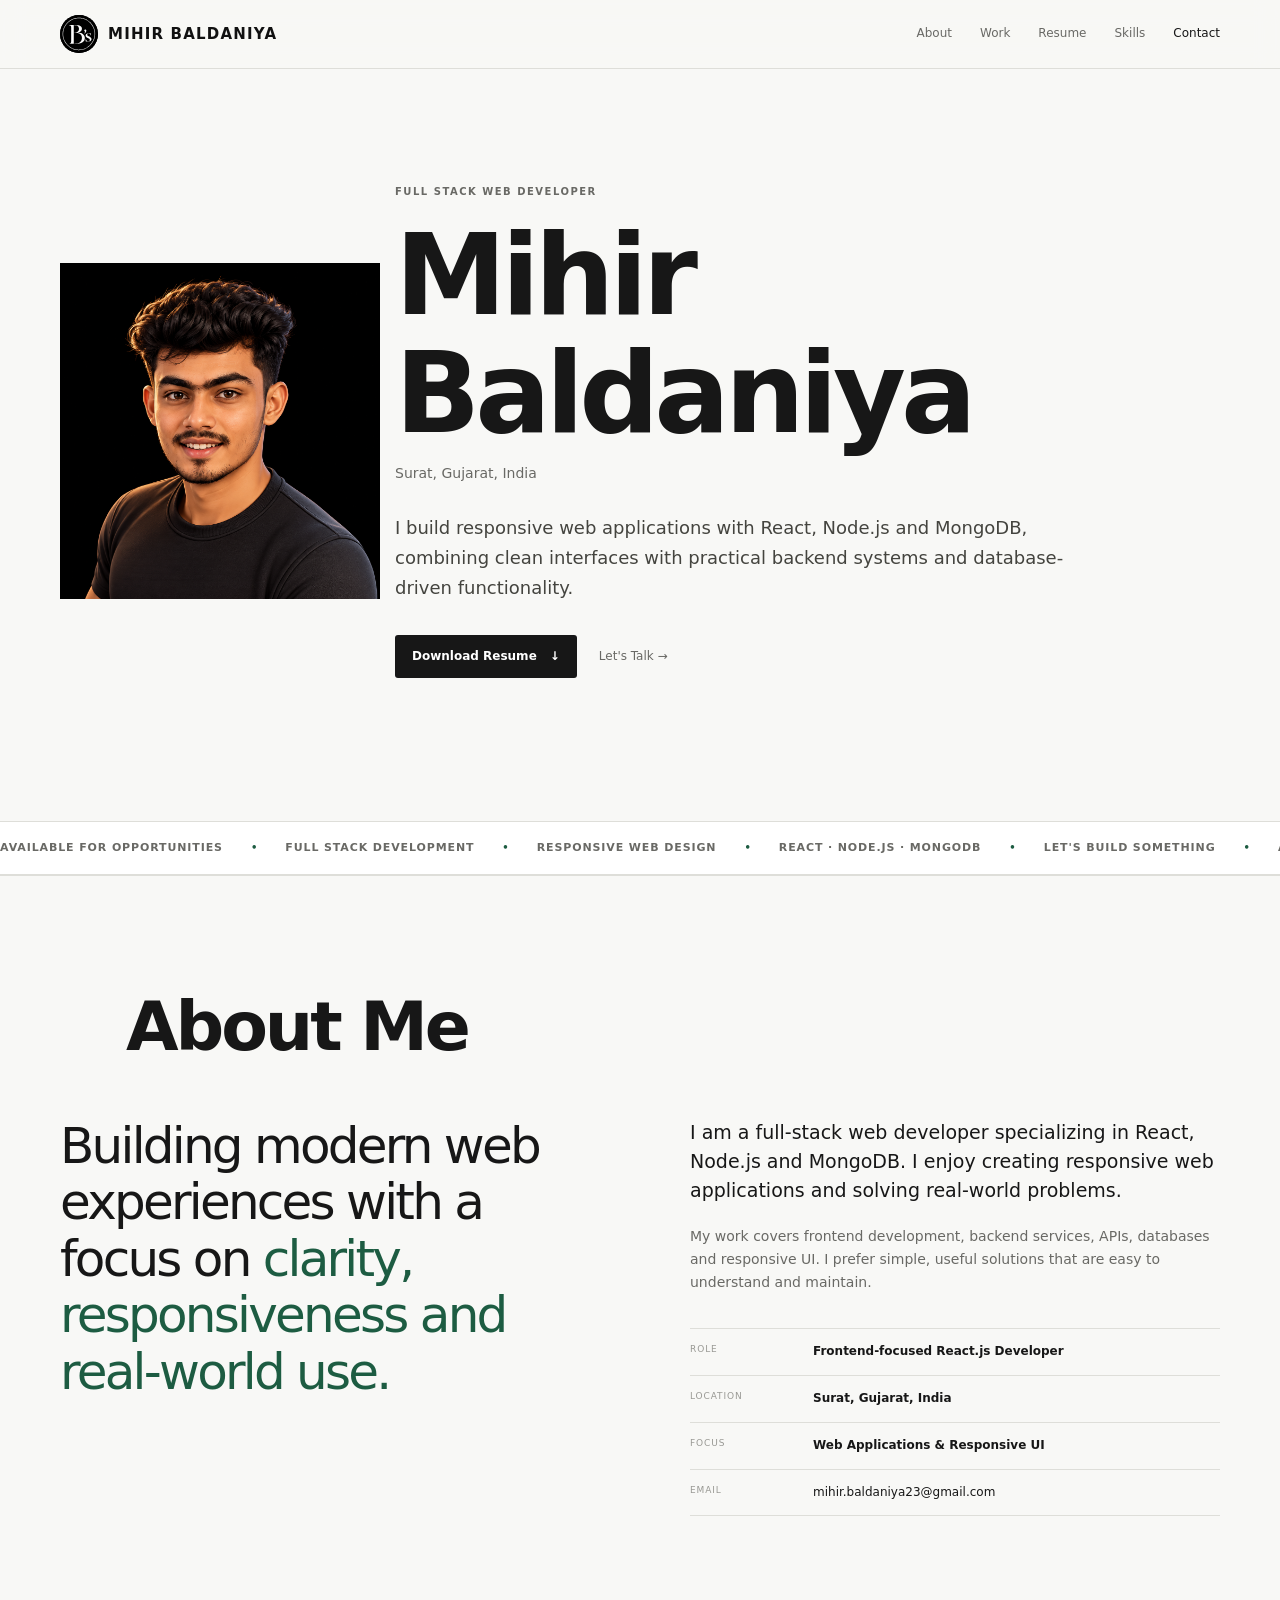
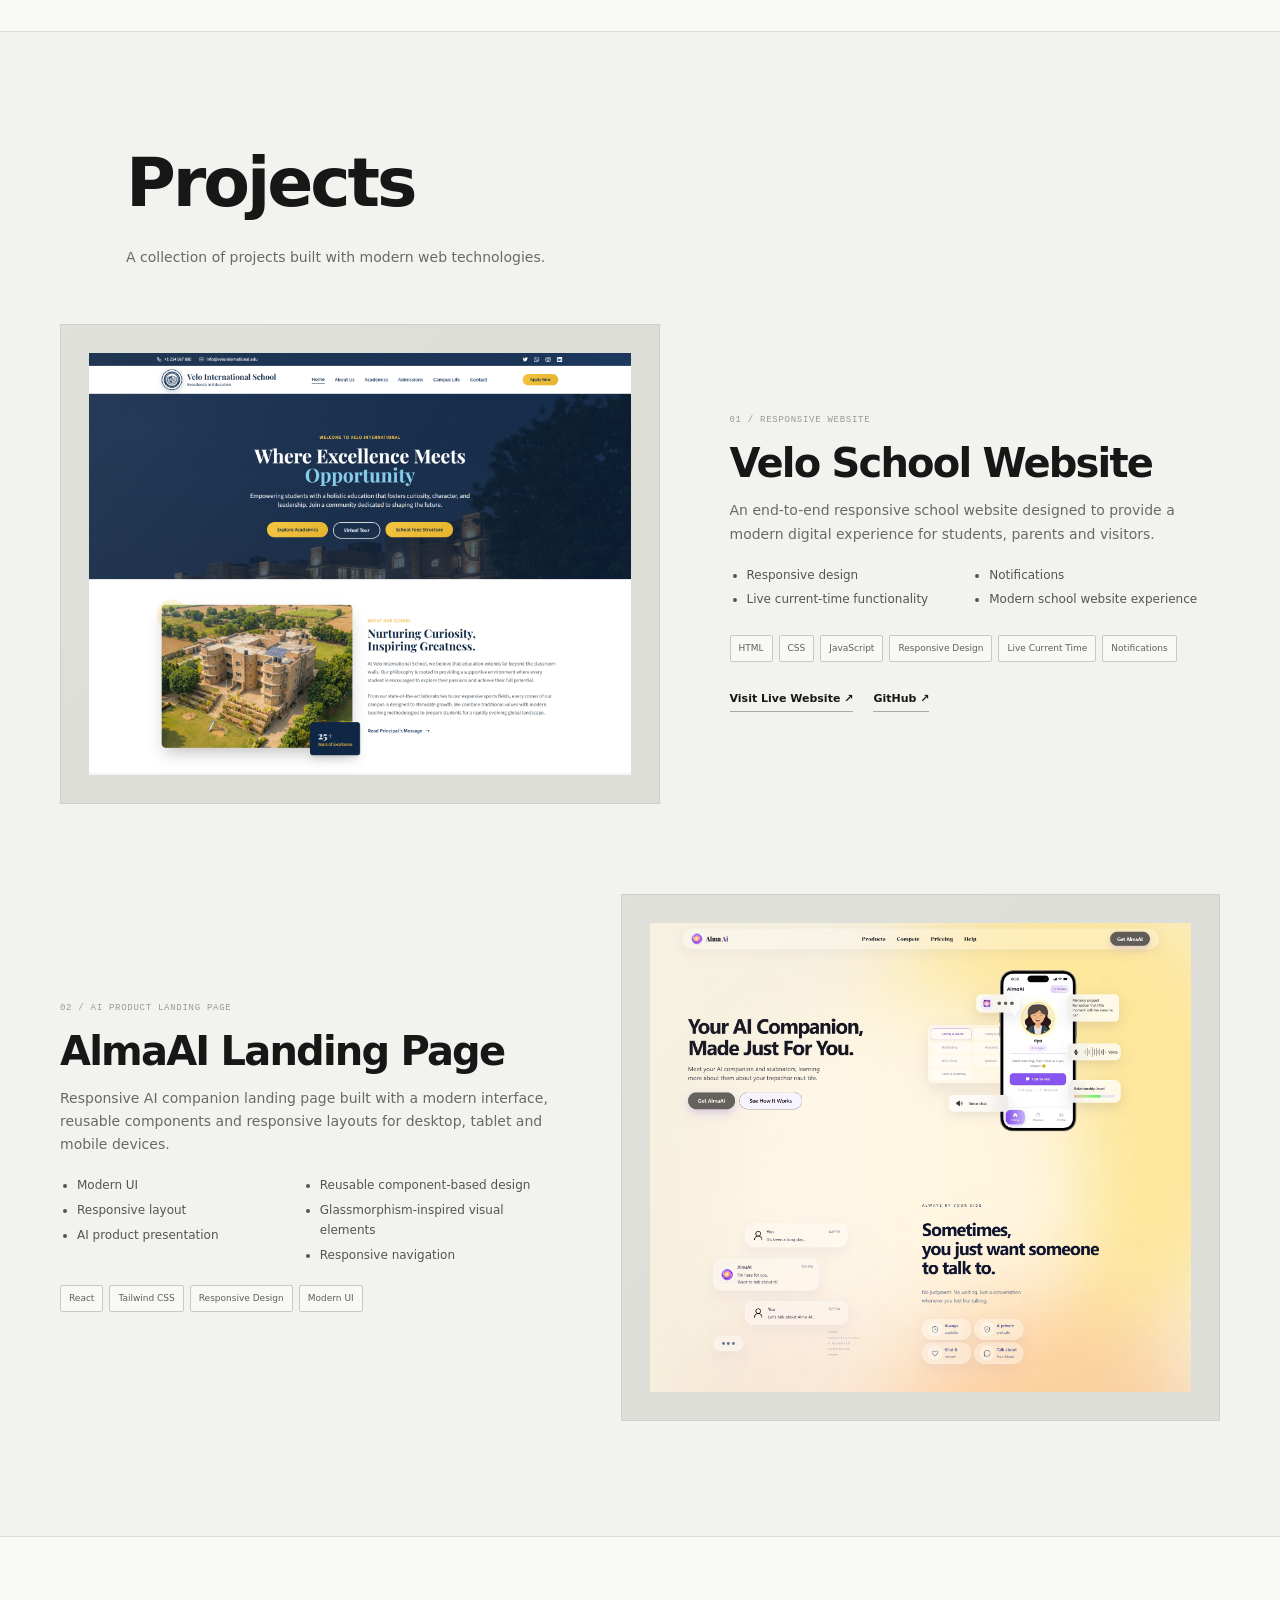
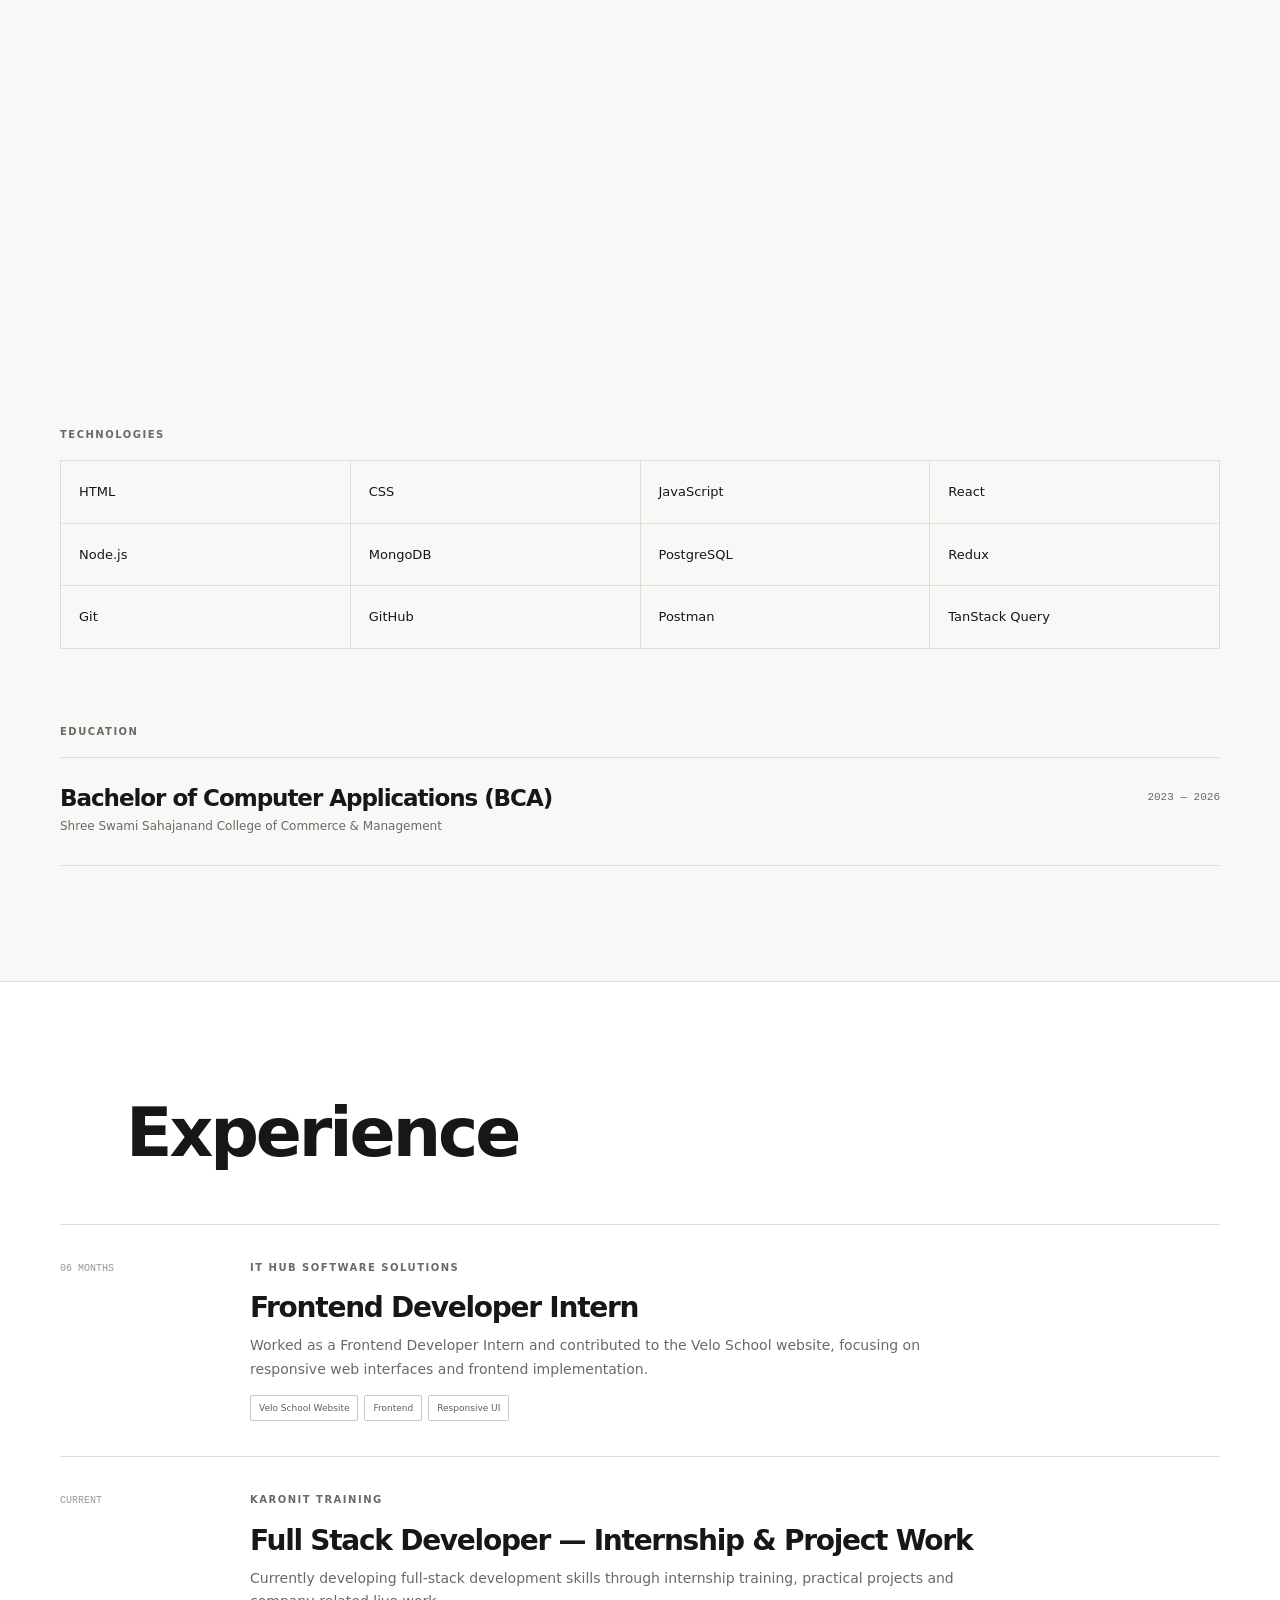
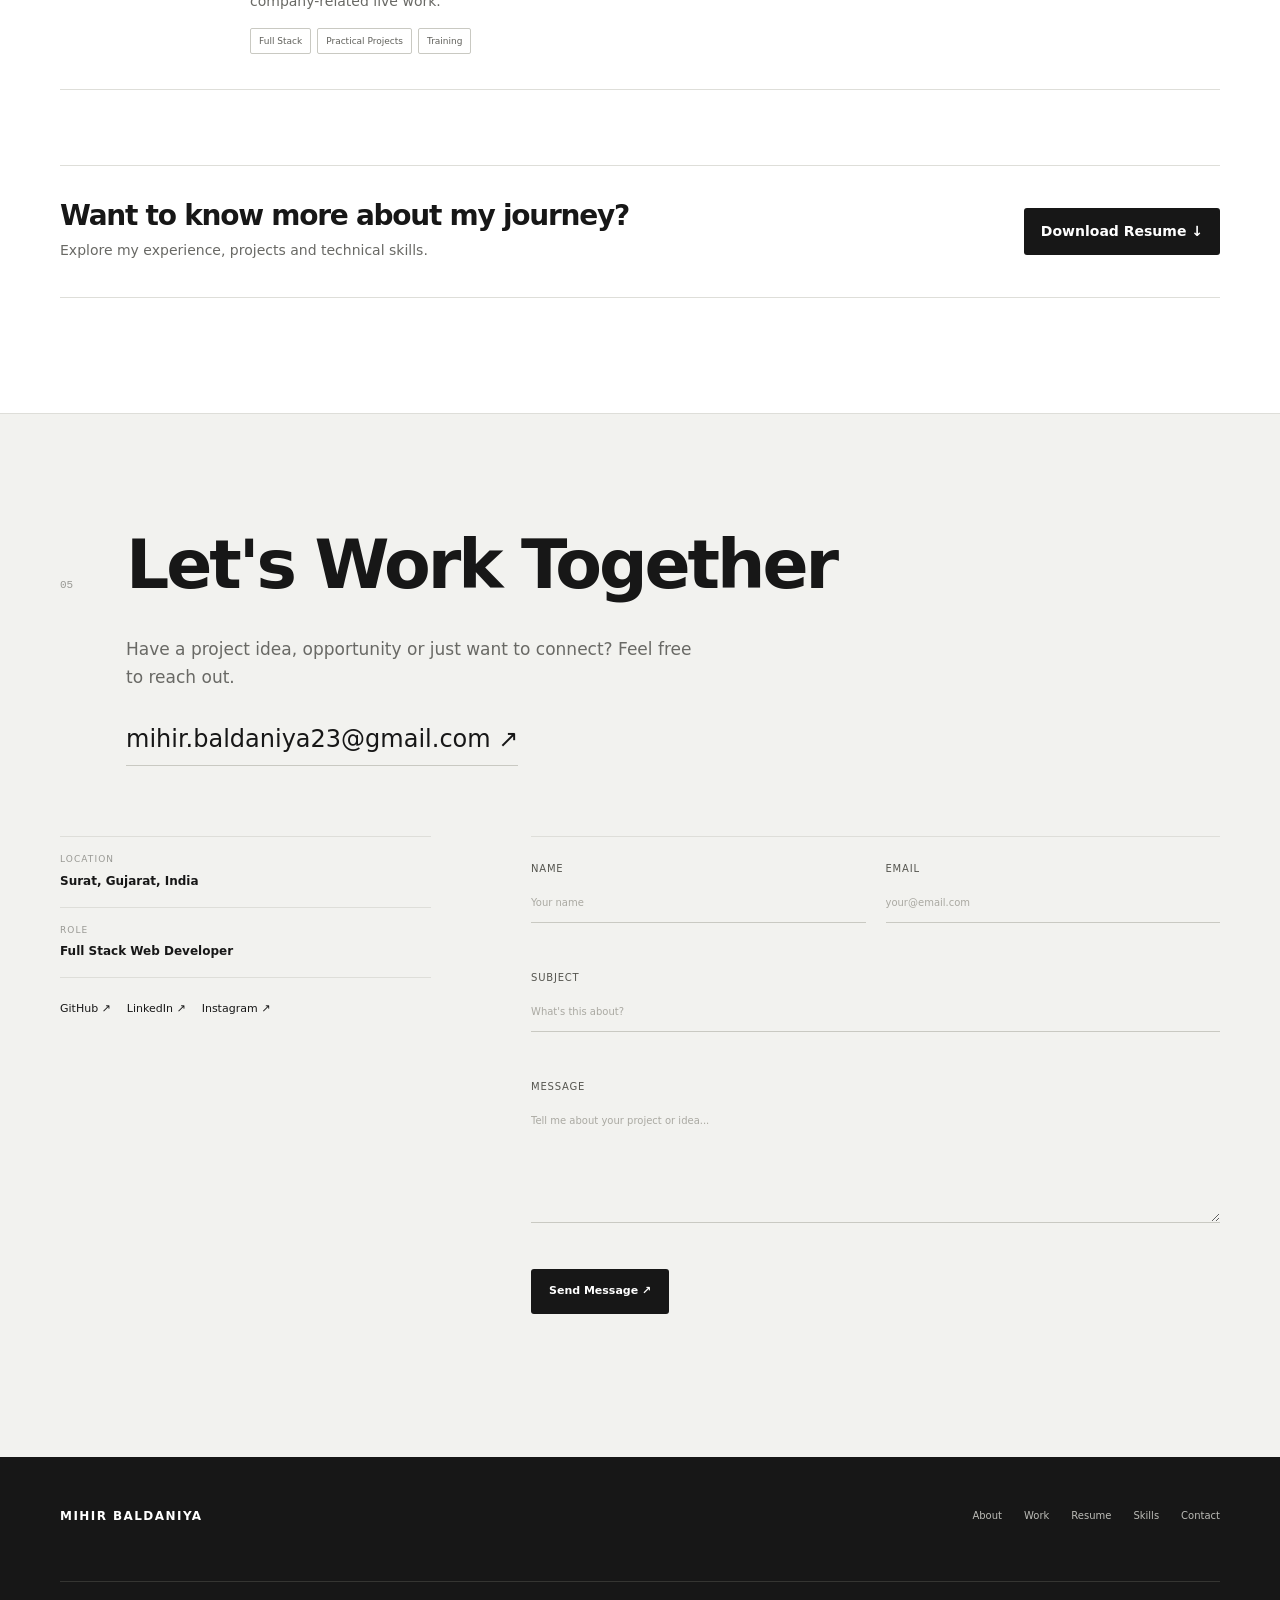
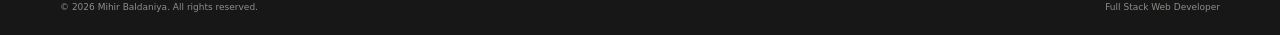
==== index.html @ 8f06be37 "Remove background music audio element remove the bg music from the index.html" ====
<!doctype html>
<html lang="en">
  <head>
    <meta charset="UTF-8" />

    <meta name="viewport" content="width=device-width, initial-scale=1.0" />

    <meta
      name="description"
      content="Portfolio of Mihir Baldaniya, a Full Stack Web Developer specializing in React, Node.js, MongoDB and modern responsive web applications."
    />

    <meta name="author" content="Mihir Baldaniya" />

    <meta name="theme-color" content="#f8f8f6" />

    <!-- Open Graph -->
    <meta
      property="og:title"
      content="Mihir Baldaniya | Full Stack Web Developer"
    />

    <meta
      property="og:description"
      content="Portfolio of Mihir Baldaniya, a Full Stack Web Developer specializing in React, Node.js, MongoDB and modern responsive web applications."
    />

    <meta property="og:type" content="website" />

    <!-- Browser Tab Logo / Favicon -->
    <link rel="icon" type="image/png" href="assets/images/Logo_B's.png" />

    <title>Mihir Baldaniya | Full Stack Web Developer</title>

    <link rel="stylesheet" href="css/style.css" />
  </head>
  <body>


    <!-- Page Loader -->
    <!-- <div id="page-loader">
      <div class="loader-panel loader-top"></div>
      <div class="loader-panel loader-bottom"></div>

      <div class="loader-content">
        <span>MIHIR</span>
        <span>BALDANIYA</span>
      </div>
    </div> -->

    <!-- Page Loader -->
    <div id="page-loader">
      <!-- Top half -->
      <div class="loader-panel loader-top"></div>

      <!-- Bottom half -->
      <div class="loader-panel loader-bottom"></div>

      <!-- Logo -->
      <div class="loader-logo">
        <img
          src="assets/images/Logo_B's.png"
          alt="Mihir Baldaniya"
          draggable="false"
          ondragstart="return false;"
          oncontextmenu="return false;"
        />
        <div class="loader-content">
          <span>MIHIR</span>
          <span>BALDANIYA</span>
        </div>
      </div>
    </div>
    <a class="skip-link" href="#main">Skip to content</a>

    <header class="site-header" id="top">
      <div class="container nav-wrap">
        <a class="brand" href="#top" aria-label="Mihir Baldaniya home">
          <img
            src="assets/images/Logo_Bs.svg"
            alt="Mihir Baldaniya logo"
            class="brand-logo"
            draggable="false"
            ondragstart="return false;"
            oncontextmenu="return false;"
          />

          <span>MIHIR BALDANIYA</span>
        </a>

        <button
          class="menu-toggle"
          type="button"
          aria-expanded="false"
          aria-controls="site-menu"
          aria-label="Open navigation"
        >
          <span></span>
          <span></span>
        </button>

        <nav class="site-nav" id="site-menu" aria-label="Primary navigation">
          <a href="#about">About</a>
          <a href="#work">Work</a>
          <a href="#resume">Resume</a>
          <a href="#skills">Skills</a>
          <a href="#contact">Contact</a>
        </nav>
      </div>
      
    </header>
    <main id="main">
      <section class="hero section">
        <div class="container">
          <div class="hero-layout">
            <div class="hero-photo">
              <div class="photo-box">
                <img
                  src="assets/images/profile.png"
                  alt="Mihir Baldaniya profile photo"
                  draggable="false"
                  ondragstart="return false;"
                  oncontextmenu="return false;"
                  onclick="return false;"
                  onerror="this.style.display = 'none'"
                />

                <span>MB</span>
              </div>
            </div>

            <div class="hero-content">
              <p class="eyebrow">FULL STACK WEB DEVELOPER</p>
              <h1>Mihir Baldaniya</h1>
              <p class="location">Surat, Gujarat, India</p>
              <p class="intro">
                I build responsive web applications with React, Node.js and
                MongoDB, combining clean interfaces with practical backend
                systems and database-driven functionality.
              </p>

              <div class="hero-links">
                <a class="primary-link" href="resume.pdf" download
                  >Download Resume <span>↓</span></a
                >
                <a href="#contact">Let's Talk <span>→</span></a>
              </div>
            </div>
          </div>
        </div>
      </section>

      <section class="ticker" aria-label="Developer services">
        <div class="ticker-track">
          <span>Available for Opportunities</span><b>•</b>
          <span>Full Stack Development</span><b>•</b>
          <span>Responsive Web Design</span><b>•</b>
          <span>React · Node.js · MongoDB</span><b>•</b>
          <span>Let's Build Something</span><b>•</b>
          <span>Available for Opportunities</span><b>•</b>
          <span>Full Stack Development</span><b>•</b>
          <span>Responsive Web Design</span><b>•</b>
          <span>React · Node.js · MongoDB</span><b>•</b>
          <span>Let's Build Something</span><b>•</b>
        </div>
      </section>

      <section class="section" id="about">
        <div class="container">
          <div class="section-title">
            <span></span>
            <h2>About Me</h2>
          </div>

          <div class="about-grid">
            <div>
              <p class="statement">
                Building modern web experiences with a focus on
                <em>clarity, responsiveness and real-world use.</em>
              </p>
            </div>
            <div class="copy-column">
              <p>
                I am a full-stack web developer specializing in React, Node.js
                and MongoDB. I enjoy creating responsive web applications and
                solving real-world problems.
              </p>
              <p>
                My work covers frontend development, backend services, APIs,
                databases and responsive UI. I prefer simple, useful solutions
                that are easy to understand and maintain.
              </p>

              <div class="quick-info">
                <div>
                  <span>Role</span
                  ><strong>Frontend-focused React.js Developer</strong>
                </div>
                <div>
                  <span>Location</span><strong>Surat, Gujarat, India</strong>
                </div>
                <div>
                  <span>Focus</span
                  ><strong>Web Applications &amp; Responsive UI</strong>
                </div>
                <div>
                  <span>Email</span
                  ><a href="mailto:mihir.baldaniya23@gmail.com"
                    >mihir.baldaniya23@gmail.com</a
                  >
                </div>
              </div>
            </div>
          </div>
        </div>
      </section>

      <section class="section work-section" id="work">
        <div class="container">
          <div class="section-title">
            <span></span>
            <h2>Projects</h2>
          </div>
          <p class="section-subtitle">
            A collection of projects built with modern web technologies.
          </p>

          <div class="project-list">
            <article class="project">
              <!-- RIGHT SIDE: REAL PROJECT IMAGE -->
              <div class="project-image school-project">
                <img
                  src="assets/images/velo-school.png"
                  alt="Velo School Website Preview"
                  draggable="false"
                  oncontextmenu="return false;"
                />
              </div>

              <!-- LEFT SIDE: PROJECT CONTENT -->
              <div class="project-content">
                <div class="project-label">01 / RESPONSIVE WEBSITE</div>

                <h3>Velo School Website</h3>

                <p>
                  An end-to-end responsive school website designed to provide a
                  modern digital experience for students, parents and visitors.
                </p>

                <ul>
                  <li>Responsive design</li>
                  <li>Live current-time functionality</li>
                  <li>Notifications</li>
                  <li>Modern school website experience</li>
                </ul>

                <div class="tags">
                  <span>HTML</span>
                  <span>CSS</span>
                  <span>JavaScript</span>
                  <span>Responsive Design</span>
                  <span>Live Current Time</span>
                  <span>Notifications</span>
                </div>

                <div class="project-actions">
                  <a
                    href="https://veloschool.vercel.app/"
                    target="_blank"
                    rel="noopener noreferrer"
                  >
                    Visit Live Website ↗
                  </a>

                  <a
                    href="https://github.com/mihircodex/VeloSchool"
                    target="_blank"
                    rel="noopener noreferrer"
                  >
                    GitHub ↗
                  </a>
                </div>
              </div>
            </article>

            <article class="project">
              <!-- ALMAAI PROJECT IMAGE -->
              <div class="project-image alma-project">
                <img
                  src="assets/images/alma-ai.png"
                  alt="AlmaAI Landing Page Preview"
                  draggable="false"
                  oncontextmenu="return false;"
                />
              </div>

              <!-- PROJECT CONTENT -->
              <div class="project-content">
                <div class="project-label">02 / AI PRODUCT LANDING PAGE</div>

                <h3>AlmaAI Landing Page</h3>

                <p>
                  Responsive AI companion landing page built with a modern
                  interface, reusable components and responsive layouts for
                  desktop, tablet and mobile devices.
                </p>

                <ul>
                  <li>Modern UI</li>
                  <li>Responsive layout</li>
                  <li>AI product presentation</li>
                  <li>Reusable component-based design</li>
                  <li>Glassmorphism-inspired visual elements</li>
                  <li>Responsive navigation</li>
                </ul>

                <div class="tags">
                  <span>React</span>
                  <span>Tailwind CSS</span>
                  <span>Responsive Design</span>
                  <span>Modern UI</span>
                </div>
              </div>
            </article>
          </div>
        </div>
      </section>

      <section class="section" id="skills">
        <div class="container">
          <div class="section-title">
            <span></span>
            <h2>Skills &amp; Education</h2>
          </div>

          <div class="skill-columns">
            <div class="skill-block">
              <p class="eyebrow">WEB DEVELOPMENT</p>
              <h3>Frontend &amp; UI</h3>
              <p>
                HTML, CSS, JavaScript, React, Bootstrap, Tailwind CSS and
                jQuery. Focused on responsive interfaces and practical user
                experiences.
              </p>
            </div>
            <div class="skill-block">
              <p class="eyebrow">SYSTEMS &amp; APIS</p>
              <h3>Backend &amp; Databases</h3>
              <p>
                Node.js, MongoDB and PostgreSQL, with REST API development and
                database-driven web applications.
              </p>
            </div>
            <div class="skill-block">
              <p class="eyebrow">DEVELOPMENT TOOLS</p>
              <h3>Tools &amp; Workflow</h3>
              <p>
                Git, GitHub, Redux, TanStack Query and Postman for development,
                API testing and application state/data management.
              </p>
            </div>
          </div>

          <div class="tech-section">
            <p class="eyebrow">TECHNOLOGIES</p>
            <div class="tech-row">
              <span>HTML</span><span>CSS</span><span>JavaScript</span
              ><span>React</span><span>Node.js</span><span>MongoDB</span>
              <span>PostgreSQL</span><span>Redux</span><span>Git</span
              ><span>GitHub</span><span>Postman</span
              ><span>TanStack Query</span>
            </div>
          </div>

          <div class="education">
            <p class="eyebrow">EDUCATION</p>
            <div class="education-row">
              <div>
                <h3>Bachelor of Computer Applications (BCA)</h3>
                <p>
                  Shree Swami Sahajanand College of Commerce &amp; Management
                </p>
              </div>
              <strong>2023 — 2026</strong>
            </div>
          </div>
        </div>
      </section>

      <section class="section resume-section" id="resume">
        <div class="container">
          <div class="section-title">
            <span></span>
            <h2>Experience</h2>
          </div>

          <div class="resume-list">
            <article class="resume-item">
              <div class="resume-date">06 MONTHS</div>
              <div>
                <p class="eyebrow">IT HUB SOFTWARE SOLUTIONS</p>
                <h3>Frontend Developer Intern</h3>
                <p>
                  Worked as a Frontend Developer Intern and contributed to the
                  Velo School website, focusing on responsive web interfaces and
                  frontend implementation.
                </p>
                <div class="tags">
                  <span>Velo School Website</span><span>Frontend</span
                  ><span>Responsive UI</span>
                </div>
              </div>
            </article>

            <article class="resume-item">
              <div class="resume-date">CURRENT</div>
              <div>
                <p class="eyebrow">KARONIT TRAINING</p>
                <h3>Full Stack Developer — Internship &amp; Project Work</h3>
                <p>
                  Currently developing full-stack development skills through
                  internship training, practical projects and company-related
                  live work.
                </p>
                <div class="tags">
                  <span>Full Stack</span><span>Practical Projects</span
                  ><span>Training</span>
                </div>
              </div>
            </article>
          </div>

          <div class="resume-download">
            <div>
              <h3>Want to know more about my journey?</h3>
              <p>Explore my experience, projects and technical skills.</p>
            </div>
            <a href="resume.pdf" download class="primary-link"
              >Download Resume ↓</a
            >
          </div>
        </div>
      </section>

      <section class="section contact-section" id="contact">
        <div class="container">
          <div class="section-title">
            <span>05</span>
            <h2>Let's Work Together</h2>
          </div>
          <div class="contact-intro">
            <p>
              Have a project idea, opportunity or just want to connect? Feel
              free to reach out.
            </p>
            <a class="email-link" href="mailto:mihir.baldaniya23@gmail.com"
              >mihir.baldaniya23@gmail.com ↗</a
            >
          </div>

          <div class="contact-layout">
            <div class="contact-meta">
              <div>
                <span>LOCATION</span><strong>Surat, Gujarat, India</strong>
              </div>
              <div>
                <span>ROLE</span><strong>Full Stack Web Developer</strong>
              </div>
              <div class="socials">
                <a
                  href="https://github.com/mihircodex"
                  target="_blank"
                  rel="noopener noreferrer"
                  aria-label="GitHub"
                  >GitHub ↗</a
                >
                <a
                  href="https://linkedin.com/in/mihirbaldaniyaofficial"
                  target="_blank"
                  rel="noopener noreferrer"
                  aria-label="LinkedIn"
                  >LinkedIn ↗</a
                >
                <a
                  href="https://www.instagram.com/mihir_baldaniya/"
                  target="_blank"
                  rel="noopener noreferrer"
                  aria-label="Instagram"
                  >Instagram ↗</a
                >
              </div>
            </div>



            <!-- FORM  -->
          <form id="contact-form" novalidate>

  <input
    type="hidden"
    name="access_key"
    value="ed647462-3d28-49dc-b84d-a028d55f69c2"
  />

  <input
    type="hidden"
    name="from_name"
    value="Mihir Baldaniya Portfolio"
  />

  <div class="form-grid">

    <label>
      Name

      <input
        id="name"
        name="name"
        type="text"
        autocomplete="name"
        placeholder="Your name"
      />

      <small id="name-error"></small>
    </label>


    <label>
      Email

      <input
        id="email"
        name="email"
        type="email"
        autocomplete="email"
        placeholder="your@email.com"
      />

      <small id="email-error"></small>
    </label>

  </div>


  <label>
    Subject

    <input
      id="subject"
      name="subject"
      type="text"
      placeholder="What's this about?"
    />

    <small id="subject-error"></small>
  </label>


  <label>
    Message

    <textarea
      id="message"
      name="message"
      rows="6"
      placeholder="Tell me about your project or idea..."
    ></textarea>

    <small id="message-error"></small>
  </label>


  <button
    type="submit"
    id="submit-button"
  >
    Send Message ↗
  </button>


  <p
    class="success"
    id="form-success"
    role="status"
    aria-live="polite"
  ></p>

</form>
            <!-- FROM -->
          </div>
        </div>
      </section>
    </main>

    <footer>
      <div class="container footer-main">
        <a class="brand" href="#top">MIHIR BALDANIYA</a>
        <nav aria-label="Footer navigation">
          <a href="#about">About</a><a href="#work">Work</a
          ><a href="#resume">Resume</a><a href="#skills">Skills</a
          ><a href="#contact">Contact</a>
        </nav>
      </div>
      <div class="container footer-bottom">
        <span
          >© <span id="year"></span> Mihir Baldaniya. All rights reserved.</span
        >
        <span>Full Stack Web Developer</span>
      </div>
    </footer>

    <script src="js/script.js"></script>
  </body>
</html>
---- css/style.css ----
:root {
  --bg: #f8f8f6;
  --surface: #ffffff;
  --surface-soft: #f1f1ee;
  --text: #171717;
  --muted: #696965;
  --faint: #999994;
  --line: #deded9;
  --line-dark: #c9c9c2;
  --accent: #1d5c42;
  --accent-soft: #e4efe9;
  --danger: #b43c3c;
  --container: 1160px;
}

* {
  box-sizing: border-box;
}
html {
  scroll-behavior: smooth;
}
body {
  margin: 0;
  background: var(--bg);
  color: var(--text);
  font-family:
    Inter,
    ui-sans-serif,
    system-ui,
    -apple-system,
    BlinkMacSystemFont,
    "Segoe UI",
    sans-serif;
  font-size: 14px;
  line-height: 1.65;
  overflow-x: hidden;
}
.project-image {
  width: 100%;
  height: 100%;
  min-height: 420px;
  overflow: hidden;
  border: 1px solid var(--line);
  background: #eeeeeb;
  position: relative;

  transition:
    transform 0.5s cubic-bezier(0.22, 0.61, 0.36, 1),
    box-shadow 0.5s cubic-bezier(0.22, 0.61, 0.36, 1);
}

.project-image img {
  width: 100%;
  height: 100%;
  display: block;

  object-fit: cover;
  object-position: center;

  transition:
    transform 0.7s cubic-bezier(0.22, 0.61, 0.36, 1),
    filter 0.5s ease;
}

/* Project hover animation */
.project:hover .project-image {
  transform: translateY(-7px);
  box-shadow: 18px 18px 0 var(--soft-2);
}

.project:hover .project-image img {
  transform: scale(1.035);
}

/* Optional subtle overlay */
.project-image::after {
  content: "";
  position: absolute;
  inset: 0;

  background: linear-gradient(
    135deg,
    rgba(255, 255, 255, 0.08),
    transparent 45%
  );

  pointer-events: none;
}

/* Mobile */
@media (max-width: 700px) {
  .project-image {
    min-height: 300px;
  }

  .project-image img {
    object-fit: cover;
  }

  .project:hover .project-image {
    transform: translateY(-4px);
    box-shadow: 8px 8px 0 var(--soft-2);
  }
}

.project-image {
  width: 100%;
  min-height: 420px;
  overflow: hidden;
  position: relative;

  border: 1px solid var(--line);
  background: #eeeeeb;

  user-select: none;
  -webkit-user-select: none;

  transition:
    transform 0.5s cubic-bezier(0.22, 0.61, 0.36, 1),
    box-shadow 0.5s cubic-bezier(0.22, 0.61, 0.36, 1);
}

.project-image img {
  width: 100%;
  height: 100%;
  display: block;

  object-fit: cover;
  object-position: center;

  user-select: none;
  -webkit-user-select: none;
  -webkit-user-drag: none;

  /* Prevent clicking/opening */
  pointer-events: none;

  transition: transform 0.7s cubic-bezier(0.22, 0.61, 0.36, 1);
}

.project:hover .project-image {
  transform: translateY(-7px);
  box-shadow: 18px 18px 0 var(--soft-2);
}

.project:hover .project-image img {
  transform: scale(1.035);
}

@media (max-width: 700px) {
  .project-image {
    min-height: 300px;
  }

  .project:hover .project-image {
    transform: translateY(-4px);
    box-shadow: 8px 8px 0 var(--soft-2);
  }

  .project:hover .project-image img {
    transform: scale(1.02);
  }
}

body {
  user-select: none;
  -webkit-user-select: none;
}

input,
textarea {
  user-select: text;
  -webkit-user-select: text;
}
::selection {
  background: #d0e5db;
  color: #10251c;
}
a {
  color: inherit;
  text-decoration: none;
}
button,
input,
textarea {
  font: inherit;
}
img {
  display: block;
  max-width: 100%;
}
h1,
h2,
h3,
p {
  margin-top: 0;
}
h1,
h2,
h3 {
  line-height: 1.05;
  letter-spacing: -0.045em;
}
.container {
  width: min(var(--container), calc(100% - 48px));
  margin-inline: auto;
}
.section {
  padding: 115px 0;
  border-top: 1px solid var(--line);
}
.skip-link {
  position: fixed;
  top: -100px;
  left: 16px;
  z-index: 100;
  padding: 10px 14px;
  background: var(--text);
  color: white;
}
.skip-link:focus {
  top: 16px;
}

.site-header {
  position: sticky;
  top: 0;
  z-index: 50;
  background: rgba(248, 248, 246, 0.9);
  border-bottom: 1px solid var(--line);
  backdrop-filter: blur(12px);
}
.nav-wrap {
  min-height: 68px;
  display: flex;
  justify-content: space-between;
  align-items: center;
}
.brand {
  font-size: 12px;
  font-weight: 800;
  letter-spacing: 0.12em;
}
.site-nav {
  display: flex;
  gap: 28px;
  align-items: center;
  color: var(--muted);
  font-size: 12px;
}
.site-nav a:hover,
.site-nav a.active {
  color: var(--text);
}
.menu-toggle {
  display: none;
  background: none;
  border: 0;
  padding: 8px;
}
.menu-toggle span {
  display: block;
  width: 24px;
  height: 1px;
  background: var(--text);
}
.menu-toggle span + span {
  margin-top: 7px;
}

.hero {
  padding: 82px 0 110px;
  border-top: 0;
}
.hero-layout {
  display: grid;
  grid-template-columns: 260px 1fr;
  gap: 75px;
  align-items: center;
  min-height: 560px;
}
.hero-photo {
  align-self: center;
}
.photo-box {
  width: 320px;
  aspect-ratio: 0.95;
  background: #e7e7e2;
  display: grid;
  place-items: center;
  position: relative;
  overflow: hidden;
}
.photo-box span {
  color: #c4c4bd;
  font-size: 74px;
  font-weight: 800;
  letter-spacing: -0.08em;
}
.hero-content {
  max-width: 760px;
}
.eyebrow {
  color: var(--muted);
  font-size: 10px;
  font-weight: 750;
  letter-spacing: 0.15em;
  text-transform: uppercase;
  margin-bottom: 17px;
}
.hero-content h1 {
  font-size: clamp(62px, 9vw, 112px);
  margin-bottom: 10px;
}
.location {
  color: var(--muted);
  margin-bottom: 28px;
}
.intro {
  max-width: 680px;
  color: #44443f;
  font-size: 18px;
  line-height: 1.65;
}
.hero-links {
  display: flex;
  gap: 22px;
  align-items: center;
  margin-top: 32px;
  font-size: 12px;
}
.hero-links a:not(.primary-link) {
  color: var(--muted);
}
.hero-links a:hover {
  color: var(--accent);
}
.primary-link {
  display: inline-flex;
  align-items: center;
  gap: 13px;
  background: var(--text);
  color: white !important;
  padding: 12px 17px;
  border-radius: 3px;
  font-weight: 700;
  transition:
    transform 0.2s ease,
    background 0.2s ease;
}
.primary-link:hover {
  transform: translateY(-2px);
  background: var(--accent);
}

.ticker {
  overflow: hidden;
  border-block: 1px solid var(--line);
  background: var(--surface);
}
.ticker-track {
  display: flex;
  width: max-content;
  align-items: center;
  gap: 28px;
  padding: 17px 0;
  animation: move 34s linear infinite;
}
.ticker-track span {
  color: var(--muted);
  font-size: 11px;
  font-weight: 650;
  letter-spacing: 0.08em;
  text-transform: uppercase;
}
.ticker-track b {
  color: var(--accent);
  font-size: 10px;
}
@keyframes move {
  to {
    transform: translateX(-50%);
  }
}

.section-title {
  display: grid;
  grid-template-columns: 48px 1fr;
  align-items: baseline;
  gap: 18px;
  margin-bottom: 55px;
}
.section-title > span {
  color: var(--faint);
  font:
    11px ui-monospace,
    SFMono-Regular,
    Menlo,
    monospace;
}
.section-title h2 {
  font-size: clamp(42px, 5.4vw, 68px);
  margin: 0;
}
.section-subtitle {
  color: var(--muted);
  margin: -28px 0 55px 66px;
  max-width: 500px;
}

.about-grid {
  display: grid;
  grid-template-columns: 1fr 1fr;
  gap: 100px;
}
.statement {
  font-size: clamp(32px, 4vw, 50px);
  line-height: 1.13;
  letter-spacing: -0.055em;
  max-width: 510px;
}
.statement em {
  color: var(--accent);
  font-style: normal;
}
.copy-column {
  max-width: 600px;
}
.copy-column > p:first-child {
  font-size: 19px;
  line-height: 1.55;
}
.copy-column > p:nth-child(2) {
  color: var(--muted);
}
.quick-info {
  border-top: 1px solid var(--line);
  margin-top: 34px;
}
.quick-info > div {
  display: grid;
  grid-template-columns: 105px 1fr;
  gap: 18px;
  padding: 13px 0;
  border-bottom: 1px solid var(--line);
  font-size: 12px;
}
.quick-info span {
  color: var(--faint);
  text-transform: uppercase;
  font-size: 9px;
  letter-spacing: 0.1em;
}
.quick-info a:hover {
  color: var(--accent);
}

.work-section {
  background: #f2f2ef;
}
.project-list {
  display: grid;
  gap: 90px;
}
.project {
  display: grid;
  grid-template-columns: 1.1fr 0.9fr;
  gap: 70px;
  align-items: center;
}
.project:nth-child(even) {
  grid-template-columns: 0.9fr 1.1fr;
}
.project:nth-child(even) .project-image {
  order: 2;
}
.project-image {
  min-height: 480px;
  padding: 28px;
  background: #deded8;
  border: 1px solid #d1d1ca;
}
.mock-browser {
  height: 100%;
  min-height: 420px;
  background: white;
  border: 1px solid #c9c9c2;
  box-shadow: 0 18px 40px rgba(20, 20, 20, 0.08);
  overflow: hidden;
}
.browser-bar {
  height: 32px;
  display: flex;
  align-items: center;
  gap: 5px;
  padding: 0 11px;
  border-bottom: 1px solid #e2e2dc;
}
.browser-bar i {
  width: 6px;
  height: 6px;
  border-radius: 50%;
  background: #c9c9c4;
}
.browser-bar small {
  margin-left: 9px;
  color: #9a9a94;
  font-size: 8px;
}
.school-screen {
  color: #171b18;
  min-height: 388px;
  background: #f7f8f4;
}
.school-screen nav,
.alma-screen nav {
  height: 48px;
  padding: 0 18px;
  display: flex;
  align-items: center;
  justify-content: space-between;
  font-size: 8px;
  border-bottom: 1px solid #deded8;
}
.school-screen nav {
  letter-spacing: 0.08em;
}
.school-hero {
  height: 235px;
  padding: 60px 28px;
  background: #e8eee8;
}
.school-hero small,
.alma-hero small {
  display: block;
  font-size: 7px;
  letter-spacing: 0.14em;
  color: #70776f;
}
.school-hero strong {
  display: block;
  font-size: 48px;
  line-height: 0.88;
  letter-spacing: -0.08em;
  margin-top: 12px;
}
.school-blocks {
  display: grid;
  grid-template-columns: repeat(3, 1fr);
  gap: 10px;
  padding: 14px;
}
.school-blocks i {
  height: 86px;
  background: #e0e4df;
  border-radius: 4px;
}
.alma-screen {
  min-height: 388px;
  background: #f3f0f8;
  position: relative;
  overflow: hidden;
}
.alma-screen nav strong {
  font-size: 13px;
}
.alma-screen nav strong span {
  color: #8b78bd;
}
.alma-hero {
  padding: 62px 28px;
  position: relative;
  z-index: 2;
}
.alma-hero strong {
  display: block;
  font-size: 47px;
  line-height: 0.88;
  letter-spacing: -0.08em;
  margin-top: 12px;
}
.alma-hero button {
  margin-top: 22px;
  border: 1px solid #c6bbd8;
  background: transparent;
  padding: 8px 12px;
  border-radius: 999px;
  font-size: 8px;
}
.phone-card {
  position: absolute;
  width: 115px;
  height: 220px;
  right: 12%;
  bottom: -35px;
  background: white;
  border: 6px solid #d7d1e0;
  border-radius: 19px;
  padding: 12px 8px;
  transform: rotate(8deg);
  box-shadow: 0 18px 35px rgba(50, 40, 70, 0.13);
}
.phone-card div {
  height: 38px;
  background: #eeeaf4;
  border-radius: 7px;
  margin-bottom: 7px;
}
.project-label {
  color: var(--faint);
  font:
    9px ui-monospace,
    monospace;
  letter-spacing: 0.08em;
  margin-bottom: 17px;
}
.project-content h3 {
  font-size: 40px;
  margin-bottom: 15px;
}
.project-content > p {
  color: var(--muted);
  max-width: 510px;
}
.project-content ul {
  margin: 20px 0;
  padding-left: 17px;
  color: #555550;
  font-size: 12px;
  columns: 2;
}
.project-content li {
  margin-bottom: 5px;
  break-inside: avoid;
}
.tags {
  display: flex;
  flex-wrap: wrap;
  gap: 6px;
}
.tags span {
  border: 1px solid var(--line-dark);
  background: rgba(255, 255, 255, 0.42);
  padding: 5px 8px;
  border-radius: 2px;
  color: #60605b;
  font-size: 9px;
}
.project-actions {
  display: flex;
  gap: 20px;
  margin-top: 28px;
  font-size: 11px;
  font-weight: 700;
}
.project-actions a {
  border-bottom: 1px solid #aaa9a2;
  padding-bottom: 3px;
}
.project-actions a:hover {
  color: var(--accent);
  border-color: var(--accent);
}

.skill-columns {
  display: grid;
  grid-template-columns: repeat(3, 1fr);
  gap: 55px;
}
.skill-block {
  border-top: 1px solid var(--line);
  padding-top: 21px;
}
.skill-block h3 {
  font-size: 27px;
  margin-bottom: 12px;
}
.skill-block > p:last-child {
  color: var(--muted);
  font-size: 13px;
}
.tech-section {
  margin-top: 75px;
}
.tech-row {
  display: grid;
  grid-template-columns: repeat(4, 1fr);
  border-top: 1px solid var(--line);
  border-left: 1px solid var(--line);
}
.tech-row span {
  padding: 20px 18px;
  border-right: 1px solid var(--line);
  border-bottom: 1px solid var(--line);
  font-size: 13px;
}
.tech-row span:hover {
  color: var(--accent);
  background: var(--accent-soft);
}
.education {
  margin-top: 75px;
}
.education-row {
  display: flex;
  justify-content: space-between;
  gap: 30px;
  border-top: 1px solid var(--line);
  border-bottom: 1px solid var(--line);
  padding: 28px 0;
}
.education-row h3 {
  font-size: 23px;
  margin-bottom: 7px;
}
.education-row p {
  color: var(--muted);
  margin: 0;
  font-size: 12px;
}
.education-row > strong {
  color: var(--muted);
  font:
    11px ui-monospace,
    monospace;
  white-space: nowrap;
  padding-top: 5px;
}

.resume-section {
  background: var(--surface);
}
.resume-list {
  border-top: 1px solid var(--line);
}
.resume-item {
  display: grid;
  grid-template-columns: 145px 1fr;
  gap: 45px;
  padding: 35px 0;
  border-bottom: 1px solid var(--line);
}
.resume-date {
  color: var(--faint);
  font:
    10px ui-monospace,
    monospace;
  padding-top: 3px;
}
.resume-item h3 {
  font-size: 28px;
  margin-bottom: 12px;
}
.resume-item > div:last-child > p:not(.eyebrow) {
  color: var(--muted);
  max-width: 750px;
}
.resume-download {
  margin-top: 75px;
  padding: 35px 0;
  border-top: 1px solid var(--line);
  border-bottom: 1px solid var(--line);
  display: flex;
  justify-content: space-between;
  align-items: center;
  gap: 35px;
}
.resume-download h3 {
  font-size: 28px;
  margin-bottom: 8px;
}
.resume-download p {
  color: var(--muted);
  margin: 0;
}

.contact-section {
  background: #f2f2ef;
}
.contact-intro {
  max-width: 780px;
  margin: -20px 0 70px 66px;
}
.contact-intro > p {
  color: var(--muted);
  font-size: 17px;
  max-width: 580px;
}
.email-link {
  display: inline-block;
  font-size: 24px;
  margin-top: 12px;
  border-bottom: 1px solid var(--line-dark);
  padding-bottom: 5px;
}
.email-link:hover {
  color: var(--accent);
  border-color: var(--accent);
}
.contact-layout {
  display: grid;
  grid-template-columns: 0.7fr 1.3fr;
  gap: 100px;
}
.contact-meta {
  border-top: 1px solid var(--line);
}
.contact-meta > div:not(.socials) {
  padding: 15px 0;
  border-bottom: 1px solid var(--line);
  display: grid;
  gap: 5px;
}
.contact-meta span {
  color: var(--faint);
  font-size: 9px;
  letter-spacing: 0.12em;
}
.contact-meta strong {
  font-size: 12px;
}
.socials {
  display: flex;
  flex-wrap: wrap;
  gap: 16px;
  padding-top: 22px;
}
.socials a {
  font-size: 11px;
}
.socials a:hover {
  color: var(--accent);
}
form {
  border-top: 1px solid var(--line);
}
.form-grid {
  display: grid;
  grid-template-columns: 1fr 1fr;
  gap: 20px;
}
form label {
  display: grid;
  gap: 8px;
  color: #55554f;
  font-size: 10px;
  letter-spacing: 0.08em;
  text-transform: uppercase;
  padding-top: 24px;
}
input,
textarea {
  width: 100%;
  border: 0;
  border-bottom: 1px solid var(--line-dark);
  background: transparent;
  padding: 10px 0;
  outline: 0;
  color: var(--text);
  resize: vertical;
}
input::placeholder,
textarea::placeholder {
  color: #aaa9a2;
  text-transform: none;
  letter-spacing: 0;
}
input:focus,
textarea:focus {
  border-color: var(--accent);
}
form label small {
  min-height: 15px;
  color: var(--danger);
  font-size: 9px;
  text-transform: none;
  letter-spacing: 0;
}
form button {
  margin-top: 23px;
  background: var(--text);
  color: white;
  border: 0;
  padding: 13px 18px;
  border-radius: 3px;
  font-size: 11px;
  font-weight: 700;
  cursor: pointer;
}
form button:hover {
  background: var(--accent);
}
.success {
  color: var(--accent);
  font-size: 10px;
  min-height: 18px;
}

footer {
  background: var(--text);
  color: white;
  padding: 50px 0 20px;
}
.footer-main {
  display: flex;
  justify-content: space-between;
  align-items: center;
  gap: 30px;
}
.footer-main nav {
  display: flex;
  gap: 22px;
  color: #bcbcb7;
  font-size: 10px;
}
.footer-main nav a:hover {
  color: white;
}
.footer-bottom {
  margin-top: 55px;
  padding-top: 18px;
  border-top: 1px solid #353532;
  display: flex;
  justify-content: space-between;
  color: #8d8d88;
  font-size: 9px;
}

@media (max-width: 900px) {
  .hero-layout {
    grid-template-columns: 190px 1fr;
    gap: 45px;
  }
  .photo-box {
    width: 175px;
  }
  .about-grid,
  .project,
  .project:nth-child(even),
  .contact-layout {
    grid-template-columns: 1fr;
    gap: 45px;
  }
  .project:nth-child(even) .project-image {
    order: 0;
  }
  .project-content {
    max-width: 720px;
  }
  .skill-columns {
    gap: 30px;
  }
  .tech-row {
    grid-template-columns: repeat(3, 1fr);
  }
}
@media (max-width: 700px) {
  .container {
    width: min(100% - 32px, var(--container));
  }
  .section {
    padding: 82px 0;
  }
  .nav-wrap {
    min-height: 62px;
  }
  .menu-toggle {
    display: block;
  }
  .site-nav {
    position: absolute;
    top: calc(100% + 8px);
    left: 16px;
    right: 16px;
    background: rgba(248, 248, 246, 0.98);
    border: 1px solid var(--line);
    display: grid;
    gap: 0;
    padding: 7px;
    opacity: 0;
    visibility: hidden;
    transform: translateY(-7px);
    transition: 0.2s ease;
  }
  body.menu-open .site-nav {
    opacity: 1;
    visibility: visible;
    transform: translateY(0);
  }
  .site-nav a {
    padding: 12px;
    border-bottom: 1px solid var(--line);
  }
  .site-nav a:last-child {
    border-bottom: 0;
  }
  .hero {
    padding: 60px 0 85px;
  }
  .hero-layout {
    grid-template-columns: 1fr;
    gap: 38px;
    min-height: auto;
  }
  .photo-box {
    width: 150px;
  }
  .photo-box span {
    font-size: 48px;
  }
  .hero-content h1 {
    font-size: clamp(53px, 15vw, 76px);
  }
  .intro {
    font-size: 16px;
  }
  .section-title {
    grid-template-columns: 34px 1fr;
    gap: 12px;
    margin-bottom: 42px;
  }
  .section-title h2 {
    font-size: 44px;
  }
  .section-subtitle,
  .contact-intro {
    margin-left: 46px;
  }
  .about-grid {
    gap: 35px;
  }
  .statement {
    font-size: 35px;
  }
  .project-list {
    gap: 65px;
  }
  .project-image {
    min-height: 340px;
    padding: 18px;
  }
  .mock-browser {
    min-height: 304px;
  }
  .school-screen,
  .alma-screen {
    min-height: 272px;
  }
  .school-hero {
    height: 160px;
    padding: 35px 18px;
  }
  .school-hero strong,
  .alma-hero strong {
    font-size: 34px;
  }
  .alma-hero {
    padding: 35px 18px;
  }
  .phone-card {
    width: 80px;
    height: 150px;
    border-width: 4px;
  }
  .project-content h3 {
    font-size: 34px;
  }
  .project-content ul {
    columns: 1;
  }
  .skill-columns {
    grid-template-columns: 1fr;
  }
  .tech-row {
    grid-template-columns: repeat(2, 1fr);
  }
  .education-row,
  .resume-download {
    display: block;
  }
  .education-row > strong {
    display: block;
    margin-top: 15px;
  }
  .resume-download .primary-link {
    display: inline-flex;
    margin-top: 25px;
  }
  .resume-item {
    grid-template-columns: 1fr;
    gap: 8px;
  }
  .contact-intro {
    margin-bottom: 50px;
  }
  .email-link {
    font-size: 19px;
    overflow-wrap: anywhere;
  }
  .contact-layout {
    gap: 50px;
  }
  .form-grid {
    grid-template-columns: 1fr;
    gap: 0;
  }
  .footer-main {
    display: block;
  }
  .footer-main nav {
    margin-top: 22px;
    flex-wrap: wrap;
  }
  .footer-bottom {
    display: block;
  }
  .footer-bottom span + span {
    display: block;
    margin-top: 8px;
  }
}
@media (prefers-reduced-motion: reduce) {
  html {
    scroll-behavior: auto;
  }
  .ticker-track {
    animation: none;
  }
}

/* ===== Motion & interaction layer ===== */
body {
  opacity: 0;
  transition: opacity 0.5s ease;
  background: #f8f8f6;
}
body.page-ready {
  opacity: 1;
}
.page-loader {
  position: fixed;
  inset: 0;
  z-index: 3000;
  display: grid;
  place-items: center;
  background: #171717;
  color: #fff;
  transition:
    opacity 0.7s cubic-bezier(0.22, 0.61, 0.36, 1),
    visibility 0.7s;
}
.page-loader.is-hidden {
  opacity: 0;
  visibility: hidden;
  pointer-events: none;
}
.loader-inner {
  text-align: center;
  animation: loaderIn 0.8s cubic-bezier(0.22, 0.61, 0.36, 1) both;
}
.loader-inner span {
  display: block;
  font-size: 38px;
  font-weight: 800;
  letter-spacing: -0.08em;
}
.loader-inner small {
  display: block;
  margin-top: 10px;
  color: #aaa;
  font:
    500 9px "DM Mono",
    monospace;
  letter-spacing: 0.18em;
}
@keyframes loaderIn {
  from {
    opacity: 0;
    transform: translateY(15px) scale(0.96);
  }
  to {
    opacity: 1;
    transform: none;
  }
}

.hero-photo,
.hero-content {
  opacity: 0;
  transform: translateY(28px);
  transition:
    opacity 0.9s cubic-bezier(0.22, 0.61, 0.36, 1),
    transform 0.9s cubic-bezier(0.22, 0.61, 0.36, 1);
}
.page-ready .hero-photo {
  opacity: 1;
  transform: none;
  transition-delay: 0.15s;
}
.page-ready .hero-content {
  opacity: 1;
  transform: none;
  transition-delay: 0.3s;
}

.reveal {
  opacity: 0;
  transform: translateY(45px);
  transition:
    opacity 0.85s cubic-bezier(0.22, 0.61, 0.36, 1),
    transform 0.85s cubic-bezier(0.22, 0.61, 0.36, 1);
}
.reveal.from-left {
  transform: translateX(-45px);
}
.reveal.from-right {
  transform: translateX(45px);
}
.reveal.visible {
  opacity: 1;
  transform: none;
}

.project-image,
.skill-block,
.resume-item,
.education-row,
.quick-info > div,
.tech-row span {
  transition:
    transform 0.4s cubic-bezier(0.22, 0.61, 0.36, 1),
    box-shadow 0.4s ease,
    border-color 0.3s ease;
}
.project-image:hover {
  transform: translateY(-8px);
  box-shadow: 16px 16px 0 #e2e2dc;
}
.skill-block:hover {
  transform: translateY(-5px);
}
.resume-item:hover {
  transform: translateX(7px);
}
.quick-info > div:hover {
  padding-left: 8px;
}
.tech-row span:hover {
  transform: translateY(-4px);
  border-color: #1c5b43;
}

.photo-box {
  overflow: hidden;
}
.photo-box > span {
  transition:
    transform 0.6s cubic-bezier(0.22, 0.61, 0.36, 1),
    letter-spacing 0.6s ease;
}
.photo-box:hover > span {
  transform: scale(1.08) rotate(-3deg);
  letter-spacing: 0.02em;
}

.primary-link {
  transition:
    transform 0.35s cubic-bezier(0.22, 0.61, 0.36, 1),
    background 0.3s ease,
    color 0.3s ease,
    border-color 0.3s ease;
}
.primary-link:hover {
  transform: translateY(-4px);
}
.site-nav a {
  transition:
    color 0.25s ease,
    transform 0.25s ease;
}
.site-nav a:hover {
  transform: translateY(-2px);
}

.school-screen .school-hero strong,
.alma-screen .alma-hero strong {
  animation: softFloat 4s ease-in-out infinite;
}
.phone-card {
  animation: softFloat 5s ease-in-out infinite;
}
@keyframes softFloat {
  0%,
  100% {
    transform: translateY(0);
  }
  50% {
    transform: translateY(-8px);
  }
}

.ticker-track {
  animation: tickerMove 30s linear infinite;
}
@keyframes tickerMove {
  from {
    transform: translateX(0);
  }
  to {
    transform: translateX(-50%);
  }
}

@media (max-width: 700px) {
  .reveal.from-left,
  .reveal.from-right {
    transform: translateY(35px);
  }
  .project-image:hover {
    transform: translateY(-4px);
  }
}
@media (prefers-reduced-motion: reduce) {
  html {
    scroll-behavior: auto;
  }
  *,
  *::before,
  *::after {
    animation-duration: 0.01ms !important;
    animation-iteration-count: 1 !important;
    transition-duration: 0.01ms !important;
  }
  body {
    opacity: 1;
  }
  .page-loader {
    display: none;
  }
  .hero-photo,
  .hero-content,
  .reveal,
  .reveal.from-left,
  .reveal.from-right {
    opacity: 1;
    transform: none;
  }
}

#loader {
  position: fixed;
  inset: 0;
  z-index: 99999;
  display: flex;
  align-items: center;
  justify-content: center;
  background: #f7f7f5;
  opacity: 1;
  visibility: visible;
  transition:
    opacity 0.5s ease,
    visibility 0.5s ease;
}

body.loaded #loader {
  opacity: 0;
  visibility: hidden;
  pointer-events: none;
}

/*app loader final*/

/* =========================================
   PAGE LOADER
========================================= */

#page-loader {
  position: fixed;
  inset: 0;
  width: 100%;
  height: 100%;
  z-index: 99999;
  overflow: hidden;
  pointer-events: none;
}

/* =========================================
   LOADER PANELS
========================================= */

.loader-panel {
  position: absolute;
  left: 0;
  width: 100%;
  height: 50%;

  background: #000000;

  z-index: 1;

  transition: transform 0.9s cubic-bezier(0.77, 0, 0.18, 1);
}

/* Top half */

.loader-top {
  top: 0;
  transform: translateY(0);
}

/* Bottom half */

.loader-bottom {
  bottom: 0;
  transform: translateY(0);
}

/* =========================================
   LOGO
========================================= */

.loader-logo {
  position: absolute;

  top: 50%;
  left: 50%;

  transform: translate(-50%, -50%);

  z-index: 5;

  display: flex;
  align-items: center;
  justify-content: center;

  transition:
    opacity 0.35s ease,
    transform 0.6s cubic-bezier(0.77, 0, 0.18, 1);
}

.loader-logo img {
  display: block;

  width: 150px;
  height: auto;

  object-fit: contain;

  user-select: none;
  -webkit-user-select: none;
  -webkit-user-drag: none;

  pointer-events: none;
}

/* =========================================
   LOADER EXIT ANIMATION
========================================= */

#page-loader.loader-finish .loader-top {
  transform: translateY(-100%);
}

#page-loader.loader-finish .loader-bottom {
  transform: translateY(100%);
}

#page-loader.loader-finish .loader-logo {
  opacity: 0;

  transform: translate(-50%, -50%) scale(0.85);
}

/* =========================================
   BODY
========================================= */

body {
  overflow: hidden;
}

body.page-loaded {
  overflow-x: hidden;
  overflow-y: auto;
}

/* =========================================
   MOBILE
========================================= */

@media (max-width: 600px) {
  .loader-logo img {
    width: 120px;
  }
}

/* =========================================
   REDUCED MOTION
========================================= */

@media (prefers-reduced-motion: reduce) {
  .loader-panel,
  .loader-logo {
    transition: none;
  }
}

.loader-content {
  position: absolute;

  left: 50%;
  top: calc(50% + 105px);

  transform: translateX(-50%);

  z-index: 10;

  display: flex;
  align-items: center;
  justify-content: center;
  gap: 8px;

  white-space: nowrap;

  font-family: Arial, sans-serif;
  font-size: 15px;
  font-weight: 600;

  letter-spacing: 0.12em;

  /* Solid white */
  color: #ffffff;

  transition:
    opacity 0.35s ease,
    transform 0.6s cubic-bezier(0.77, 0, 0.18, 1);
}


/* header logo  */

/* =========================================
   HEADER BRAND
========================================= */

.brand {
  display: inline-flex;
  align-items: center;
  gap: 10px;

  text-decoration: none;
  color: inherit;

  white-space: nowrap;
}


/* Logo */

.brand-logo {
  width: 38px;
  height: 38px;

  object-fit: cover;

  border-radius: 50%;

  display: block;

  user-select: none;
  -webkit-user-select: none;
  -webkit-user-drag: none;

  pointer-events: none;
}


/* Name */

.brand span {
  display: inline-block;

  font-size: 15px;
  font-weight: 700;

  letter-spacing: 0.08em;

  color: #111;
}
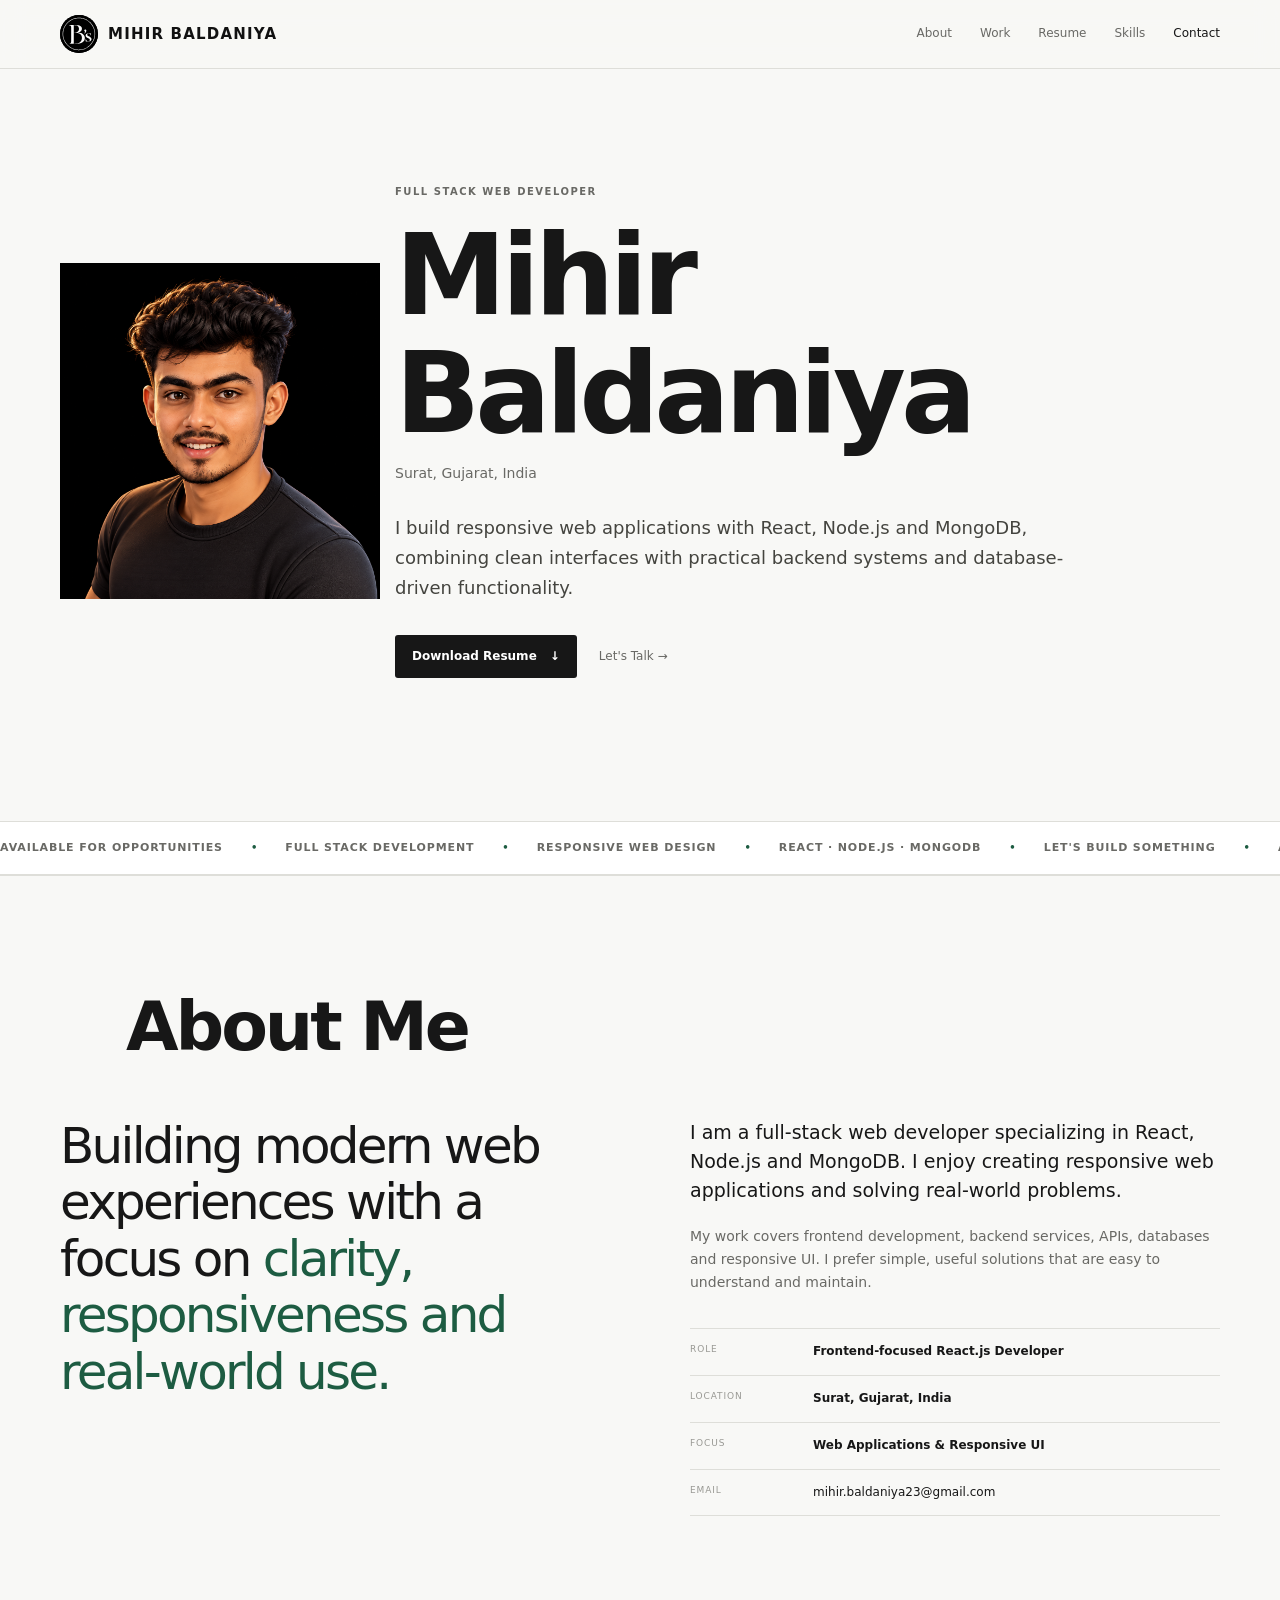
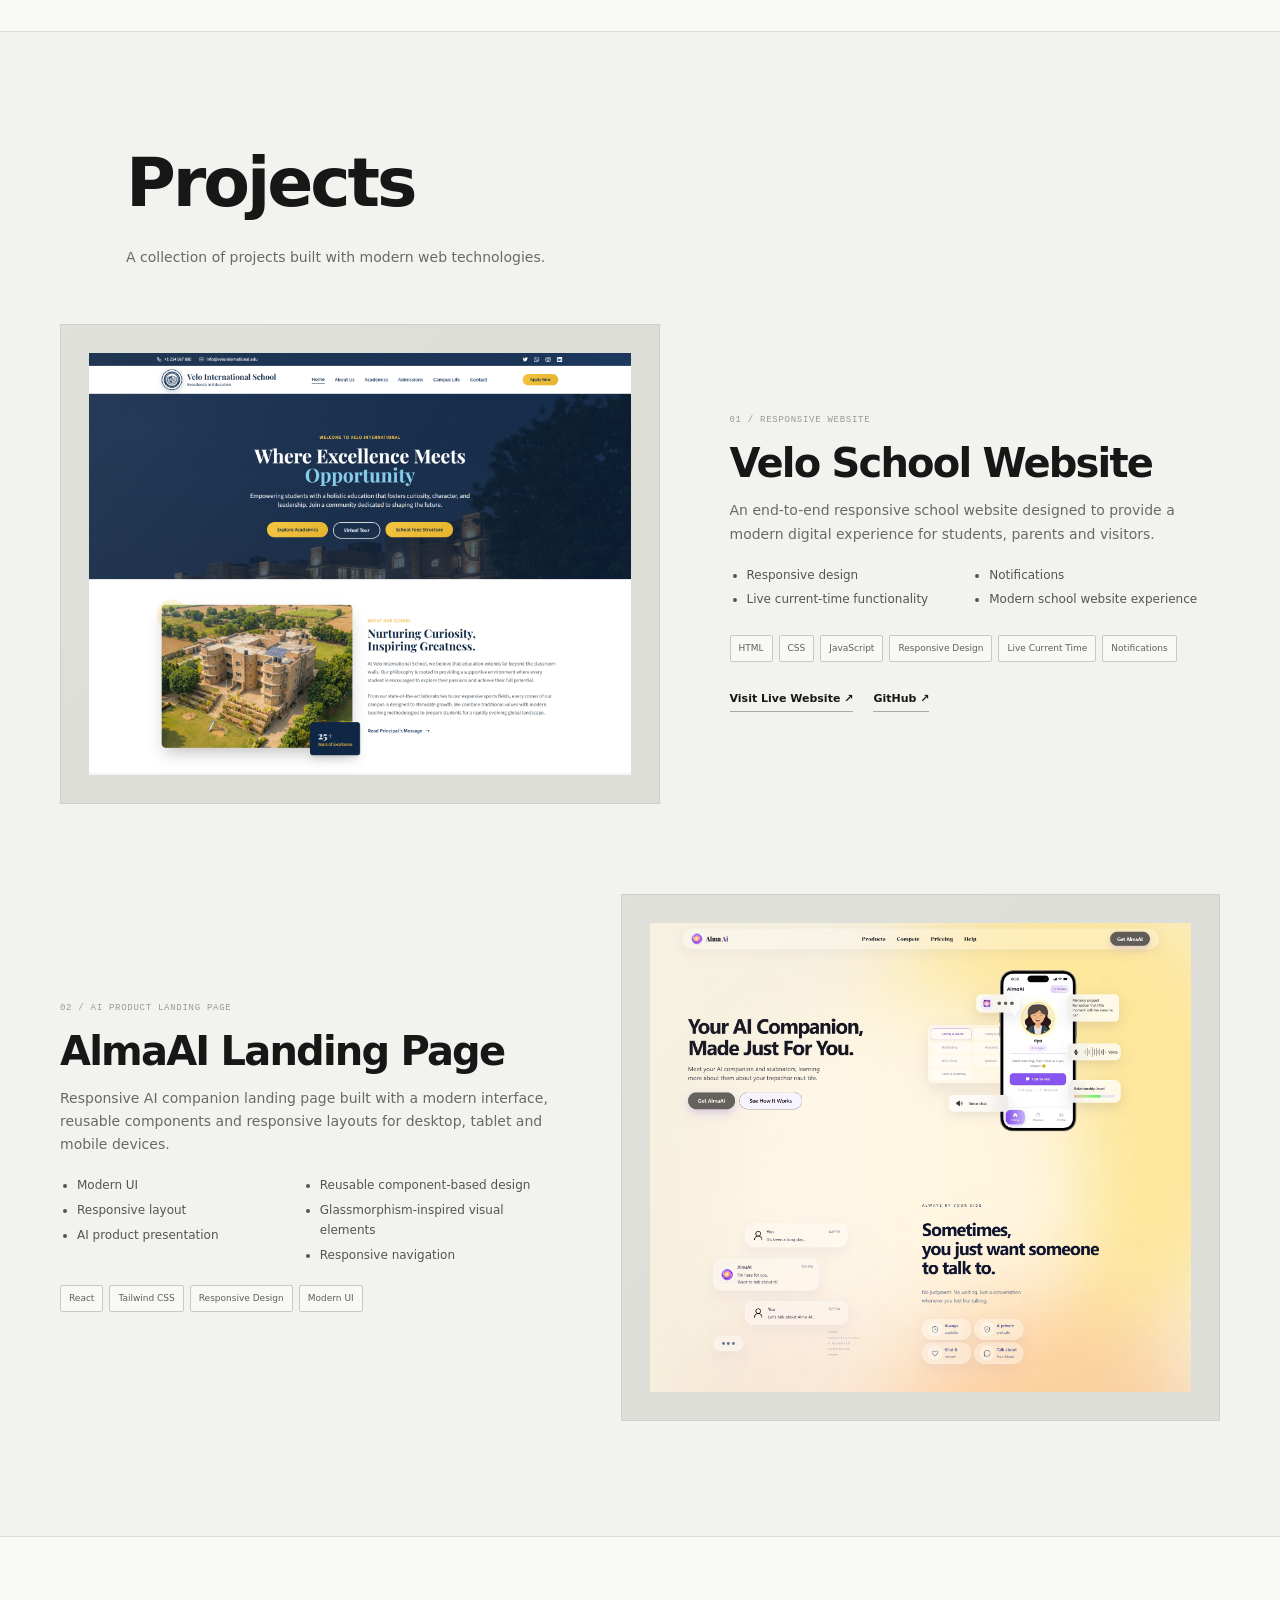
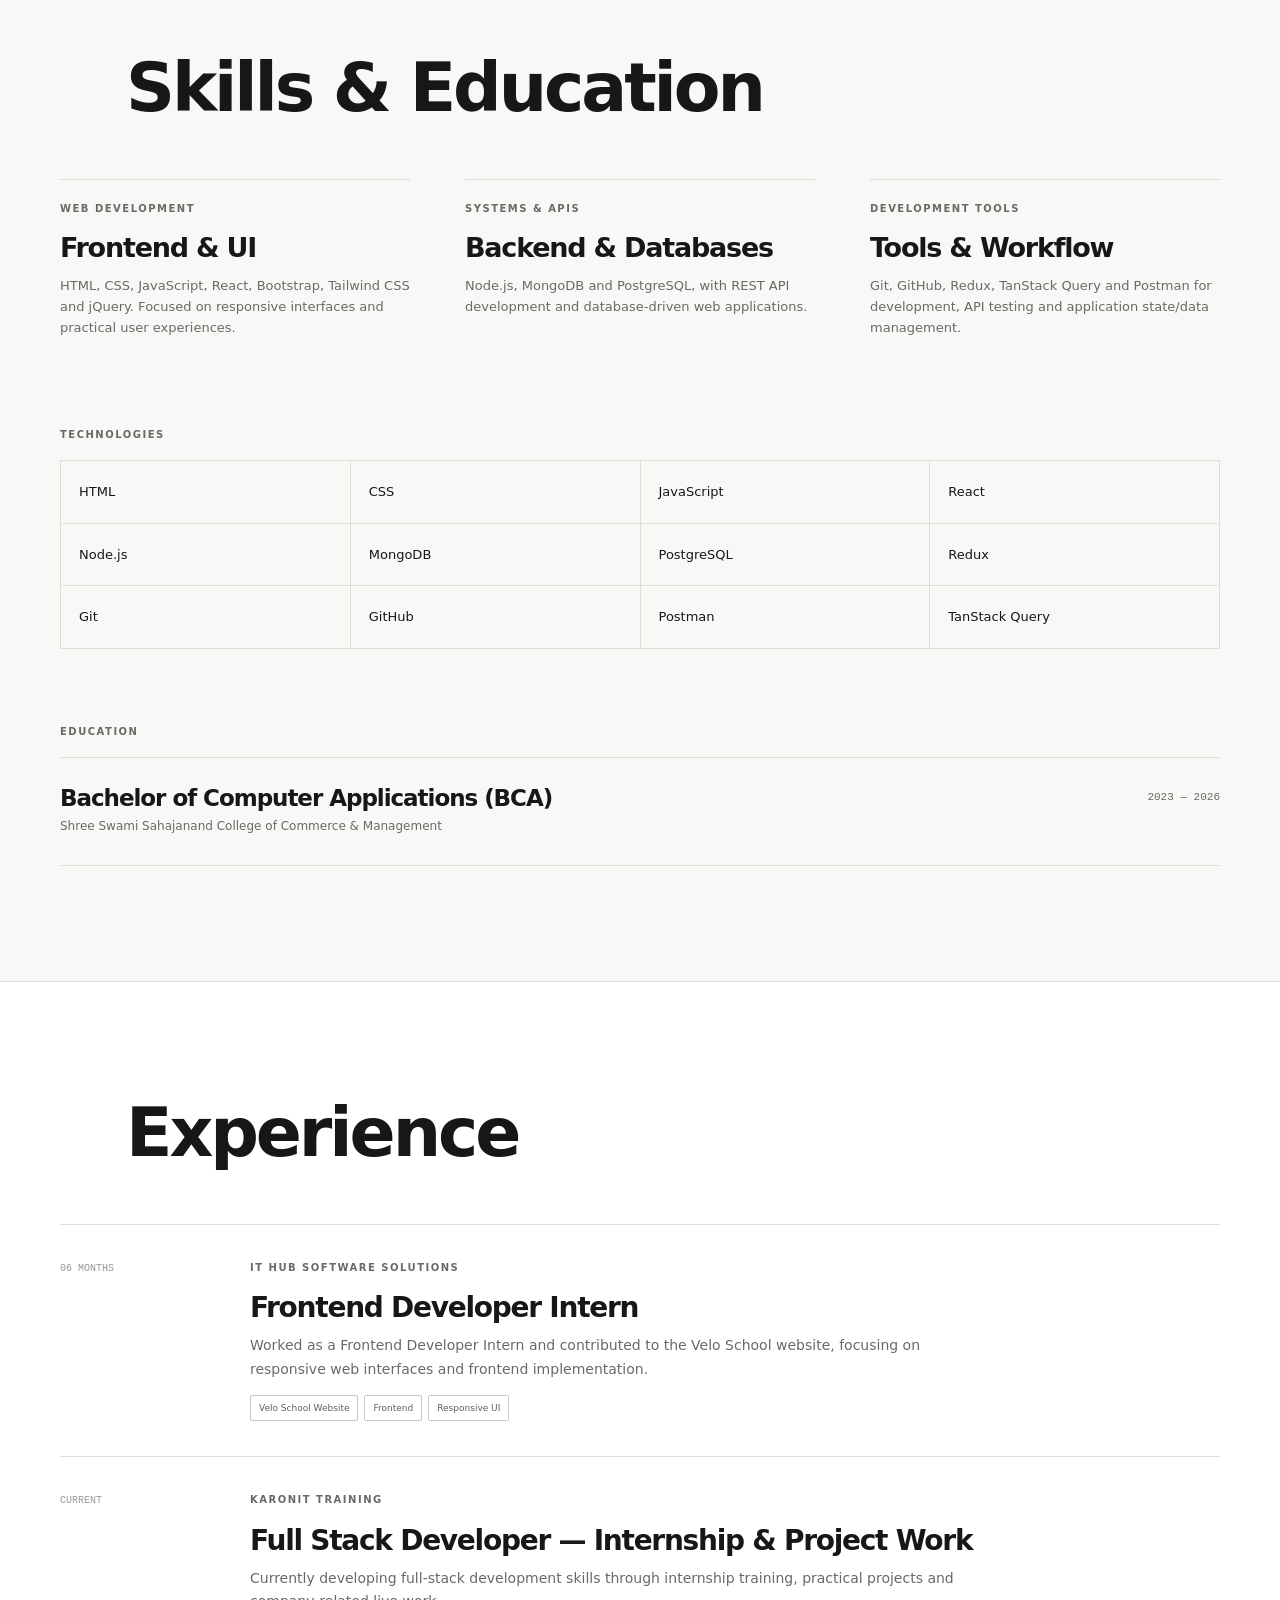
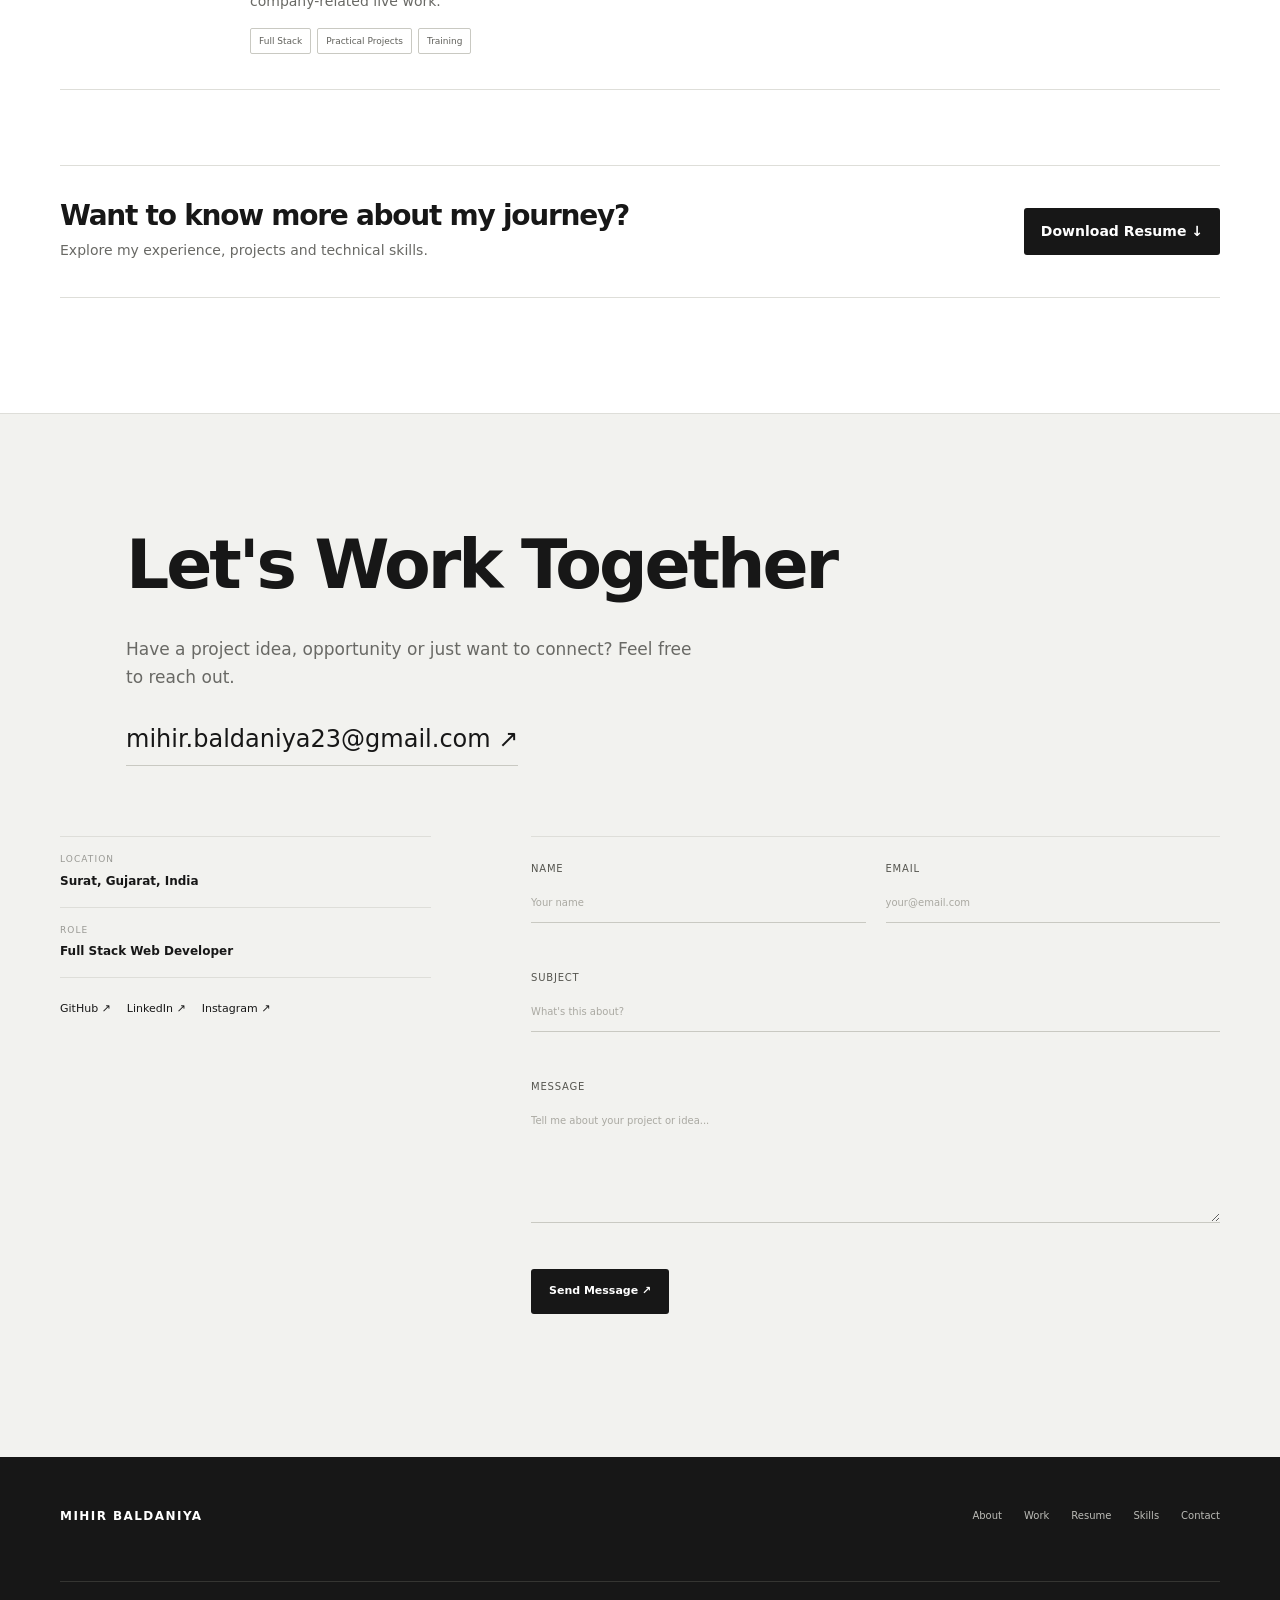
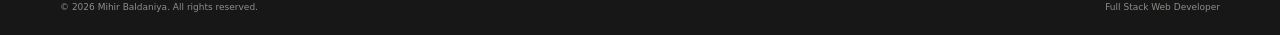
==== commit b46c234b: "Refactor index.html for SEO and accessibility change the code of index.html" ====
--- a/index.html
+++ b/index.html
@@ -2,64 +2,37 @@
 <html lang="en">
   <head>
     <meta charset="UTF-8" />
-
     <meta name="viewport" content="width=device-width, initial-scale=1.0" />
 
-    <meta
-      name="description"
-      content="Portfolio of Mihir Baldaniya, a Full Stack Web Developer specializing in React, Node.js, MongoDB and modern responsive web applications."
-    />
-
+    <!-- SEO -->
+    <meta name="description" content="Portfolio of Mihir Baldaniya, a Full Stack Web Developer specializing in React, Node.js, MongoDB and modern responsive web applications." />
     <meta name="author" content="Mihir Baldaniya" />
-
     <meta name="theme-color" content="#f8f8f6" />
 
-    <!-- Open Graph -->
-    <meta
-      property="og:title"
-      content="Mihir Baldaniya | Full Stack Web Developer"
-    />
-
-    <meta
-      property="og:description"
-      content="Portfolio of Mihir Baldaniya, a Full Stack Web Developer specializing in React, Node.js, MongoDB and modern responsive web applications."
-    />
-
+    <!-- Open Graph (link previews on social media) -->
+    <meta property="og:title" content="Mihir Baldaniya | Full Stack Web Developer" />
+    <meta property="og:description" content="Portfolio of Mihir Baldaniya, a Full Stack Web Developer specializing in React, Node.js, MongoDB and modern responsive web applications." />
     <meta property="og:type" content="website" />
 
-    <!-- Browser Tab Logo / Favicon -->
-    <link rel="icon" type="image/png" href="assets/images/Logo_B's.png" />
+    <!-- Favicon (browser tab icon) -->
+    <link rel="icon" type="image/png" href="assets/images/cropped_circle_image.png" />
 
     <title>Mihir Baldaniya | Full Stack Web Developer</title>
 
     <link rel="stylesheet" href="css/style.css" />
   </head>
+
   <body>
-
-
-    <!-- Page Loader -->
-    <!-- <div id="page-loader">
+    <!-- ======================= Page loader =======================
+         Two black panels cover the screen and split open once the
+         page has loaded (animation is handled in css + js/script.js). -->
+    <div id="page-loader">
       <div class="loader-panel loader-top"></div>
       <div class="loader-panel loader-bottom"></div>
 
-      <div class="loader-content">
-        <span>MIHIR</span>
-        <span>BALDANIYA</span>
-      </div>
-    </div> -->
-
-    <!-- Page Loader -->
-    <div id="page-loader">
-      <!-- Top half -->
-      <div class="loader-panel loader-top"></div>
-
-      <!-- Bottom half -->
-      <div class="loader-panel loader-bottom"></div>
-
-      <!-- Logo -->
       <div class="loader-logo">
         <img
-          src="assets/images/Logo_B's.png"
+          src="assets/images/cropped_circle_image.png"
           alt="Mihir Baldaniya"
           draggable="false"
           ondragstart="return false;"
@@ -71,10 +44,14 @@
         </div>
       </div>
     </div>
+
+    <!-- Accessibility: lets keyboard users skip the navigation -->
     <a class="skip-link" href="#main">Skip to content</a>
 
+    <!-- ======================= Header ======================= -->
     <header class="site-header" id="top">
       <div class="container nav-wrap">
+        <!-- Logo + name -->
         <a class="brand" href="#top" aria-label="Mihir Baldaniya home">
           <img
             src="assets/images/Logo_Bs.svg"
@@ -84,10 +61,10 @@
             ondragstart="return false;"
             oncontextmenu="return false;"
           />
-
           <span>MIHIR BALDANIYA</span>
         </a>
 
+        <!-- Hamburger button (visible on mobile only) -->
         <button
           class="menu-toggle"
           type="button"
@@ -99,6 +76,7 @@
           <span></span>
         </button>
 
+        <!-- Main navigation -->
         <nav class="site-nav" id="site-menu" aria-label="Primary navigation">
           <a href="#about">About</a>
           <a href="#work">Work</a>
@@ -107,12 +85,14 @@
           <a href="#contact">Contact</a>
         </nav>
       </div>
-      
     </header>
+
     <main id="main">
+      <!-- ======================= Hero ======================= -->
       <section class="hero section">
         <div class="container">
           <div class="hero-layout">
+            <!-- Profile photo (the "MB" initials show if the image fails to load) -->
             <div class="hero-photo">
               <div class="photo-box">
                 <img
@@ -124,11 +104,11 @@
                   onclick="return false;"
                   onerror="this.style.display = 'none'"
                 />
-
                 <span>MB</span>
               </div>
             </div>
 
+            <!-- Intro text and buttons -->
             <div class="hero-content">
               <p class="eyebrow">FULL STACK WEB DEVELOPER</p>
               <h1>Mihir Baldaniya</h1>
@@ -140,9 +120,7 @@
               </p>
 
               <div class="hero-links">
-                <a class="primary-link" href="resume.pdf" download
-                  >Download Resume <span>↓</span></a
-                >
+                <a class="primary-link" href="resume.pdf" download>Download Resume <span>↓</span></a>
                 <a href="#contact">Let's Talk <span>→</span></a>
               </div>
             </div>
@@ -150,6 +128,9 @@
         </div>
       </section>
 
+      <!-- ======================= Ticker =======================
+           The content is repeated twice on purpose, so the
+           scrolling animation loops without a visible jump. -->
       <section class="ticker" aria-label="Developer services">
         <div class="ticker-track">
           <span>Available for Opportunities</span><b>•</b>
@@ -157,6 +138,7 @@
           <span>Responsive Web Design</span><b>•</b>
           <span>React · Node.js · MongoDB</span><b>•</b>
           <span>Let's Build Something</span><b>•</b>
+          <!-- Copy for the seamless loop -->
           <span>Available for Opportunities</span><b>•</b>
           <span>Full Stack Development</span><b>•</b>
           <span>Responsive Web Design</span><b>•</b>
@@ -165,6 +147,7 @@
         </div>
       </section>
 
+      <!-- ======================= About ======================= -->
       <section class="section" id="about">
         <div class="container">
           <div class="section-title">
@@ -173,12 +156,15 @@
           </div>
 
           <div class="about-grid">
+            <!-- Left: highlighted statement -->
             <div>
               <p class="statement">
                 Building modern web experiences with a focus on
                 <em>clarity, responsiveness and real-world use.</em>
               </p>
             </div>
+
+            <!-- Right: description and quick facts -->
             <div class="copy-column">
               <p>
                 I am a full-stack web developer specializing in React, Node.js
@@ -193,28 +179,28 @@
 
               <div class="quick-info">
                 <div>
-                  <span>Role</span
-                  ><strong>Frontend-focused React.js Developer</strong>
+                  <span>Role</span>
+                  <strong>Frontend-focused React.js Developer</strong>
                 </div>
                 <div>
-                  <span>Location</span><strong>Surat, Gujarat, India</strong>
+                  <span>Location</span>
+                  <strong>Surat, Gujarat, India</strong>
                 </div>
                 <div>
-                  <span>Focus</span
-                  ><strong>Web Applications &amp; Responsive UI</strong>
+                  <span>Focus</span>
+                  <strong>Web Applications &amp; Responsive UI</strong>
                 </div>
                 <div>
-                  <span>Email</span
-                  ><a href="mailto:mihir.baldaniya23@gmail.com"
-                    >mihir.baldaniya23@gmail.com</a
-                  >
-                </div>
-              </div>
-            </div>
-          </div>
-        </div>
-      </section>
-
+                  <span>Email</span>
+                  <a href="mailto:mihir.baldaniya23@gmail.com">mihir.baldaniya23@gmail.com</a>
+                </div>
+              </div>
+            </div>
+          </div>
+        </div>
+      </section>
+
+      <!-- ======================= Projects ======================= -->
       <section class="section work-section" id="work">
         <div class="container">
           <div class="section-title">
@@ -226,8 +212,9 @@
           </p>
 
           <div class="project-list">
+            <!-- Project 1: Velo School Website -->
             <article class="project">
-              <!-- RIGHT SIDE: REAL PROJECT IMAGE -->
+              <!-- Project preview image -->
               <div class="project-image school-project">
                 <img
                   src="assets/images/velo-school.png"
@@ -237,12 +224,10 @@
                 />
               </div>
 
-              <!-- LEFT SIDE: PROJECT CONTENT -->
+              <!-- Project details -->
               <div class="project-content">
                 <div class="project-label">01 / RESPONSIVE WEBSITE</div>
-
                 <h3>Velo School Website</h3>
-
                 <p>
                   An end-to-end responsive school website designed to provide a
                   modern digital experience for students, parents and visitors.
@@ -265,27 +250,19 @@
                 </div>
 
                 <div class="project-actions">
-                  <a
-                    href="https://veloschool.vercel.app/"
-                    target="_blank"
-                    rel="noopener noreferrer"
-                  >
+                  <a href="https://veloschool.vercel.app/" target="_blank" rel="noopener noreferrer">
                     Visit Live Website ↗
                   </a>
-
-                  <a
-                    href="https://github.com/mihircodex/VeloSchool"
-                    target="_blank"
-                    rel="noopener noreferrer"
-                  >
+                  <a href="https://github.com/mihircodex/VeloSchool" target="_blank" rel="noopener noreferrer">
                     GitHub ↗
                   </a>
                 </div>
               </div>
             </article>
 
+            <!-- Project 2: AlmaAI Landing Page -->
             <article class="project">
-              <!-- ALMAAI PROJECT IMAGE -->
+              <!-- Project preview image -->
               <div class="project-image alma-project">
                 <img
                   src="assets/images/alma-ai.png"
@@ -295,12 +272,10 @@
                 />
               </div>
 
-              <!-- PROJECT CONTENT -->
+              <!-- Project details -->
               <div class="project-content">
                 <div class="project-label">02 / AI PRODUCT LANDING PAGE</div>
-
                 <h3>AlmaAI Landing Page</h3>
-
                 <p>
                   Responsive AI companion landing page built with a modern
                   interface, reusable components and responsive layouts for
@@ -328,6 +303,7 @@
         </div>
       </section>
 
+      <!-- ======================= Skills & Education ======================= -->
       <section class="section" id="skills">
         <div class="container">
           <div class="section-title">
@@ -335,6 +311,7 @@
             <h2>Skills &amp; Education</h2>
           </div>
 
+          <!-- Skill groups -->
           <div class="skill-columns">
             <div class="skill-block">
               <p class="eyebrow">WEB DEVELOPMENT</p>
@@ -345,6 +322,7 @@
                 experiences.
               </p>
             </div>
+
             <div class="skill-block">
               <p class="eyebrow">SYSTEMS &amp; APIS</p>
               <h3>Backend &amp; Databases</h3>
@@ -353,6 +331,7 @@
                 database-driven web applications.
               </p>
             </div>
+
             <div class="skill-block">
               <p class="eyebrow">DEVELOPMENT TOOLS</p>
               <h3>Tools &amp; Workflow</h3>
@@ -363,25 +342,32 @@
             </div>
           </div>
 
+          <!-- Technology grid -->
           <div class="tech-section">
             <p class="eyebrow">TECHNOLOGIES</p>
             <div class="tech-row">
-              <span>HTML</span><span>CSS</span><span>JavaScript</span
-              ><span>React</span><span>Node.js</span><span>MongoDB</span>
-              <span>PostgreSQL</span><span>Redux</span><span>Git</span
-              ><span>GitHub</span><span>Postman</span
-              ><span>TanStack Query</span>
-            </div>
-          </div>
-
+              <span>HTML</span>
+              <span>CSS</span>
+              <span>JavaScript</span>
+              <span>React</span>
+              <span>Node.js</span>
+              <span>MongoDB</span>
+              <span>PostgreSQL</span>
+              <span>Redux</span>
+              <span>Git</span>
+              <span>GitHub</span>
+              <span>Postman</span>
+              <span>TanStack Query</span>
+            </div>
+          </div>
+
+          <!-- Education -->
           <div class="education">
             <p class="eyebrow">EDUCATION</p>
             <div class="education-row">
               <div>
                 <h3>Bachelor of Computer Applications (BCA)</h3>
-                <p>
-                  Shree Swami Sahajanand College of Commerce &amp; Management
-                </p>
+                <p>Shree Swami Sahajanand College of Commerce &amp; Management</p>
               </div>
               <strong>2023 — 2026</strong>
             </div>
@@ -389,6 +375,7 @@
         </div>
       </section>
 
+      <!-- ======================= Experience ======================= -->
       <section class="section resume-section" id="resume">
         <div class="container">
           <div class="section-title">
@@ -397,6 +384,7 @@
           </div>
 
           <div class="resume-list">
+            <!-- Experience 1: IT Hub Software Solutions -->
             <article class="resume-item">
               <div class="resume-date">06 MONTHS</div>
               <div>
@@ -408,12 +396,14 @@
                   frontend implementation.
                 </p>
                 <div class="tags">
-                  <span>Velo School Website</span><span>Frontend</span
-                  ><span>Responsive UI</span>
+                  <span>Velo School Website</span>
+                  <span>Frontend</span>
+                  <span>Responsive UI</span>
                 </div>
               </div>
             </article>
 
+            <!-- Experience 2: Karonit Training (current) -->
             <article class="resume-item">
               <div class="resume-date">CURRENT</div>
               <div>
@@ -425,188 +415,119 @@
                   live work.
                 </p>
                 <div class="tags">
-                  <span>Full Stack</span><span>Practical Projects</span
-                  ><span>Training</span>
+                  <span>Full Stack</span>
+                  <span>Practical Projects</span>
+                  <span>Training</span>
                 </div>
               </div>
             </article>
           </div>
 
+          <!-- Resume download banner -->
           <div class="resume-download">
             <div>
               <h3>Want to know more about my journey?</h3>
               <p>Explore my experience, projects and technical skills.</p>
             </div>
-            <a href="resume.pdf" download class="primary-link"
-              >Download Resume ↓</a
-            >
-          </div>
-        </div>
-      </section>
-
+            <a href="resume.pdf" download class="primary-link">Download Resume ↓</a>
+          </div>
+        </div>
+      </section>
+
+      <!-- ======================= Contact ======================= -->
       <section class="section contact-section" id="contact">
         <div class="container">
           <div class="section-title">
-            <span>05</span>
+            <span></span>
             <h2>Let's Work Together</h2>
           </div>
+
           <div class="contact-intro">
             <p>
               Have a project idea, opportunity or just want to connect? Feel
               free to reach out.
             </p>
-            <a class="email-link" href="mailto:mihir.baldaniya23@gmail.com"
-              >mihir.baldaniya23@gmail.com ↗</a
-            >
+            <a class="email-link" href="mailto:mihir.baldaniya23@gmail.com">mihir.baldaniya23@gmail.com ↗</a>
           </div>
 
           <div class="contact-layout">
+            <!-- Left: contact details and social links -->
             <div class="contact-meta">
               <div>
-                <span>LOCATION</span><strong>Surat, Gujarat, India</strong>
+                <span>LOCATION</span>
+                <strong>Surat, Gujarat, India</strong>
               </div>
               <div>
-                <span>ROLE</span><strong>Full Stack Web Developer</strong>
-              </div>
+                <span>ROLE</span>
+                <strong>Full Stack Web Developer</strong>
+              </div>
+
               <div class="socials">
-                <a
-                  href="https://github.com/mihircodex"
-                  target="_blank"
-                  rel="noopener noreferrer"
-                  aria-label="GitHub"
-                  >GitHub ↗</a
-                >
-                <a
-                  href="https://linkedin.com/in/mihirbaldaniyaofficial"
-                  target="_blank"
-                  rel="noopener noreferrer"
-                  aria-label="LinkedIn"
-                  >LinkedIn ↗</a
-                >
-                <a
-                  href="https://www.instagram.com/mihir_baldaniya/"
-                  target="_blank"
-                  rel="noopener noreferrer"
-                  aria-label="Instagram"
-                  >Instagram ↗</a
-                >
-              </div>
-            </div>
-
-
-
-            <!-- FORM  -->
-          <form id="contact-form" novalidate>
-
-  <input
-    type="hidden"
-    name="access_key"
-    value="ed647462-3d28-49dc-b84d-a028d55f69c2"
-  />
-
-  <input
-    type="hidden"
-    name="from_name"
-    value="Mihir Baldaniya Portfolio"
-  />
-
-  <div class="form-grid">
-
-    <label>
-      Name
-
-      <input
-        id="name"
-        name="name"
-        type="text"
-        autocomplete="name"
-        placeholder="Your name"
-      />
-
-      <small id="name-error"></small>
-    </label>
-
-
-    <label>
-      Email
-
-      <input
-        id="email"
-        name="email"
-        type="email"
-        autocomplete="email"
-        placeholder="your@email.com"
-      />
-
-      <small id="email-error"></small>
-    </label>
-
-  </div>
-
-
-  <label>
-    Subject
-
-    <input
-      id="subject"
-      name="subject"
-      type="text"
-      placeholder="What's this about?"
-    />
-
-    <small id="subject-error"></small>
-  </label>
-
-
-  <label>
-    Message
-
-    <textarea
-      id="message"
-      name="message"
-      rows="6"
-      placeholder="Tell me about your project or idea..."
-    ></textarea>
-
-    <small id="message-error"></small>
-  </label>
-
-
-  <button
-    type="submit"
-    id="submit-button"
-  >
-    Send Message ↗
-  </button>
-
-
-  <p
-    class="success"
-    id="form-success"
-    role="status"
-    aria-live="polite"
-  ></p>
-
-</form>
-            <!-- FROM -->
+                <a href="https://github.com/mihircodex" target="_blank" rel="noopener noreferrer" aria-label="GitHub">GitHub ↗</a>
+                <a href="https://linkedin.com/in/mihirbaldaniyaofficial" target="_blank" rel="noopener noreferrer" aria-label="LinkedIn">LinkedIn ↗</a>
+                <a href="https://www.instagram.com/mihir_baldaniya/" target="_blank" rel="noopener noreferrer" aria-label="Instagram">Instagram ↗</a>
+              </div>
+            </div>
+
+            <!-- Right: contact form
+                 Validated and submitted from js/script.js.
+                 The two hidden fields are used by the form service. -->
+            <form id="contact-form" novalidate>
+              <input type="hidden" name="access_key" value="ed647462-3d28-49dc-b84d-a028d55f69c2" />
+              <input type="hidden" name="from_name" value="Mihir Baldaniya Portfolio" />
+
+              <div class="form-grid">
+                <label>
+                  Name
+                  <input id="name" name="name" type="text" autocomplete="name" placeholder="Your name" />
+                  <small id="name-error"></small>
+                </label>
+
+                <label>
+                  Email
+                  <input id="email" name="email" type="email" autocomplete="email" placeholder="your@email.com" />
+                  <small id="email-error"></small>
+                </label>
+              </div>
+
+              <label>
+                Subject
+                <input id="subject" name="subject" type="text" placeholder="What's this about?" />
+                <small id="subject-error"></small>
+              </label>
+
+              <label>
+                Message
+                <textarea id="message" name="message" rows="6" placeholder="Tell me about your project or idea..."></textarea>
+                <small id="message-error"></small>
+              </label>
+
+              <button type="submit" id="submit-button">Send Message ↗</button>
+
+              <!-- Success / status message (announced by screen readers) -->
+              <p class="success" id="form-success" role="status" aria-live="polite"></p>
+            </form>
           </div>
         </div>
       </section>
     </main>
 
+    <!-- ======================= Footer ======================= -->
     <footer>
       <div class="container footer-main">
         <a class="brand" href="#top">MIHIR BALDANIYA</a>
         <nav aria-label="Footer navigation">
-          <a href="#about">About</a><a href="#work">Work</a
-          ><a href="#resume">Resume</a><a href="#skills">Skills</a
-          ><a href="#contact">Contact</a>
+          <a href="#about">About</a>
+          <a href="#work">Work</a>
+          <a href="#resume">Resume</a>
+          <a href="#skills">Skills</a>
+          <a href="#contact">Contact</a>
         </nav>
       </div>
+
       <div class="container footer-bottom">
-        <span
-          >© <span id="year"></span> Mihir Baldaniya. All rights reserved.</span
-        >
+        <!-- The year is filled in automatically by js/script.js -->
+        <span>© <span id="year"></span> Mihir Baldaniya. All rights reserved.</span>
         <span>Full Stack Web Developer</span>
       </div>
     </footer>
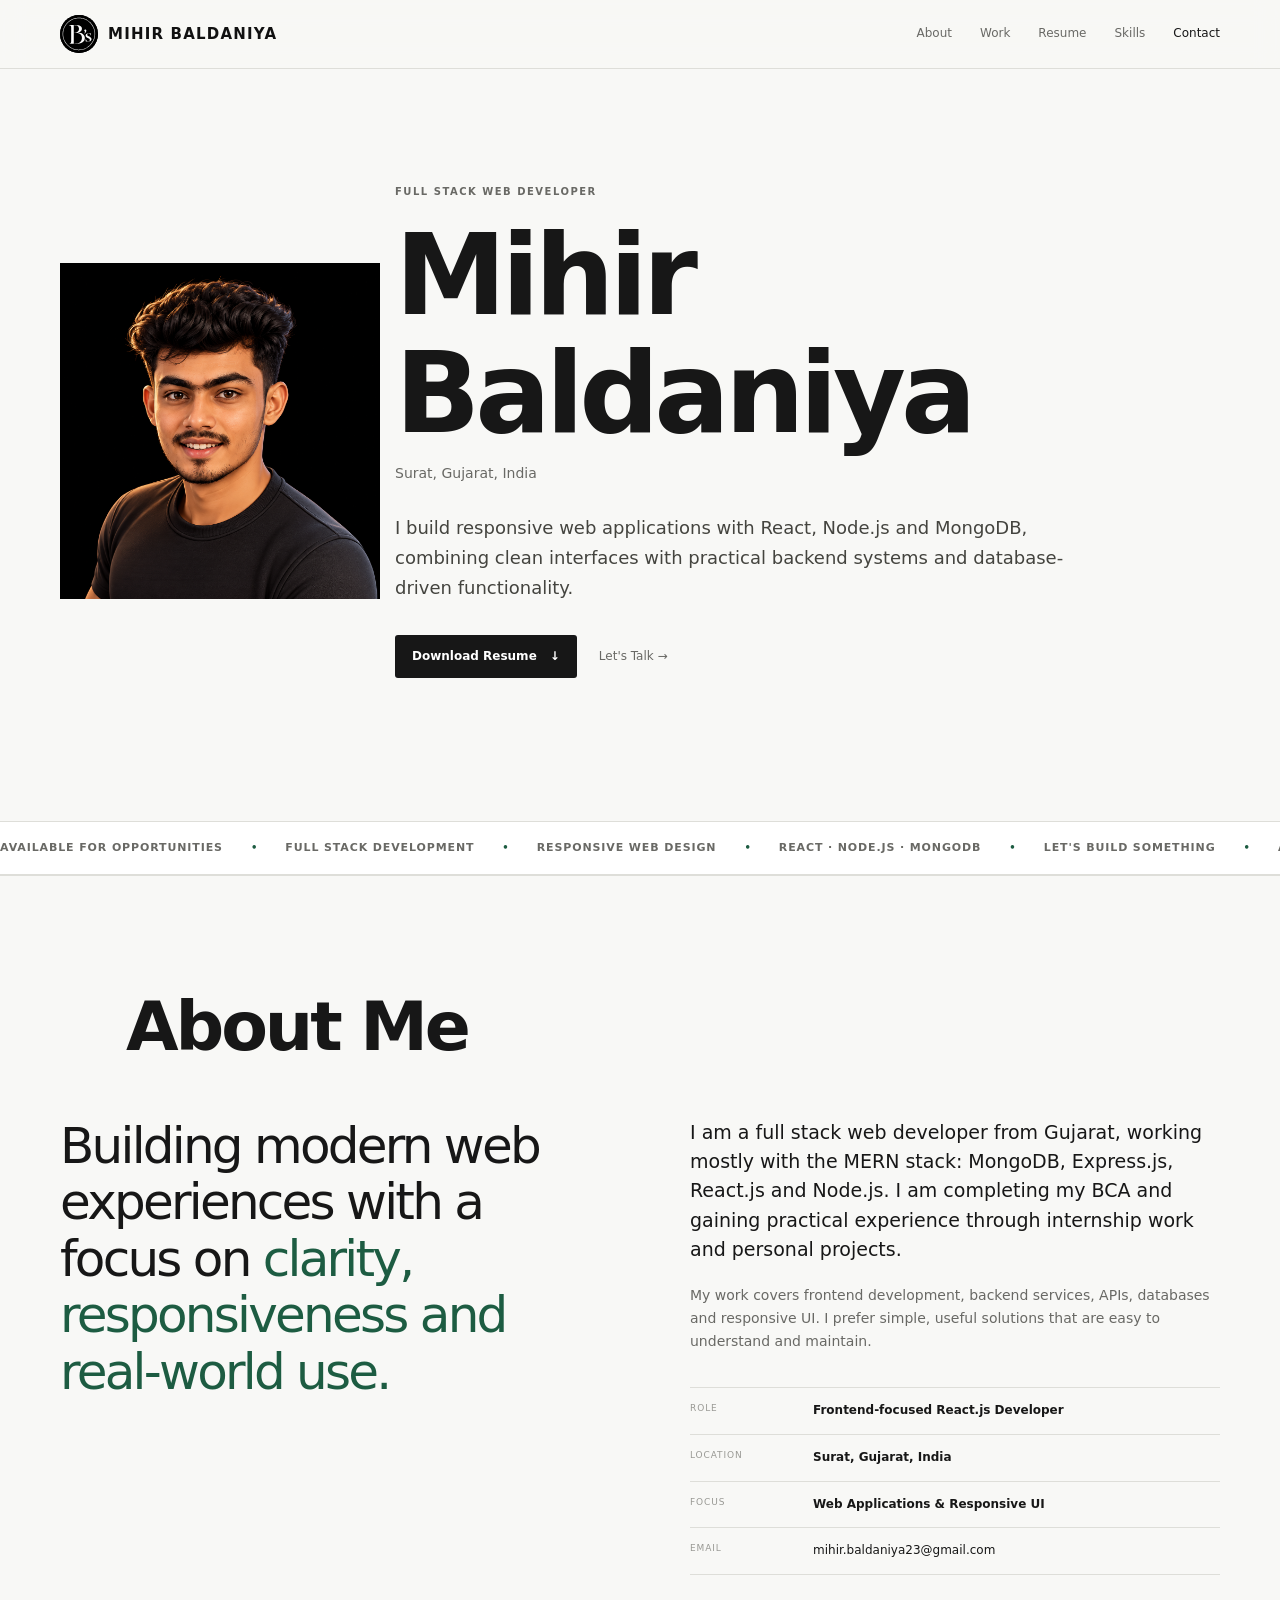
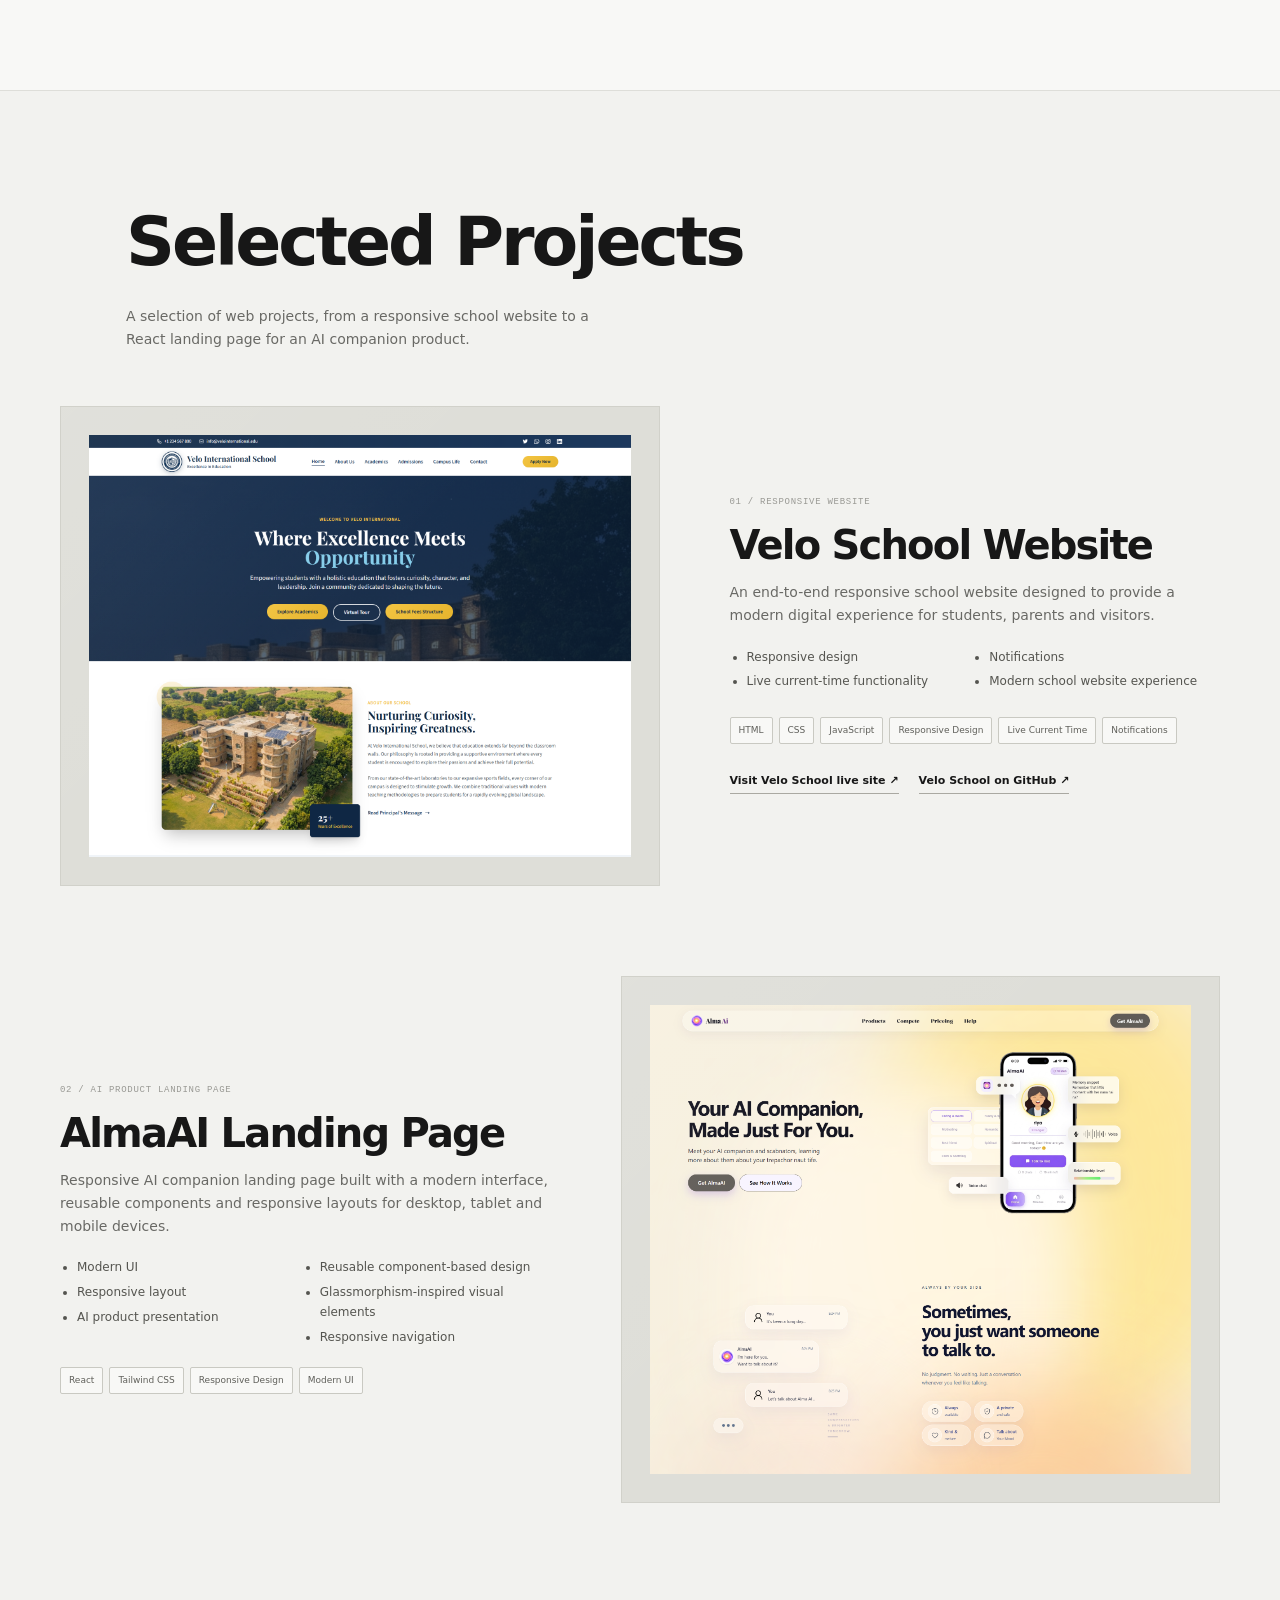
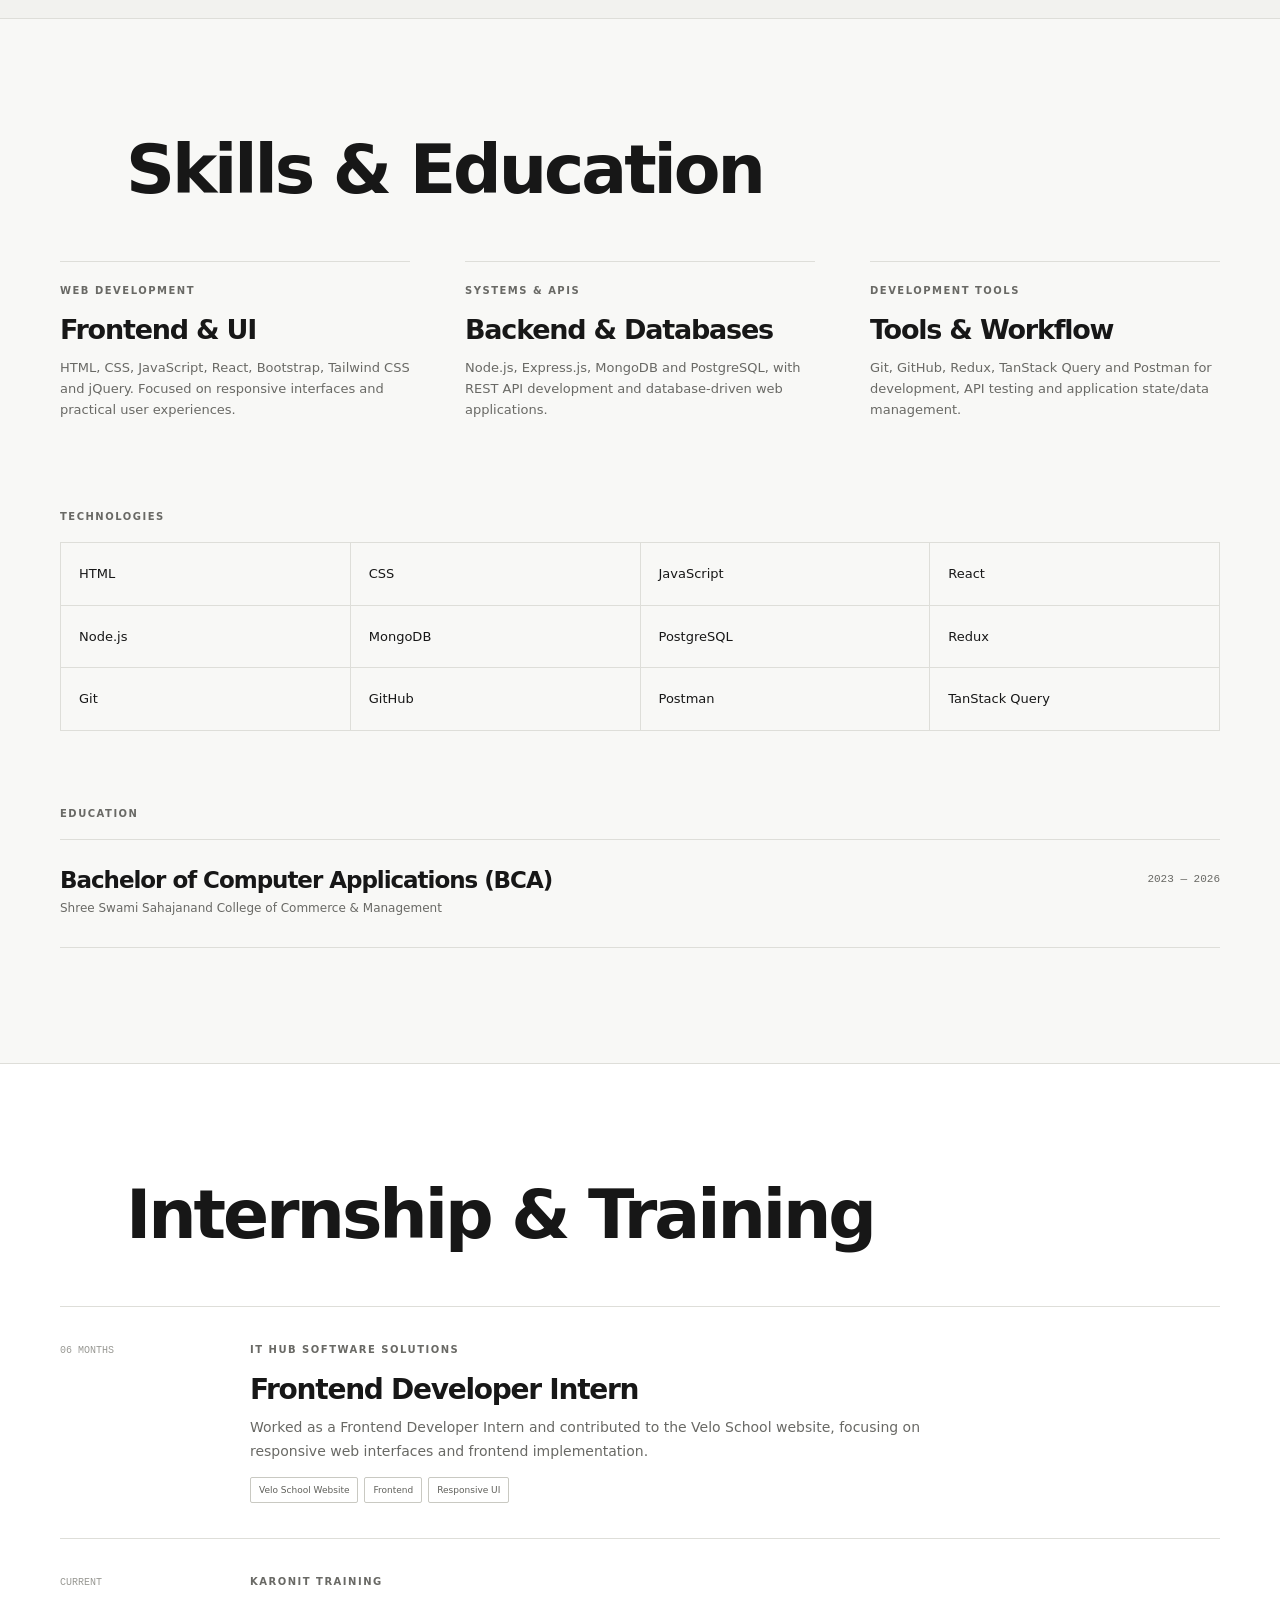
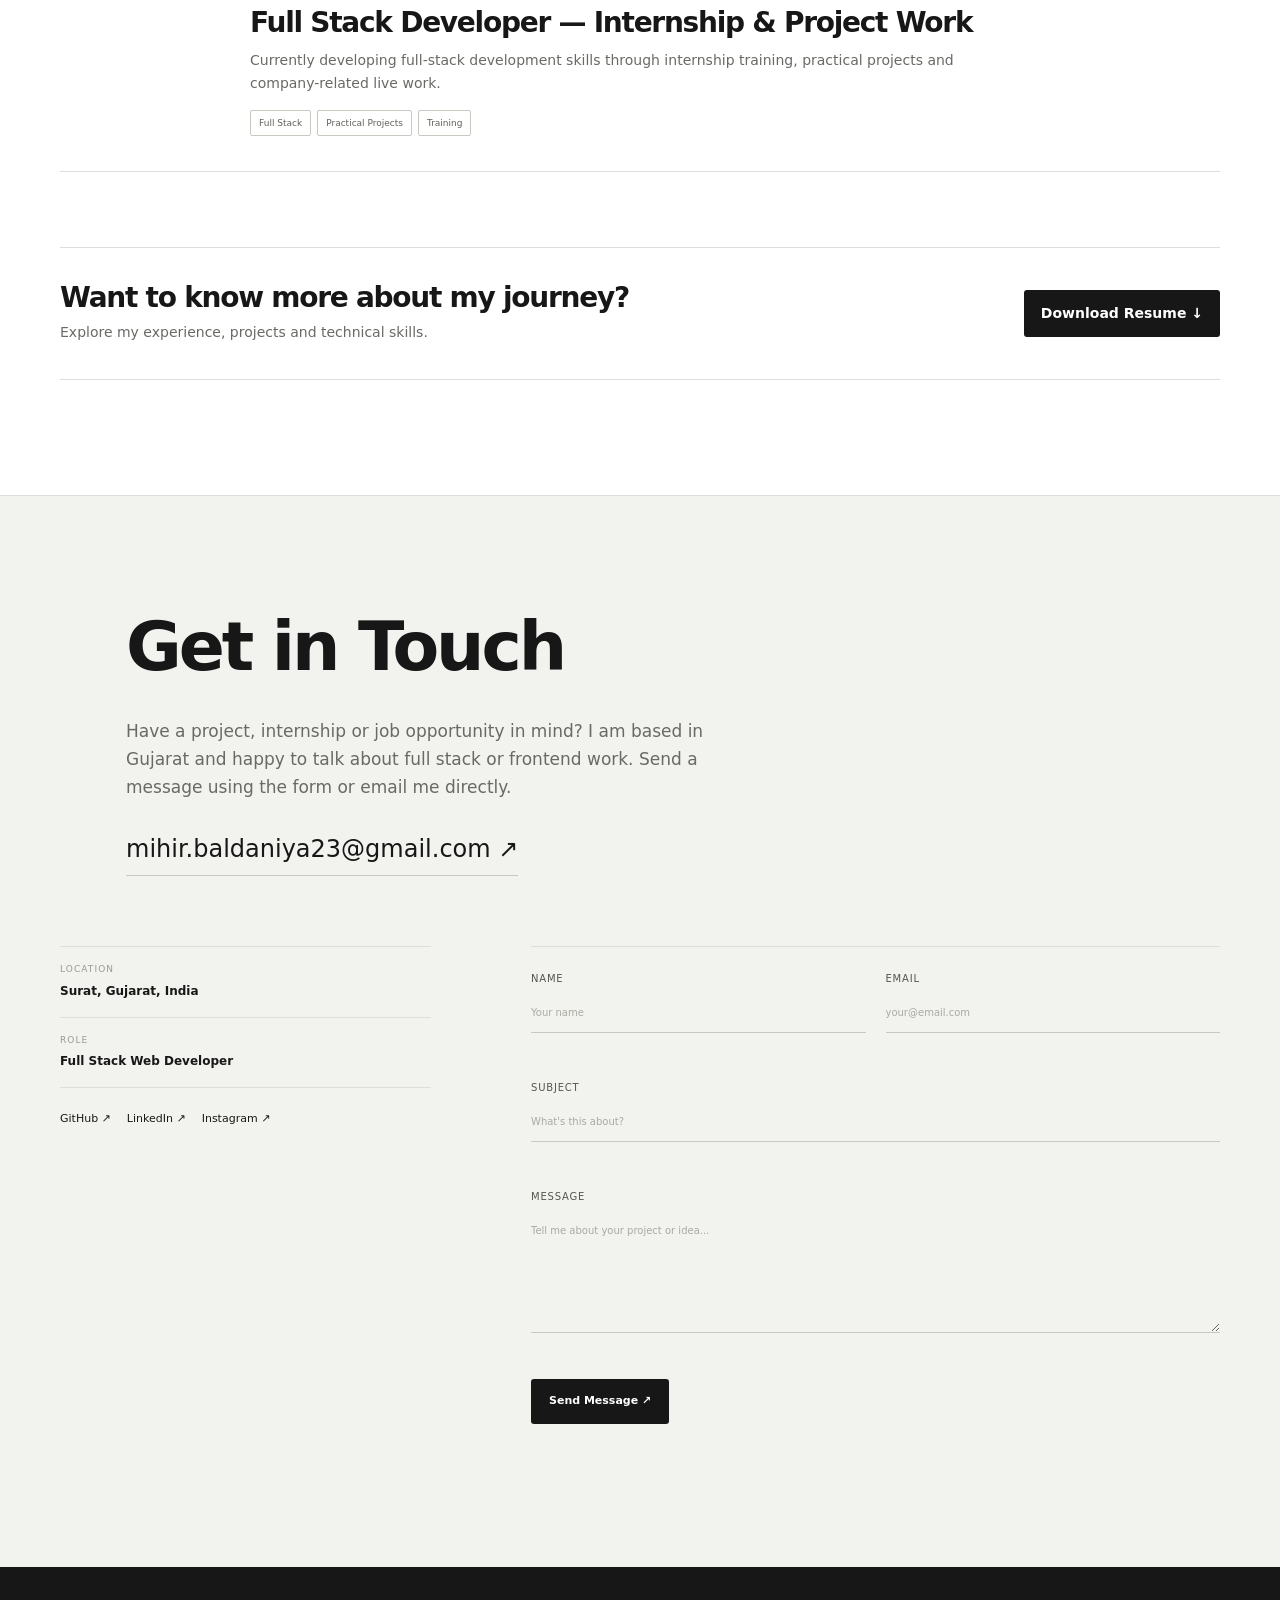
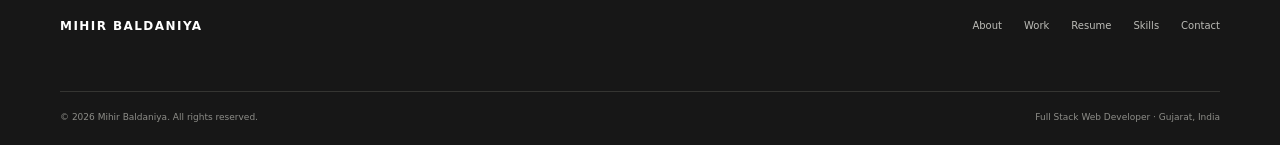
==== commit 408b839f: "old code was here Updated SEO metadata and descriptions, improved accessibility with alt text, and r" ====
--- a/index.html
+++ b/index.html
@@ -4,22 +4,139 @@
     <meta charset="UTF-8" />
     <meta name="viewport" content="width=device-width, initial-scale=1.0" />
 
-    <!-- SEO -->
-    <meta name="description" content="Portfolio of Mihir Baldaniya, a Full Stack Web Developer specializing in React, Node.js, MongoDB and modern responsive web applications." />
+    <!-- ======================= SEO ======================= -->
+    <title>Mihir Baldaniya | Full Stack &amp; React Developer, Gujarat</title>
+    <meta name="description" content="Portfolio of Mihir Baldaniya, a full stack web developer from Gujarat, India. Explore projects built with React, Node.js and MongoDB, and get in touch." />
     <meta name="author" content="Mihir Baldaniya" />
+    <meta name="robots" content="index, follow, max-image-preview:large, max-snippet:-1, max-video-preview:-1" />
+    <!-- Main address of the site: must match the version your host redirects to (www or non-www) -->
+    <link rel="canonical" href="https://mihirbaldaniya.site/" />
     <meta name="theme-color" content="#f8f8f6" />
 
-    <!-- Open Graph (link previews on social media) -->
-    <meta property="og:title" content="Mihir Baldaniya | Full Stack Web Developer" />
-    <meta property="og:description" content="Portfolio of Mihir Baldaniya, a Full Stack Web Developer specializing in React, Node.js, MongoDB and modern responsive web applications." />
+    <!-- Open Graph (link previews on Facebook, LinkedIn, WhatsApp) -->
     <meta property="og:type" content="website" />
+    <meta property="og:site_name" content="Mihir Baldaniya" />
+    <meta property="og:title" content="Mihir Baldaniya | Full Stack &amp; React Developer, Gujarat" />
+    <meta property="og:description" content="Full stack web developer from Gujarat, India. Projects built with React, Node.js and MongoDB." />
+    <meta property="og:url" content="https://mihirbaldaniya.site/" />
+    <!-- Create this image (1200 x 630, under ~300 KB) and upload it to assets/images/ -->
+    <meta property="og:image" content="https://mihirbaldaniya.site/assets/images/og-image.jpg" />
+    <meta property="og:image:width" content="1200" />
+    <meta property="og:image:height" content="630" />
+    <meta property="og:image:alt" content="Mihir Baldaniya, full stack web developer portfolio" />
+    <meta property="og:locale" content="en_IN" />
+
+    <!-- Twitter / X card -->
+    <meta name="twitter:card" content="summary_large_image" />
+    <meta name="twitter:title" content="Mihir Baldaniya | Full Stack &amp; React Developer, Gujarat" />
+    <meta name="twitter:description" content="Full stack web developer from Gujarat, India. Projects built with React, Node.js and MongoDB." />
+    <meta name="twitter:image" content="https://mihirbaldaniya.site/assets/images/og-image.jpg" />
+    <meta name="twitter:image:alt" content="Mihir Baldaniya, full stack web developer portfolio" />
 
     <!-- Favicon (browser tab icon) -->
     <link rel="icon" type="image/png" href="assets/images/cropped_circle_image.png" />
-
-    <title>Mihir Baldaniya | Full Stack Web Developer</title>
+    <link rel="apple-touch-icon" href="assets/images/cropped_circle_image.png" />
+
+    <!-- Google Search Console verification (uncomment only if you verify with the meta tag method) -->
+    <!-- <meta name="google-site-verification" content="YOUR_VERIFICATION_CODE" /> -->
+
+    <!-- Google Analytics 4 (uncomment and replace both G-XXXXXXXXXX with your Measurement ID)
+    <script async src="https://www.googletagmanager.com/gtag/js?id=G-XXXXXXXXXX"></script>
+    <script>
+      window.dataLayer = window.dataLayer || [];
+      function gtag() { dataLayer.push(arguments); }
+      gtag("js", new Date());
+      gtag("config", "G-XXXXXXXXXX");
+    </script>
+    -->
 
     <link rel="stylesheet" href="css/style.css" />
+
+    <!-- Keeps the content visible if JavaScript is off or fails to load -->
+    <noscript>
+      <style>
+        body { opacity: 1; overflow: auto; }
+        #page-loader { display: none; }
+        .reveal, .hero-photo, .hero-content { opacity: 1; transform: none; }
+      </style>
+    </noscript>
+
+    <!-- Structured data: helps Google understand who the page is about.
+         Update "dateModified" when you make real content changes. -->
+    <script type="application/ld+json">
+      {
+        "@context": "https://schema.org",
+        "@graph": [
+          {
+            "@type": "WebSite",
+            "@id": "https://mihirbaldaniya.site/#website",
+            "url": "https://mihirbaldaniya.site/",
+            "name": "Mihir Baldaniya",
+            "description": "Portfolio of Mihir Baldaniya, a full stack web developer from Gujarat, India.",
+            "inLanguage": "en-IN",
+            "publisher": { "@id": "https://mihirbaldaniya.site/#person" }
+          },
+          {
+            "@type": "ProfilePage",
+            "@id": "https://mihirbaldaniya.site/#webpage",
+            "url": "https://mihirbaldaniya.site/",
+            "name": "Mihir Baldaniya | Full Stack & React Developer, Gujarat",
+            "description": "Portfolio of Mihir Baldaniya, a full stack web developer from Gujarat, India. Explore projects built with React, Node.js and MongoDB.",
+            "inLanguage": "en-IN",
+            "dateModified": "2026-10-05",
+            "isPartOf": { "@id": "https://mihirbaldaniya.site/#website" },
+            "about": { "@id": "https://mihirbaldaniya.site/#person" },
+            "mainEntity": { "@id": "https://mihirbaldaniya.site/#person" },
+            "primaryImageOfPage": {
+              "@type": "ImageObject",
+              "url": "https://mihirbaldaniya.site/assets/images/og-image.jpg",
+              "width": 1200,
+              "height": 630
+            }
+          },
+          {
+            "@type": "Person",
+            "@id": "https://mihirbaldaniya.site/#person",
+            "name": "Mihir Baldaniya",
+            "url": "https://mihirbaldaniya.site/",
+            "image": "https://mihirbaldaniya.site/assets/images/profile.png",
+            "jobTitle": "Full Stack Web Developer",
+            "description": "Full stack web developer and BCA student from Gujarat, India, working with React.js, Node.js, Express.js and MongoDB.",
+            "address": {
+              "@type": "PostalAddress",
+              "addressLocality": "Surat",
+              "addressRegion": "Gujarat",
+              "addressCountry": "IN"
+            },
+            "alumniOf": {
+              "@type": "CollegeOrUniversity",
+              "name": "Maharaja Krishnakumarsinhji Bhavnagar University"
+            },
+            "knowsAbout": [
+              "HTML",
+              "CSS",
+              "JavaScript",
+              "React.js",
+              "Node.js",
+              "Express.js",
+              "MongoDB",
+              "PostgreSQL",
+              "REST APIs",
+              "Tailwind CSS",
+              "Redux",
+              "Git and GitHub",
+              "Responsive web design",
+              "MERN stack development"
+            ],
+            "sameAs": [
+              "https://github.com/mihircodex",
+              "https://linkedin.com/in/mihirbaldaniyaofficial",
+              "https://www.instagram.com/mihir_baldaniya/"
+            ]
+          }
+        ]
+      }
+    </script>
   </head>
 
   <body>
@@ -51,11 +168,11 @@
     <!-- ======================= Header ======================= -->
     <header class="site-header" id="top">
       <div class="container nav-wrap">
-        <!-- Logo + name -->
+        <!-- Logo + name (empty alt: the link already has a label and the name is shown next to the logo) -->
         <a class="brand" href="#top" aria-label="Mihir Baldaniya home">
           <img
             src="assets/images/Logo_Bs.svg"
-            alt="Mihir Baldaniya logo"
+            alt=""
             class="brand-logo"
             draggable="false"
             ondragstart="return false;"
@@ -92,12 +209,15 @@
       <section class="hero section">
         <div class="container">
           <div class="hero-layout">
-            <!-- Profile photo (the "MB" initials show if the image fails to load) -->
+            <!-- Profile photo (the "MB" initials show if the image fails to load).
+                 It is the first image on the page, so it loads with high priority. -->
             <div class="hero-photo">
               <div class="photo-box">
                 <img
                   src="assets/images/profile.png"
-                  alt="Mihir Baldaniya profile photo"
+                  alt="Portrait of Mihir Baldaniya"
+                  fetchpriority="high"
+                  decoding="async"
                   draggable="false"
                   ondragstart="return false;"
                   oncontextmenu="return false;"
@@ -167,9 +287,10 @@
             <!-- Right: description and quick facts -->
             <div class="copy-column">
               <p>
-                I am a full-stack web developer specializing in React, Node.js
-                and MongoDB. I enjoy creating responsive web applications and
-                solving real-world problems.
+                I am a full stack web developer from Gujarat, working mostly
+                with the MERN stack: MongoDB, Express.js, React.js and Node.js.
+                I am completing my BCA and gaining practical experience through
+                internship work and personal projects.
               </p>
               <p>
                 My work covers frontend development, backend services, APIs,
@@ -205,20 +326,23 @@
         <div class="container">
           <div class="section-title">
             <span></span>
-            <h2>Projects</h2>
+            <h2>Selected Projects</h2>
           </div>
           <p class="section-subtitle">
-            A collection of projects built with modern web technologies.
+            A selection of web projects, from a responsive school website to a
+            React landing page for an AI companion product.
           </p>
 
           <div class="project-list">
             <!-- Project 1: Velo School Website -->
             <article class="project">
-              <!-- Project preview image -->
+              <!-- Project preview image (below the fold, so it loads lazily) -->
               <div class="project-image school-project">
                 <img
                   src="assets/images/velo-school.png"
-                  alt="Velo School Website Preview"
+                  alt="Homepage of the Velo School website shown on desktop"
+                  loading="lazy"
+                  decoding="async"
                   draggable="false"
                   oncontextmenu="return false;"
                 />
@@ -251,10 +375,10 @@
 
                 <div class="project-actions">
                   <a href="https://veloschool.vercel.app/" target="_blank" rel="noopener noreferrer">
-                    Visit Live Website ↗
+                    Visit Velo School live site ↗
                   </a>
                   <a href="https://github.com/mihircodex/VeloSchool" target="_blank" rel="noopener noreferrer">
-                    GitHub ↗
+                    Velo School on GitHub ↗
                   </a>
                 </div>
               </div>
@@ -262,11 +386,13 @@
 
             <!-- Project 2: AlmaAI Landing Page -->
             <article class="project">
-              <!-- Project preview image -->
+              <!-- Project preview image (below the fold, so it loads lazily) -->
               <div class="project-image alma-project">
                 <img
                   src="assets/images/alma-ai.png"
-                  alt="AlmaAI Landing Page Preview"
+                  alt="AlmaAI landing page with hero section and navigation"
+                  loading="lazy"
+                  decoding="async"
                   draggable="false"
                   oncontextmenu="return false;"
                 />
@@ -327,8 +453,8 @@
               <p class="eyebrow">SYSTEMS &amp; APIS</p>
               <h3>Backend &amp; Databases</h3>
               <p>
-                Node.js, MongoDB and PostgreSQL, with REST API development and
-                database-driven web applications.
+                Node.js, Express.js, MongoDB and PostgreSQL, with REST API
+                development and database-driven web applications.
               </p>
             </div>
 
@@ -380,7 +506,7 @@
         <div class="container">
           <div class="section-title">
             <span></span>
-            <h2>Experience</h2>
+            <h2>Internship &amp; Training</h2>
           </div>
 
           <div class="resume-list">
@@ -439,13 +565,14 @@
         <div class="container">
           <div class="section-title">
             <span></span>
-            <h2>Let's Work Together</h2>
+            <h2>Get in Touch</h2>
           </div>
 
           <div class="contact-intro">
             <p>
-              Have a project idea, opportunity or just want to connect? Feel
-              free to reach out.
+              Have a project, internship or job opportunity in mind? I am based
+              in Gujarat and happy to talk about full stack or frontend work.
+              Send a message using the form or email me directly.
             </p>
             <a class="email-link" href="mailto:mihir.baldaniya23@gmail.com">mihir.baldaniya23@gmail.com ↗</a>
           </div>
@@ -463,9 +590,9 @@
               </div>
 
               <div class="socials">
-                <a href="https://github.com/mihircodex" target="_blank" rel="noopener noreferrer" aria-label="GitHub">GitHub ↗</a>
-                <a href="https://linkedin.com/in/mihirbaldaniyaofficial" target="_blank" rel="noopener noreferrer" aria-label="LinkedIn">LinkedIn ↗</a>
-                <a href="https://www.instagram.com/mihir_baldaniya/" target="_blank" rel="noopener noreferrer" aria-label="Instagram">Instagram ↗</a>
+                <a href="https://github.com/mihircodex" target="_blank" rel="noopener noreferrer" aria-label="Mihir Baldaniya on GitHub">GitHub ↗</a>
+                <a href="https://linkedin.com/in/mihirbaldaniyaofficial" target="_blank" rel="noopener noreferrer" aria-label="Mihir Baldaniya on LinkedIn">LinkedIn ↗</a>
+                <a href="https://www.instagram.com/mihir_baldaniya/" target="_blank" rel="noopener noreferrer" aria-label="Mihir Baldaniya on Instagram">Instagram ↗</a>
               </div>
             </div>
 
@@ -528,7 +655,7 @@
       <div class="container footer-bottom">
         <!-- The year is filled in automatically by js/script.js -->
         <span>© <span id="year"></span> Mihir Baldaniya. All rights reserved.</span>
-        <span>Full Stack Web Developer</span>
+        <span>Full Stack Web Developer · Gujarat, India</span>
       </div>
     </footer>
 
--- a/css/style.css
+++ b/css/style.css
@@ -1,3 +1,28 @@
+/* ==========================================================================
+   Mihir Baldaniya – Portfolio Stylesheet
+   --------------------------------------------------------------------------
+   1.  Design tokens (CSS variables)
+   2.  Base & reset
+   3.  Layout helpers
+   4.  Header & navigation
+   5.  Hero
+   6.  Ticker
+   7.  Section titles
+   8.  About
+   9.  Work / projects
+   10. Skills, tech stack & education
+   11. Resume
+   12. Contact & form
+   13. Footer
+   14. Page-load & scroll animations
+   15. Page loaders
+   16. Responsive (900px, 700px, 600px)
+   17. Reduced motion
+   ========================================================================== */
+
+/* ==========================================================================
+   1. Design tokens
+   ========================================================================== */
 :root {
   --bg: #f8f8f6;
   --surface: #ffffff;
@@ -10,9 +35,13 @@
   --accent: #1d5c42;
   --accent-soft: #e4efe9;
   --danger: #b43c3c;
+  --soft-2: #e2e2dc; /* hover shadow colour for project cards */
   --container: 1160px;
 }
 
+/* ==========================================================================
+   2. Base & reset
+   ========================================================================== */
 * {
   box-sizing: border-box;
 }
@@ -23,150 +52,27 @@
   margin: 0;
   background: var(--bg);
   color: var(--text);
-  font-family:
-    Inter,
-    ui-sans-serif,
-    system-ui,
-    -apple-system,
-    BlinkMacSystemFont,
-    "Segoe UI",
-    sans-serif;
+  font-family: Inter, ui-sans-serif, system-ui, -apple-system, BlinkMacSystemFont, "Segoe UI", sans-serif;
   font-size: 14px;
   line-height: 1.65;
-  overflow-x: hidden;
-}
-.project-image {
-  width: 100%;
-  height: 100%;
-  min-height: 420px;
+  /* Hidden until the loader finishes (see .page-loaded below) */
   overflow: hidden;
-  border: 1px solid var(--line);
-  background: #eeeeeb;
-  position: relative;
-
-  transition:
-    transform 0.5s cubic-bezier(0.22, 0.61, 0.36, 1),
-    box-shadow 0.5s cubic-bezier(0.22, 0.61, 0.36, 1);
-}
-
-.project-image img {
-  width: 100%;
-  height: 100%;
-  display: block;
-
-  object-fit: cover;
-  object-position: center;
-
-  transition:
-    transform 0.7s cubic-bezier(0.22, 0.61, 0.36, 1),
-    filter 0.5s ease;
-}
-
-/* Project hover animation */
-.project:hover .project-image {
-  transform: translateY(-7px);
-  box-shadow: 18px 18px 0 var(--soft-2);
-}
-
-.project:hover .project-image img {
-  transform: scale(1.035);
-}
-
-/* Optional subtle overlay */
-.project-image::after {
-  content: "";
-  position: absolute;
-  inset: 0;
-
-  background: linear-gradient(
-    135deg,
-    rgba(255, 255, 255, 0.08),
-    transparent 45%
-  );
-
-  pointer-events: none;
-}
-
-/* Mobile */
-@media (max-width: 700px) {
-  .project-image {
-    min-height: 300px;
-  }
-
-  .project-image img {
-    object-fit: cover;
-  }
-
-  .project:hover .project-image {
-    transform: translateY(-4px);
-    box-shadow: 8px 8px 0 var(--soft-2);
-  }
-}
-
-.project-image {
-  width: 100%;
-  min-height: 420px;
-  overflow: hidden;
-  position: relative;
-
-  border: 1px solid var(--line);
-  background: #eeeeeb;
-
+  /* Fade the page in once JS adds .page-ready */
+  opacity: 0;
+  transition: opacity 0.5s ease;
+  /* Stop visitors from selecting / copying page content */
   user-select: none;
   -webkit-user-select: none;
-
-  transition:
-    transform 0.5s cubic-bezier(0.22, 0.61, 0.36, 1),
-    box-shadow 0.5s cubic-bezier(0.22, 0.61, 0.36, 1);
-}
-
-.project-image img {
-  width: 100%;
-  height: 100%;
-  display: block;
-
-  object-fit: cover;
-  object-position: center;
-
-  user-select: none;
-  -webkit-user-select: none;
-  -webkit-user-drag: none;
-
-  /* Prevent clicking/opening */
-  pointer-events: none;
-
-  transition: transform 0.7s cubic-bezier(0.22, 0.61, 0.36, 1);
-}
-
-.project:hover .project-image {
-  transform: translateY(-7px);
-  box-shadow: 18px 18px 0 var(--soft-2);
-}
-
-.project:hover .project-image img {
-  transform: scale(1.035);
-}
-
-@media (max-width: 700px) {
-  .project-image {
-    min-height: 300px;
-  }
-
-  .project:hover .project-image {
-    transform: translateY(-4px);
-    box-shadow: 8px 8px 0 var(--soft-2);
-  }
-
-  .project:hover .project-image img {
-    transform: scale(1.02);
-  }
-}
-
-body {
-  user-select: none;
-  -webkit-user-select: none;
-}
-
+}
+body.page-ready {
+  opacity: 1;
+}
+/* Unlock scrolling after the loader is gone */
+body.page-loaded {
+  overflow-x: hidden;
+  overflow-y: auto;
+}
+/* Form fields must stay selectable */
 input,
 textarea {
   user-select: text;
@@ -201,6 +107,10 @@
   line-height: 1.05;
   letter-spacing: -0.045em;
 }
+
+/* ==========================================================================
+   3. Layout helpers
+   ========================================================================== */
 .container {
   width: min(var(--container), calc(100% - 48px));
   margin-inline: auto;
@@ -209,6 +119,7 @@
   padding: 115px 0;
   border-top: 1px solid var(--line);
 }
+/* Accessibility: jump straight to content with the keyboard */
 .skip-link {
   position: fixed;
   top: -100px;
@@ -222,6 +133,9 @@
   top: 16px;
 }
 
+/* ==========================================================================
+   4. Header & navigation
+   ========================================================================== */
 .site-header {
   position: sticky;
   top: 0;
@@ -236,10 +150,35 @@
   justify-content: space-between;
   align-items: center;
 }
+/* Logo + name in the header */
 .brand {
+  display: inline-flex;
+  align-items: center;
+  gap: 10px;
   font-size: 12px;
   font-weight: 800;
   letter-spacing: 0.12em;
+  white-space: nowrap;
+  color: inherit;
+  text-decoration: none;
+}
+.brand-logo {
+  width: 38px;
+  height: 38px;
+  display: block;
+  object-fit: cover;
+  border-radius: 50%;
+  user-select: none;
+  -webkit-user-select: none;
+  -webkit-user-drag: none;
+  pointer-events: none;
+}
+.brand span {
+  display: inline-block;
+  font-size: 15px;
+  font-weight: 700;
+  letter-spacing: 0.08em;
+  color: #111;
 }
 .site-nav {
   display: flex;
@@ -248,10 +187,17 @@
   color: var(--muted);
   font-size: 12px;
 }
+.site-nav a {
+  transition: color 0.25s ease, transform 0.25s ease;
+}
 .site-nav a:hover,
 .site-nav a.active {
   color: var(--text);
 }
+.site-nav a:hover {
+  transform: translateY(-2px);
+}
+/* Hamburger button (mobile only) */
 .menu-toggle {
   display: none;
   background: none;
@@ -268,6 +214,9 @@
   margin-top: 7px;
 }
 
+/* ==========================================================================
+   5. Hero
+   ========================================================================== */
 .hero {
   padding: 82px 0 110px;
   border-top: 0;
@@ -282,6 +231,7 @@
 .hero-photo {
   align-self: center;
 }
+/* Placeholder photo box with initials */
 .photo-box {
   width: 320px;
   aspect-ratio: 0.95;
@@ -296,6 +246,11 @@
   font-size: 74px;
   font-weight: 800;
   letter-spacing: -0.08em;
+  transition: transform 0.6s cubic-bezier(0.22, 0.61, 0.36, 1), letter-spacing 0.6s ease;
+}
+.photo-box:hover > span {
+  transform: scale(1.08) rotate(-3deg);
+  letter-spacing: 0.02em;
 }
 .hero-content {
   max-width: 760px;
@@ -335,6 +290,7 @@
 .hero-links a:hover {
   color: var(--accent);
 }
+/* Main call-to-action button */
 .primary-link {
   display: inline-flex;
   align-items: center;
@@ -344,15 +300,16 @@
   padding: 12px 17px;
   border-radius: 3px;
   font-weight: 700;
-  transition:
-    transform 0.2s ease,
-    background 0.2s ease;
+  transition: transform 0.35s cubic-bezier(0.22, 0.61, 0.36, 1), background 0.3s ease, color 0.3s ease, border-color 0.3s ease;
 }
 .primary-link:hover {
-  transform: translateY(-2px);
+  transform: translateY(-4px);
   background: var(--accent);
 }
 
+/* ==========================================================================
+   6. Ticker (scrolling text strip)
+   ========================================================================== */
 .ticker {
   overflow: hidden;
   border-block: 1px solid var(--line);
@@ -364,7 +321,7 @@
   align-items: center;
   gap: 28px;
   padding: 17px 0;
-  animation: move 34s linear infinite;
+  animation: tickerMove 30s linear infinite;
 }
 .ticker-track span {
   color: var(--muted);
@@ -377,12 +334,19 @@
   color: var(--accent);
   font-size: 10px;
 }
-@keyframes move {
+/* Content is duplicated in the HTML, so moving -50% gives a seamless loop */
+@keyframes tickerMove {
+  from {
+    transform: translateX(0);
+  }
   to {
     transform: translateX(-50%);
   }
 }
 
+/* ==========================================================================
+   7. Section titles
+   ========================================================================== */
 .section-title {
   display: grid;
   grid-template-columns: 48px 1fr;
@@ -392,11 +356,7 @@
 }
 .section-title > span {
   color: var(--faint);
-  font:
-    11px ui-monospace,
-    SFMono-Regular,
-    Menlo,
-    monospace;
+  font: 11px ui-monospace, SFMono-Regular, Menlo, monospace;
 }
 .section-title h2 {
   font-size: clamp(42px, 5.4vw, 68px);
@@ -408,6 +368,9 @@
   max-width: 500px;
 }
 
+/* ==========================================================================
+   8. About
+   ========================================================================== */
 .about-grid {
   display: grid;
   grid-template-columns: 1fr 1fr;
@@ -444,6 +407,10 @@
   padding: 13px 0;
   border-bottom: 1px solid var(--line);
   font-size: 12px;
+  transition: transform 0.4s cubic-bezier(0.22, 0.61, 0.36, 1), box-shadow 0.4s ease, border-color 0.3s ease;
+}
+.quick-info > div:hover {
+  padding-left: 8px;
 }
 .quick-info span {
   color: var(--faint);
@@ -455,6 +422,9 @@
   color: var(--accent);
 }
 
+/* ==========================================================================
+   9. Work / projects
+   ========================================================================== */
 .work-section {
   background: #f2f2ef;
 }
@@ -462,6 +432,7 @@
   display: grid;
   gap: 90px;
 }
+/* Two-column row: image + text. Even rows are flipped. */
 .project {
   display: grid;
   grid-template-columns: 1.1fr 0.9fr;
@@ -474,12 +445,51 @@
 .project:nth-child(even) .project-image {
   order: 2;
 }
+/* Image frame (also holds the CSS-only mock screens below) */
 .project-image {
+  width: 100%;
+  height: 100%;
   min-height: 480px;
   padding: 28px;
+  position: relative;
+  overflow: hidden;
   background: #deded8;
   border: 1px solid #d1d1ca;
-}
+  user-select: none;
+  -webkit-user-select: none;
+  transition: transform 0.4s cubic-bezier(0.22, 0.61, 0.36, 1), box-shadow 0.4s ease, border-color 0.3s ease;
+}
+.project-image img {
+  width: 100%;
+  height: 100%;
+  display: block;
+  object-fit: cover;
+  object-position: center;
+  /* Block dragging and clicking the image */
+  user-select: none;
+  -webkit-user-select: none;
+  -webkit-user-drag: none;
+  pointer-events: none;
+  transition: transform 0.7s cubic-bezier(0.22, 0.61, 0.36, 1);
+}
+/* Soft light overlay on top of the image */
+.project-image::after {
+  content: "";
+  position: absolute;
+  inset: 0;
+  background: linear-gradient(135deg, rgba(255, 255, 255, 0.08), transparent 45%);
+  pointer-events: none;
+}
+/* Hover: card lifts, gets a flat shadow, image zooms slightly */
+.project:hover .project-image {
+  transform: translateY(-7px);
+  box-shadow: 18px 18px 0 var(--soft-2);
+}
+.project:hover .project-image img {
+  transform: scale(1.035);
+}
+
+/* ----- Mock browser window (pure CSS preview) ----- */
 .mock-browser {
   height: 100%;
   min-height: 420px;
@@ -507,6 +517,7 @@
   color: #9a9a94;
   font-size: 8px;
 }
+/* Mock screen: school website */
 .school-screen {
   color: #171b18;
   min-height: 388px;
@@ -555,6 +566,7 @@
   background: #e0e4df;
   border-radius: 4px;
 }
+/* Mock screen: Alma app */
 .alma-screen {
   min-height: 388px;
   background: #f3f0f8;
@@ -606,11 +618,28 @@
   border-radius: 7px;
   margin-bottom: 7px;
 }
+/* Floating effect on the mock headlines and the phone */
+.school-screen .school-hero strong,
+.alma-screen .alma-hero strong {
+  animation: softFloat 4s ease-in-out infinite;
+}
+.phone-card {
+  animation: softFloat 5s ease-in-out infinite;
+}
+@keyframes softFloat {
+  0%,
+  100% {
+    transform: translateY(0);
+  }
+  50% {
+    transform: translateY(-8px);
+  }
+}
+
+/* ----- Project text ----- */
 .project-label {
   color: var(--faint);
-  font:
-    9px ui-monospace,
-    monospace;
+  font: 9px ui-monospace, monospace;
   letter-spacing: 0.08em;
   margin-bottom: 17px;
 }
@@ -662,6 +691,9 @@
   border-color: var(--accent);
 }
 
+/* ==========================================================================
+   10. Skills, tech stack & education
+   ========================================================================== */
 .skill-columns {
   display: grid;
   grid-template-columns: repeat(3, 1fr);
@@ -670,6 +702,10 @@
 .skill-block {
   border-top: 1px solid var(--line);
   padding-top: 21px;
+  transition: transform 0.4s cubic-bezier(0.22, 0.61, 0.36, 1), box-shadow 0.4s ease, border-color 0.3s ease;
+}
+.skill-block:hover {
+  transform: translateY(-5px);
 }
 .skill-block h3 {
   font-size: 27px;
@@ -693,10 +729,13 @@
   border-right: 1px solid var(--line);
   border-bottom: 1px solid var(--line);
   font-size: 13px;
+  transition: transform 0.4s cubic-bezier(0.22, 0.61, 0.36, 1), box-shadow 0.4s ease, border-color 0.3s ease;
 }
 .tech-row span:hover {
   color: var(--accent);
   background: var(--accent-soft);
+  transform: translateY(-4px);
+  border-color: #1c5b43;
 }
 .education {
   margin-top: 75px;
@@ -708,6 +747,7 @@
   border-top: 1px solid var(--line);
   border-bottom: 1px solid var(--line);
   padding: 28px 0;
+  transition: transform 0.4s cubic-bezier(0.22, 0.61, 0.36, 1), box-shadow 0.4s ease, border-color 0.3s ease;
 }
 .education-row h3 {
   font-size: 23px;
@@ -720,13 +760,14 @@
 }
 .education-row > strong {
   color: var(--muted);
-  font:
-    11px ui-monospace,
-    monospace;
+  font: 11px ui-monospace, monospace;
   white-space: nowrap;
   padding-top: 5px;
 }
 
+/* ==========================================================================
+   11. Resume
+   ========================================================================== */
 .resume-section {
   background: var(--surface);
 }
@@ -739,12 +780,14 @@
   gap: 45px;
   padding: 35px 0;
   border-bottom: 1px solid var(--line);
+  transition: transform 0.4s cubic-bezier(0.22, 0.61, 0.36, 1), box-shadow 0.4s ease, border-color 0.3s ease;
+}
+.resume-item:hover {
+  transform: translateX(7px);
 }
 .resume-date {
   color: var(--faint);
-  font:
-    10px ui-monospace,
-    monospace;
+  font: 10px ui-monospace, monospace;
   padding-top: 3px;
 }
 .resume-item h3 {
@@ -774,6 +817,9 @@
   margin: 0;
 }
 
+/* ==========================================================================
+   12. Contact & form
+   ========================================================================== */
 .contact-section {
   background: #f2f2ef;
 }
@@ -848,6 +894,7 @@
   text-transform: uppercase;
   padding-top: 24px;
 }
+/* Underline-style inputs */
 input,
 textarea {
   width: 100%;
@@ -869,6 +916,7 @@
 textarea:focus {
   border-color: var(--accent);
 }
+/* Validation message under each field */
 form label small {
   min-height: 15px;
   color: var(--danger);
@@ -896,6 +944,9 @@
   min-height: 18px;
 }
 
+/* ==========================================================================
+   13. Footer
+   ========================================================================== */
 footer {
   background: var(--text);
   color: white;
@@ -926,6 +977,198 @@
   font-size: 9px;
 }
 
+/* ==========================================================================
+   14. Page-load & scroll animations
+   ========================================================================== */
+/* Hero fades up after the page is ready */
+.hero-photo,
+.hero-content {
+  opacity: 0;
+  transform: translateY(28px);
+  transition: opacity 0.9s cubic-bezier(0.22, 0.61, 0.36, 1), transform 0.9s cubic-bezier(0.22, 0.61, 0.36, 1);
+}
+.page-ready .hero-photo {
+  opacity: 1;
+  transform: none;
+  transition-delay: 0.15s;
+}
+.page-ready .hero-content {
+  opacity: 1;
+  transform: none;
+  transition-delay: 0.3s;
+}
+/* Scroll reveal: JS adds .visible when the element enters the viewport */
+.reveal {
+  opacity: 0;
+  transform: translateY(45px);
+  transition: opacity 0.85s cubic-bezier(0.22, 0.61, 0.36, 1), transform 0.85s cubic-bezier(0.22, 0.61, 0.36, 1);
+}
+.reveal.from-left {
+  transform: translateX(-45px);
+}
+.reveal.from-right {
+  transform: translateX(45px);
+}
+.reveal.visible {
+  opacity: 1;
+  transform: none;
+}
+
+/* ==========================================================================
+   15. Page loaders
+   --------------------------------------------------------------------------
+   Three loader styles are kept below. #page-loader is the final one in use;
+   .page-loader and #loader are older versions. Delete them if your HTML
+   no longer uses those IDs / classes.
+   ========================================================================== */
+
+/* ----- Old loader 1: .page-loader ----- */
+.page-loader {
+  position: fixed;
+  inset: 0;
+  z-index: 3000;
+  display: grid;
+  place-items: center;
+  background: #171717;
+  color: #fff;
+  transition: opacity 0.7s cubic-bezier(0.22, 0.61, 0.36, 1), visibility 0.7s;
+}
+.page-loader.is-hidden {
+  opacity: 0;
+  visibility: hidden;
+  pointer-events: none;
+}
+.loader-inner {
+  text-align: center;
+  animation: loaderIn 0.8s cubic-bezier(0.22, 0.61, 0.36, 1) both;
+}
+.loader-inner span {
+  display: block;
+  font-size: 38px;
+  font-weight: 800;
+  letter-spacing: -0.08em;
+}
+.loader-inner small {
+  display: block;
+  margin-top: 10px;
+  color: #aaa;
+  font: 500 9px "DM Mono", monospace;
+  letter-spacing: 0.18em;
+}
+@keyframes loaderIn {
+  from {
+    opacity: 0;
+    transform: translateY(15px) scale(0.96);
+  }
+  to {
+    opacity: 1;
+    transform: none;
+  }
+}
+
+/* ----- Old loader 2: #loader (hidden when body gets .loaded) ----- */
+#loader {
+  position: fixed;
+  inset: 0;
+  z-index: 99999;
+  display: flex;
+  align-items: center;
+  justify-content: center;
+  background: #f7f7f5;
+  opacity: 1;
+  visibility: visible;
+  transition: opacity 0.5s ease, visibility 0.5s ease;
+}
+body.loaded #loader {
+  opacity: 0;
+  visibility: hidden;
+  pointer-events: none;
+}
+
+/* ----- Final loader: #page-loader (two black panels split open) ----- */
+#page-loader {
+  position: fixed;
+  inset: 0;
+  width: 100%;
+  height: 100%;
+  z-index: 99999;
+  overflow: hidden;
+  pointer-events: none;
+}
+.loader-panel {
+  position: absolute;
+  left: 0;
+  width: 100%;
+  height: 50%;
+  background: #000000;
+  z-index: 1;
+  transition: transform 0.9s cubic-bezier(0.77, 0, 0.18, 1);
+}
+.loader-top {
+  top: 0;
+  transform: translateY(0);
+}
+.loader-bottom {
+  bottom: 0;
+  transform: translateY(0);
+}
+.loader-logo {
+  position: absolute;
+  top: 50%;
+  left: 50%;
+  transform: translate(-50%, -50%);
+  z-index: 5;
+  display: flex;
+  align-items: center;
+  justify-content: center;
+  transition: opacity 0.35s ease, transform 0.6s cubic-bezier(0.77, 0, 0.18, 1);
+}
+.loader-logo img {
+  display: block;
+  width: 150px;
+  height: auto;
+  object-fit: contain;
+  user-select: none;
+  -webkit-user-select: none;
+  -webkit-user-drag: none;
+  pointer-events: none;
+}
+/* Loading text under the logo */
+.loader-content {
+  position: absolute;
+  left: 50%;
+  top: calc(50% + 105px);
+  transform: translateX(-50%);
+  z-index: 10;
+  display: flex;
+  align-items: center;
+  justify-content: center;
+  gap: 8px;
+  white-space: nowrap;
+  font-family: Arial, sans-serif;
+  font-size: 15px;
+  font-weight: 600;
+  letter-spacing: 0.12em;
+  color: #ffffff;
+  transition: opacity 0.35s ease, transform 0.6s cubic-bezier(0.77, 0, 0.18, 1);
+}
+/* Exit: panels slide apart and the logo fades out */
+#page-loader.loader-finish .loader-top {
+  transform: translateY(-100%);
+}
+#page-loader.loader-finish .loader-bottom {
+  transform: translateY(100%);
+}
+#page-loader.loader-finish .loader-logo {
+  opacity: 0;
+  transform: translate(-50%, -50%) scale(0.85);
+}
+
+/* ==========================================================================
+   16. Responsive
+   ========================================================================== */
+
+/* ----- Tablet: up to 900px ----- */
 @media (max-width: 900px) {
   .hero-layout {
     grid-template-columns: 190px 1fr;
@@ -954,6 +1197,8 @@
     grid-template-columns: repeat(3, 1fr);
   }
 }
+
+/* ----- Mobile: up to 700px ----- */
 @media (max-width: 700px) {
   .container {
     width: min(100% - 32px, var(--container));
@@ -961,6 +1206,7 @@
   .section {
     padding: 82px 0;
   }
+  /* Header: dropdown menu */
   .nav-wrap {
     min-height: 62px;
   }
@@ -994,6 +1240,7 @@
   .site-nav a:last-child {
     border-bottom: 0;
   }
+  /* Hero */
   .hero {
     padding: 60px 0 85px;
   }
@@ -1014,6 +1261,7 @@
   .intro {
     font-size: 16px;
   }
+  /* Section titles & about */
   .section-title {
     grid-template-columns: 34px 1fr;
     gap: 12px;
@@ -1032,12 +1280,20 @@
   .statement {
     font-size: 35px;
   }
+  /* Projects */
   .project-list {
     gap: 65px;
   }
   .project-image {
     min-height: 340px;
     padding: 18px;
+  }
+  .project:hover .project-image {
+    transform: translateY(-4px);
+    box-shadow: 8px 8px 0 var(--soft-2);
+  }
+  .project:hover .project-image img {
+    transform: scale(1.02);
   }
   .mock-browser {
     min-height: 304px;
@@ -1068,6 +1324,7 @@
   .project-content ul {
     columns: 1;
   }
+  /* Skills, education, resume */
   .skill-columns {
     grid-template-columns: 1fr;
   }
@@ -1090,6 +1347,7 @@
     grid-template-columns: 1fr;
     gap: 8px;
   }
+  /* Contact */
   .contact-intro {
     margin-bottom: 50px;
   }
@@ -1104,6 +1362,7 @@
     grid-template-columns: 1fr;
     gap: 0;
   }
+  /* Footer */
   .footer-main {
     display: block;
   }
@@ -1118,208 +1377,26 @@
     display: block;
     margin-top: 8px;
   }
-}
-@media (prefers-reduced-motion: reduce) {
-  html {
-    scroll-behavior: auto;
-  }
-  .ticker-track {
-    animation: none;
-  }
-}
-
-/* ===== Motion & interaction layer ===== */
-body {
-  opacity: 0;
-  transition: opacity 0.5s ease;
-  background: #f8f8f6;
-}
-body.page-ready {
-  opacity: 1;
-}
-.page-loader {
-  position: fixed;
-  inset: 0;
-  z-index: 3000;
-  display: grid;
-  place-items: center;
-  background: #171717;
-  color: #fff;
-  transition:
-    opacity 0.7s cubic-bezier(0.22, 0.61, 0.36, 1),
-    visibility 0.7s;
-}
-.page-loader.is-hidden {
-  opacity: 0;
-  visibility: hidden;
-  pointer-events: none;
-}
-.loader-inner {
-  text-align: center;
-  animation: loaderIn 0.8s cubic-bezier(0.22, 0.61, 0.36, 1) both;
-}
-.loader-inner span {
-  display: block;
-  font-size: 38px;
-  font-weight: 800;
-  letter-spacing: -0.08em;
-}
-.loader-inner small {
-  display: block;
-  margin-top: 10px;
-  color: #aaa;
-  font:
-    500 9px "DM Mono",
-    monospace;
-  letter-spacing: 0.18em;
-}
-@keyframes loaderIn {
-  from {
-    opacity: 0;
-    transform: translateY(15px) scale(0.96);
-  }
-  to {
-    opacity: 1;
-    transform: none;
-  }
-}
-
-.hero-photo,
-.hero-content {
-  opacity: 0;
-  transform: translateY(28px);
-  transition:
-    opacity 0.9s cubic-bezier(0.22, 0.61, 0.36, 1),
-    transform 0.9s cubic-bezier(0.22, 0.61, 0.36, 1);
-}
-.page-ready .hero-photo {
-  opacity: 1;
-  transform: none;
-  transition-delay: 0.15s;
-}
-.page-ready .hero-content {
-  opacity: 1;
-  transform: none;
-  transition-delay: 0.3s;
-}
-
-.reveal {
-  opacity: 0;
-  transform: translateY(45px);
-  transition:
-    opacity 0.85s cubic-bezier(0.22, 0.61, 0.36, 1),
-    transform 0.85s cubic-bezier(0.22, 0.61, 0.36, 1);
-}
-.reveal.from-left {
-  transform: translateX(-45px);
-}
-.reveal.from-right {
-  transform: translateX(45px);
-}
-.reveal.visible {
-  opacity: 1;
-  transform: none;
-}
-
-.project-image,
-.skill-block,
-.resume-item,
-.education-row,
-.quick-info > div,
-.tech-row span {
-  transition:
-    transform 0.4s cubic-bezier(0.22, 0.61, 0.36, 1),
-    box-shadow 0.4s ease,
-    border-color 0.3s ease;
-}
-.project-image:hover {
-  transform: translateY(-8px);
-  box-shadow: 16px 16px 0 #e2e2dc;
-}
-.skill-block:hover {
-  transform: translateY(-5px);
-}
-.resume-item:hover {
-  transform: translateX(7px);
-}
-.quick-info > div:hover {
-  padding-left: 8px;
-}
-.tech-row span:hover {
-  transform: translateY(-4px);
-  border-color: #1c5b43;
-}
-
-.photo-box {
-  overflow: hidden;
-}
-.photo-box > span {
-  transition:
-    transform 0.6s cubic-bezier(0.22, 0.61, 0.36, 1),
-    letter-spacing 0.6s ease;
-}
-.photo-box:hover > span {
-  transform: scale(1.08) rotate(-3deg);
-  letter-spacing: 0.02em;
-}
-
-.primary-link {
-  transition:
-    transform 0.35s cubic-bezier(0.22, 0.61, 0.36, 1),
-    background 0.3s ease,
-    color 0.3s ease,
-    border-color 0.3s ease;
-}
-.primary-link:hover {
-  transform: translateY(-4px);
-}
-.site-nav a {
-  transition:
-    color 0.25s ease,
-    transform 0.25s ease;
-}
-.site-nav a:hover {
-  transform: translateY(-2px);
-}
-
-.school-screen .school-hero strong,
-.alma-screen .alma-hero strong {
-  animation: softFloat 4s ease-in-out infinite;
-}
-.phone-card {
-  animation: softFloat 5s ease-in-out infinite;
-}
-@keyframes softFloat {
-  0%,
-  100% {
-    transform: translateY(0);
-  }
-  50% {
-    transform: translateY(-8px);
-  }
-}
-
-.ticker-track {
-  animation: tickerMove 30s linear infinite;
-}
-@keyframes tickerMove {
-  from {
-    transform: translateX(0);
-  }
-  to {
-    transform: translateX(-50%);
-  }
-}
-
-@media (max-width: 700px) {
+  /* Slide in from the bottom instead of the sides on small screens */
   .reveal.from-left,
   .reveal.from-right {
     transform: translateY(35px);
   }
-  .project-image:hover {
-    transform: translateY(-4px);
-  }
-}
+}
+
+/* ----- Small phones: up to 600px ----- */
+@media (max-width: 600px) {
+  .loader-logo img {
+    width: 120px;
+  }
+}
+
+/* ==========================================================================
+   17. Reduced motion
+   --------------------------------------------------------------------------
+   Respect the visitor's "reduce motion" system setting: stop animations,
+   skip the loader and show all content immediately.
+   ========================================================================== */
 @media (prefers-reduced-motion: reduce) {
   html {
     scroll-behavior: auto;
@@ -1331,11 +1408,18 @@
     animation-iteration-count: 1 !important;
     transition-duration: 0.01ms !important;
   }
+  .ticker-track {
+    animation: none;
+  }
   body {
     opacity: 1;
   }
   .page-loader {
     display: none;
+  }
+  .loader-panel,
+  .loader-logo {
+    transition: none;
   }
   .hero-photo,
   .hero-content,
@@ -1346,245 +1430,3 @@
     transform: none;
   }
 }
-
-#loader {
-  position: fixed;
-  inset: 0;
-  z-index: 99999;
-  display: flex;
-  align-items: center;
-  justify-content: center;
-  background: #f7f7f5;
-  opacity: 1;
-  visibility: visible;
-  transition:
-    opacity 0.5s ease,
-    visibility 0.5s ease;
-}
-
-body.loaded #loader {
-  opacity: 0;
-  visibility: hidden;
-  pointer-events: none;
-}
-
-/*app loader final*/
-
-/* =========================================
-   PAGE LOADER
-========================================= */
-
-#page-loader {
-  position: fixed;
-  inset: 0;
-  width: 100%;
-  height: 100%;
-  z-index: 99999;
-  overflow: hidden;
-  pointer-events: none;
-}
-
-/* =========================================
-   LOADER PANELS
-========================================= */
-
-.loader-panel {
-  position: absolute;
-  left: 0;
-  width: 100%;
-  height: 50%;
-
-  background: #000000;
-
-  z-index: 1;
-
-  transition: transform 0.9s cubic-bezier(0.77, 0, 0.18, 1);
-}
-
-/* Top half */
-
-.loader-top {
-  top: 0;
-  transform: translateY(0);
-}
-
-/* Bottom half */
-
-.loader-bottom {
-  bottom: 0;
-  transform: translateY(0);
-}
-
-/* =========================================
-   LOGO
-========================================= */
-
-.loader-logo {
-  position: absolute;
-
-  top: 50%;
-  left: 50%;
-
-  transform: translate(-50%, -50%);
-
-  z-index: 5;
-
-  display: flex;
-  align-items: center;
-  justify-content: center;
-
-  transition:
-    opacity 0.35s ease,
-    transform 0.6s cubic-bezier(0.77, 0, 0.18, 1);
-}
-
-.loader-logo img {
-  display: block;
-
-  width: 150px;
-  height: auto;
-
-  object-fit: contain;
-
-  user-select: none;
-  -webkit-user-select: none;
-  -webkit-user-drag: none;
-
-  pointer-events: none;
-}
-
-/* =========================================
-   LOADER EXIT ANIMATION
-========================================= */
-
-#page-loader.loader-finish .loader-top {
-  transform: translateY(-100%);
-}
-
-#page-loader.loader-finish .loader-bottom {
-  transform: translateY(100%);
-}
-
-#page-loader.loader-finish .loader-logo {
-  opacity: 0;
-
-  transform: translate(-50%, -50%) scale(0.85);
-}
-
-/* =========================================
-   BODY
-========================================= */
-
-body {
-  overflow: hidden;
-}
-
-body.page-loaded {
-  overflow-x: hidden;
-  overflow-y: auto;
-}
-
-/* =========================================
-   MOBILE
-========================================= */
-
-@media (max-width: 600px) {
-  .loader-logo img {
-    width: 120px;
-  }
-}
-
-/* =========================================
-   REDUCED MOTION
-========================================= */
-
-@media (prefers-reduced-motion: reduce) {
-  .loader-panel,
-  .loader-logo {
-    transition: none;
-  }
-}
-
-.loader-content {
-  position: absolute;
-
-  left: 50%;
-  top: calc(50% + 105px);
-
-  transform: translateX(-50%);
-
-  z-index: 10;
-
-  display: flex;
-  align-items: center;
-  justify-content: center;
-  gap: 8px;
-
-  white-space: nowrap;
-
-  font-family: Arial, sans-serif;
-  font-size: 15px;
-  font-weight: 600;
-
-  letter-spacing: 0.12em;
-
-  /* Solid white */
-  color: #ffffff;
-
-  transition:
-    opacity 0.35s ease,
-    transform 0.6s cubic-bezier(0.77, 0, 0.18, 1);
-}
-
-
-/* header logo  */
-
-/* =========================================
-   HEADER BRAND
-========================================= */
-
-.brand {
-  display: inline-flex;
-  align-items: center;
-  gap: 10px;
-
-  text-decoration: none;
-  color: inherit;
-
-  white-space: nowrap;
-}
-
-
-/* Logo */
-
-.brand-logo {
-  width: 38px;
-  height: 38px;
-
-  object-fit: cover;
-
-  border-radius: 50%;
-
-  display: block;
-
-  user-select: none;
-  -webkit-user-select: none;
-  -webkit-user-drag: none;
-
-  pointer-events: none;
-}
-
-
-/* Name */
-
-.brand span {
-  display: inline-block;
-
-  font-size: 15px;
-  font-weight: 700;
-
-  letter-spacing: 0.08em;
-
-  color: #111;
-}
-
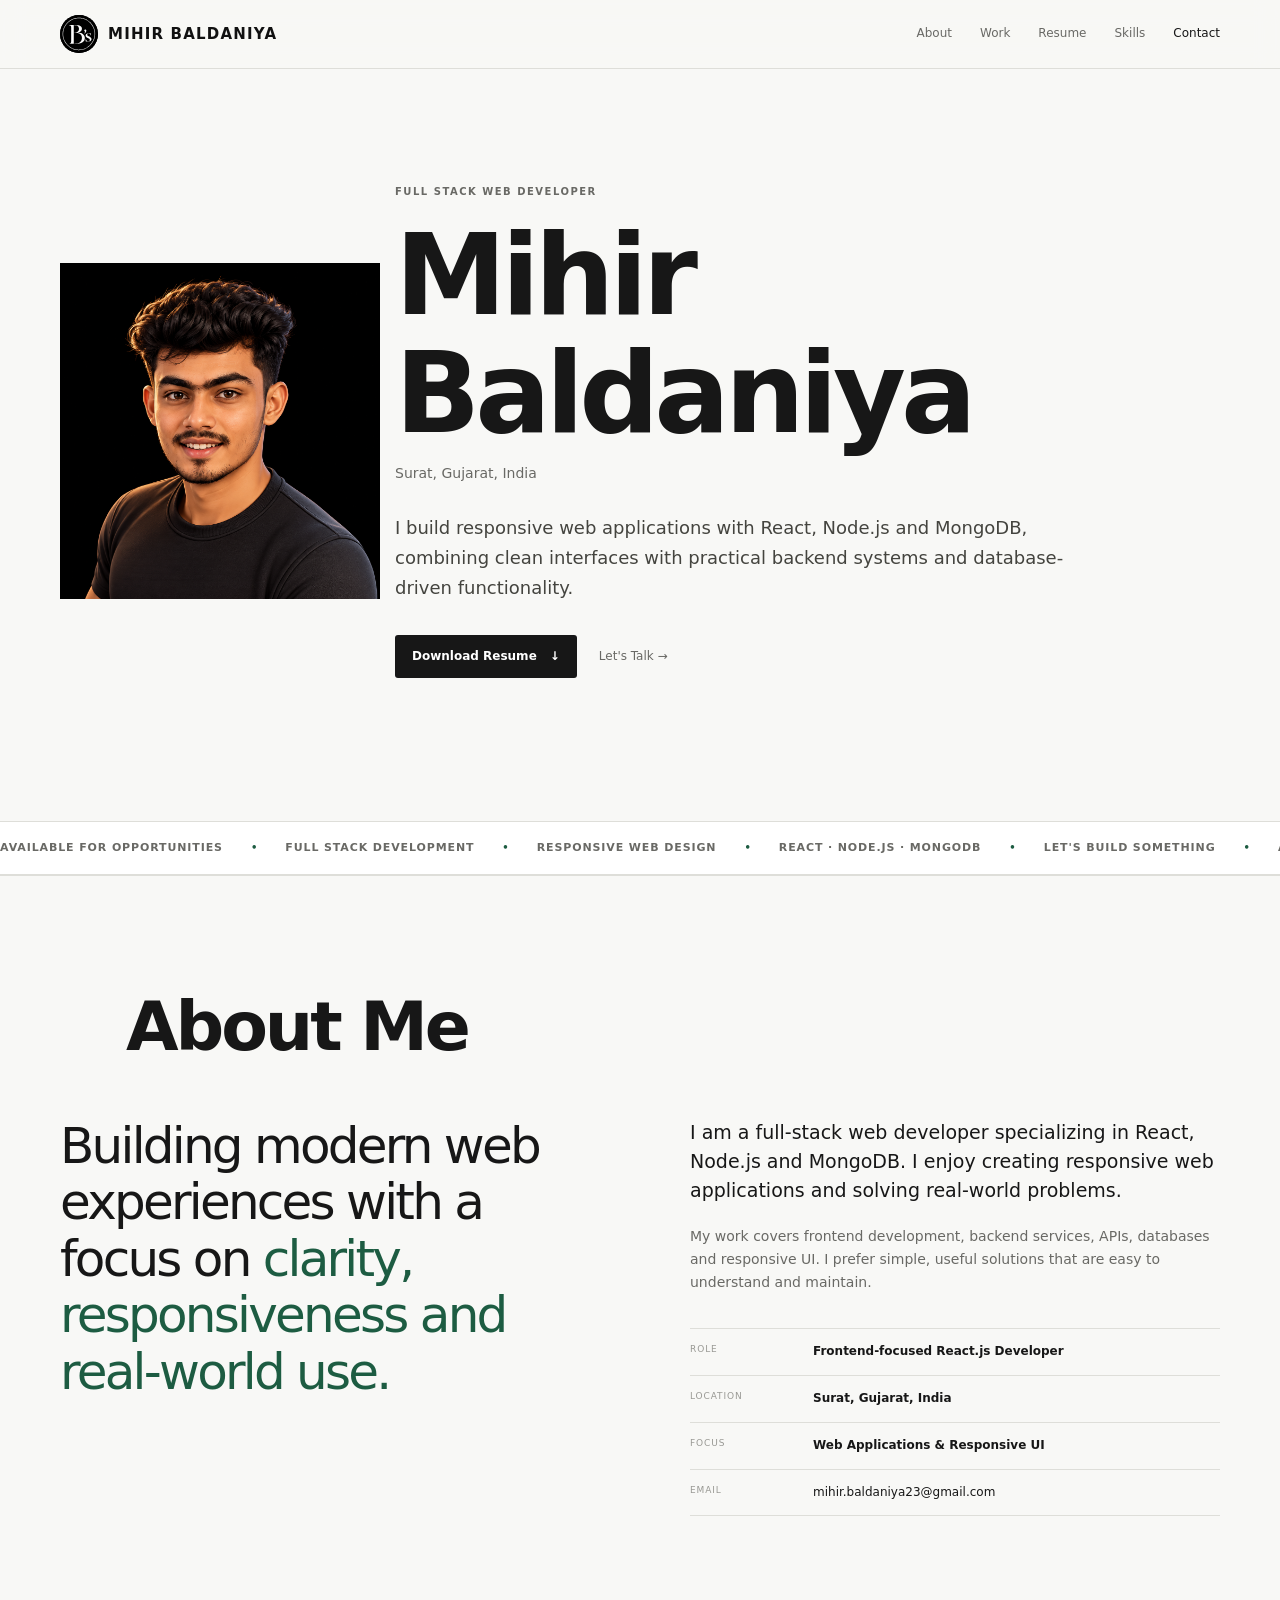
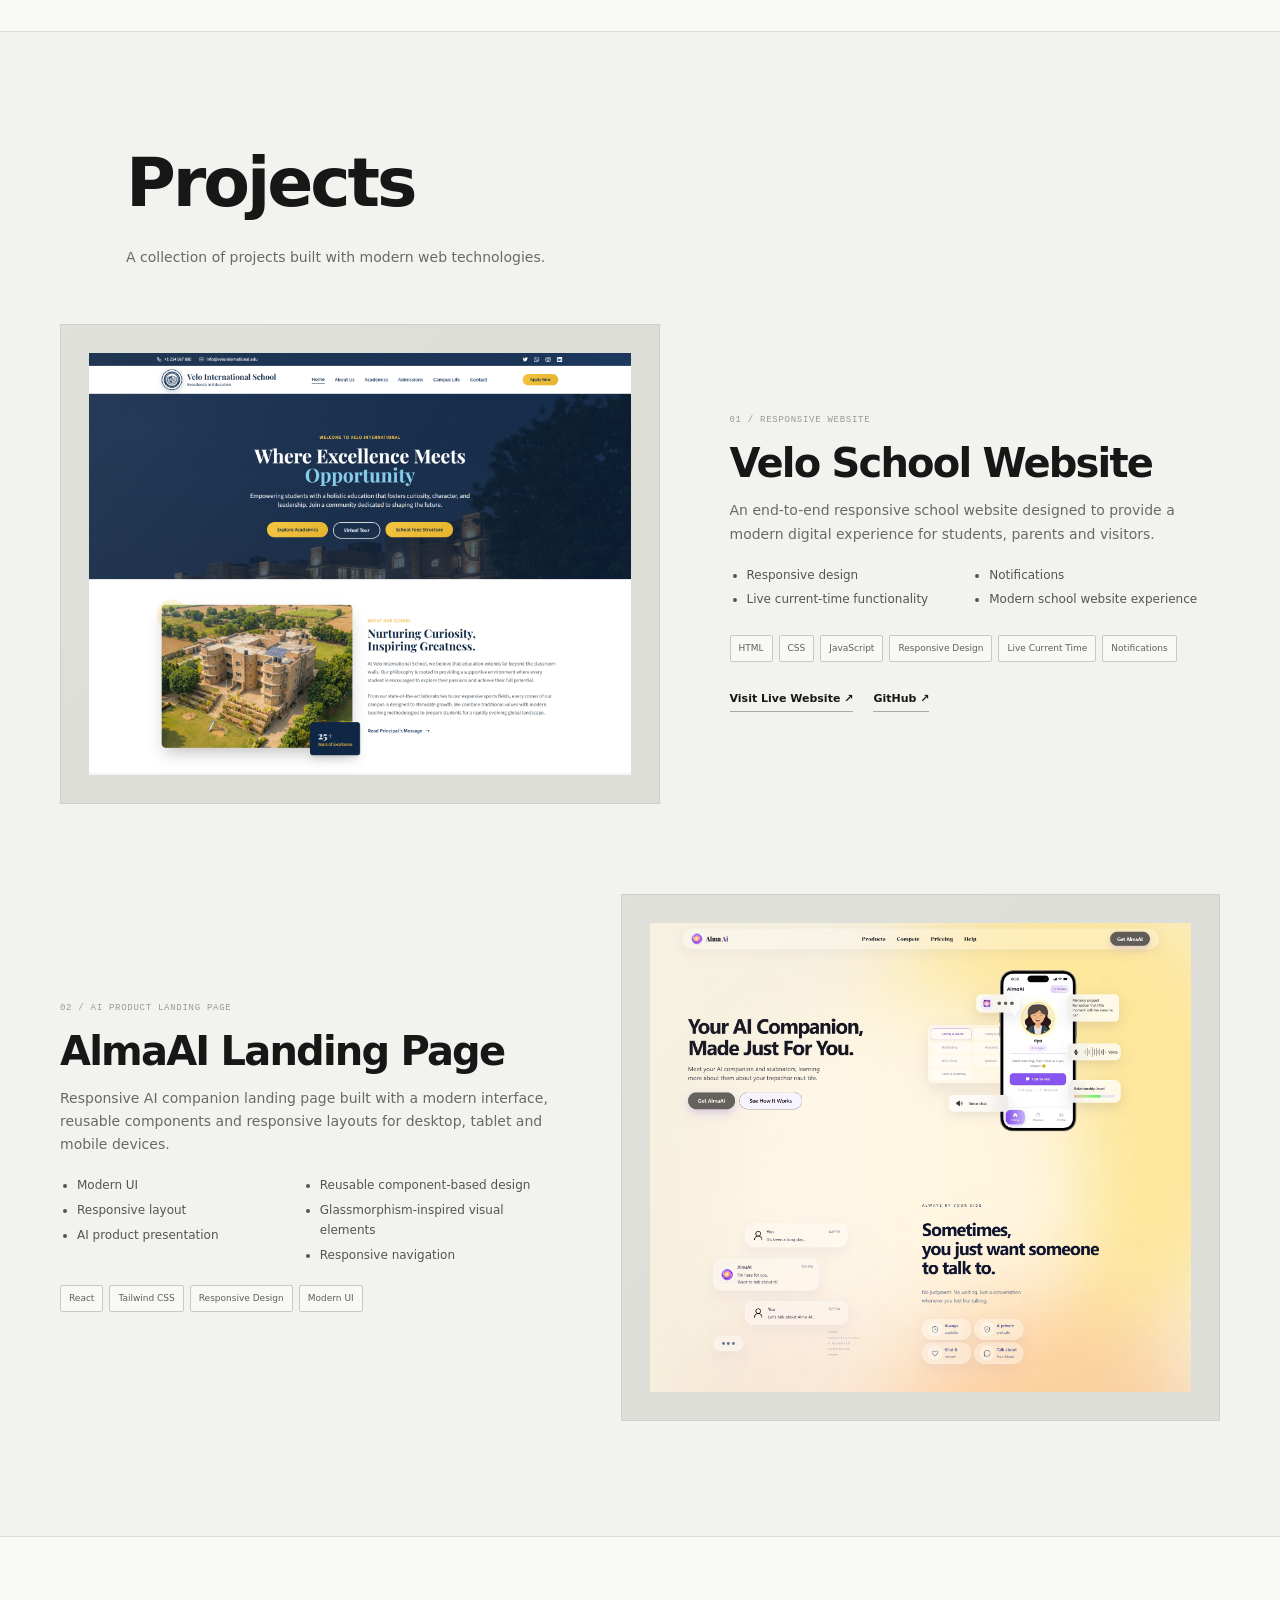
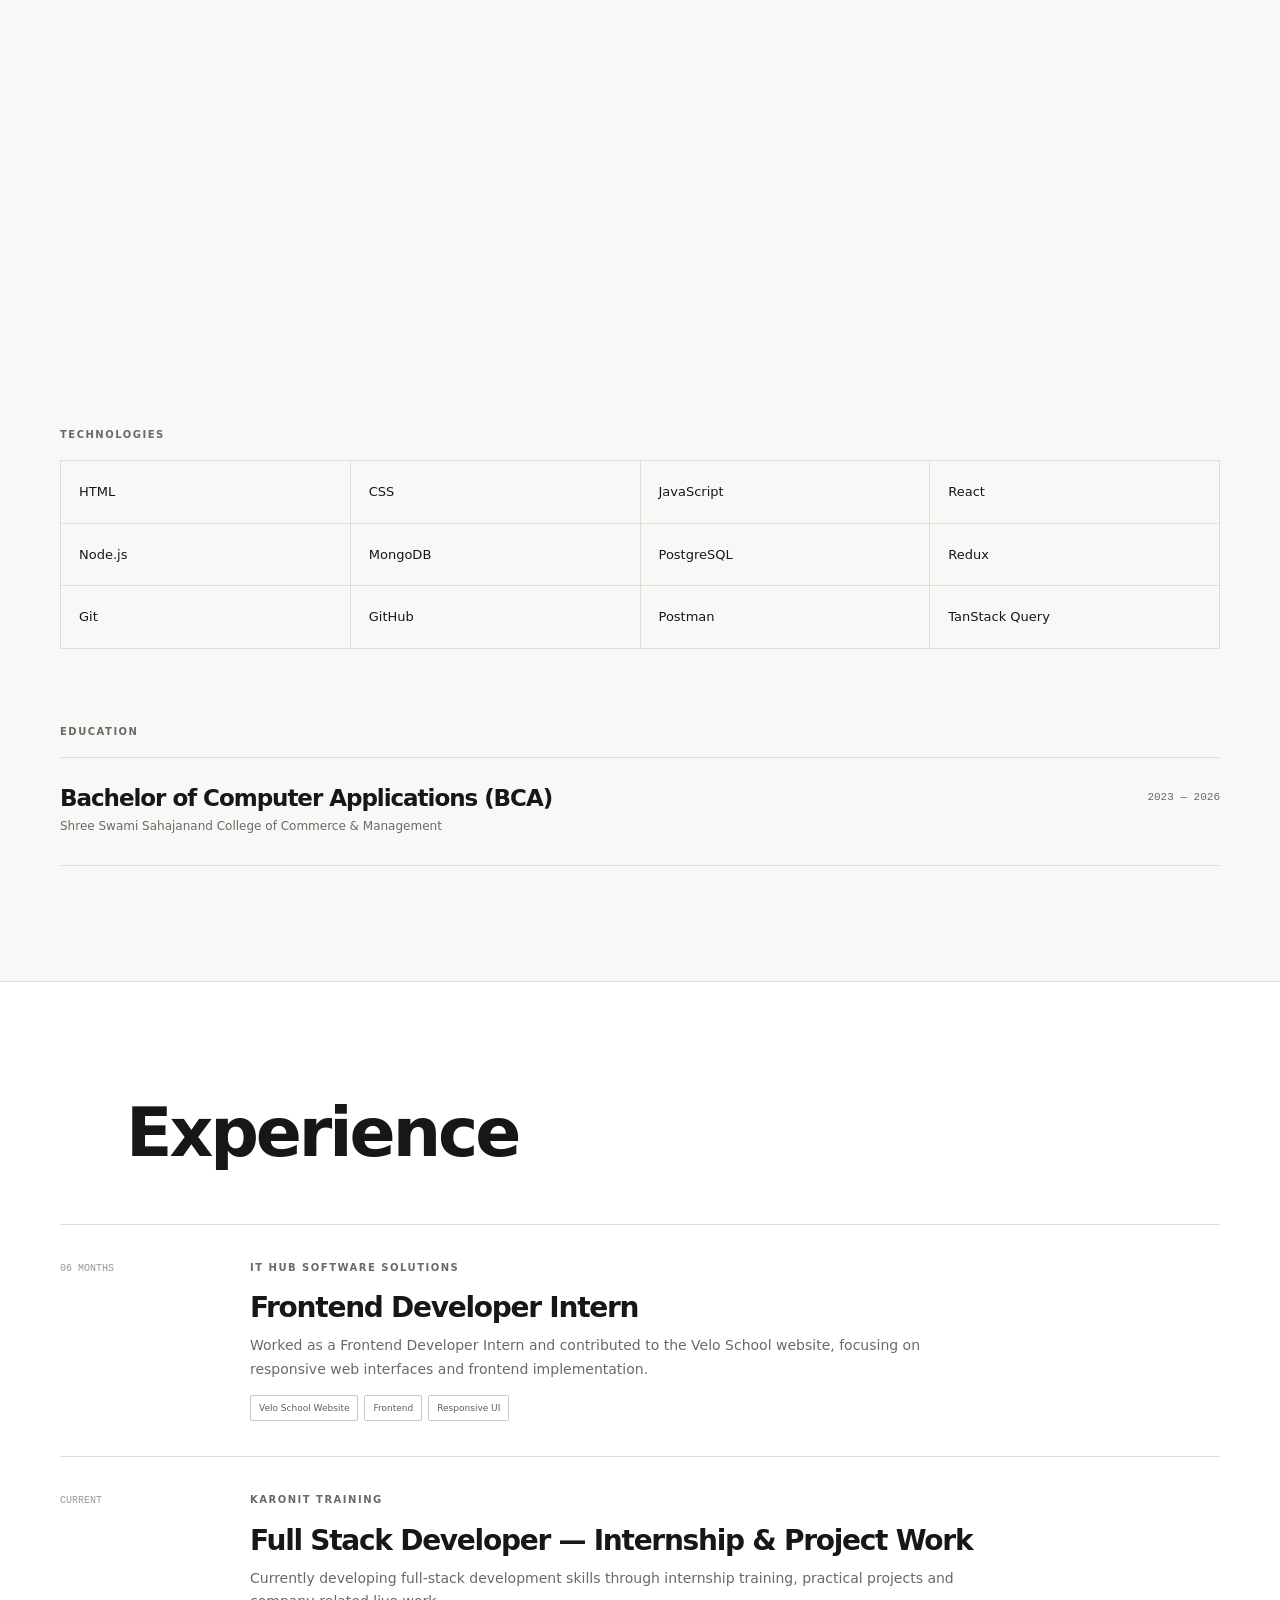
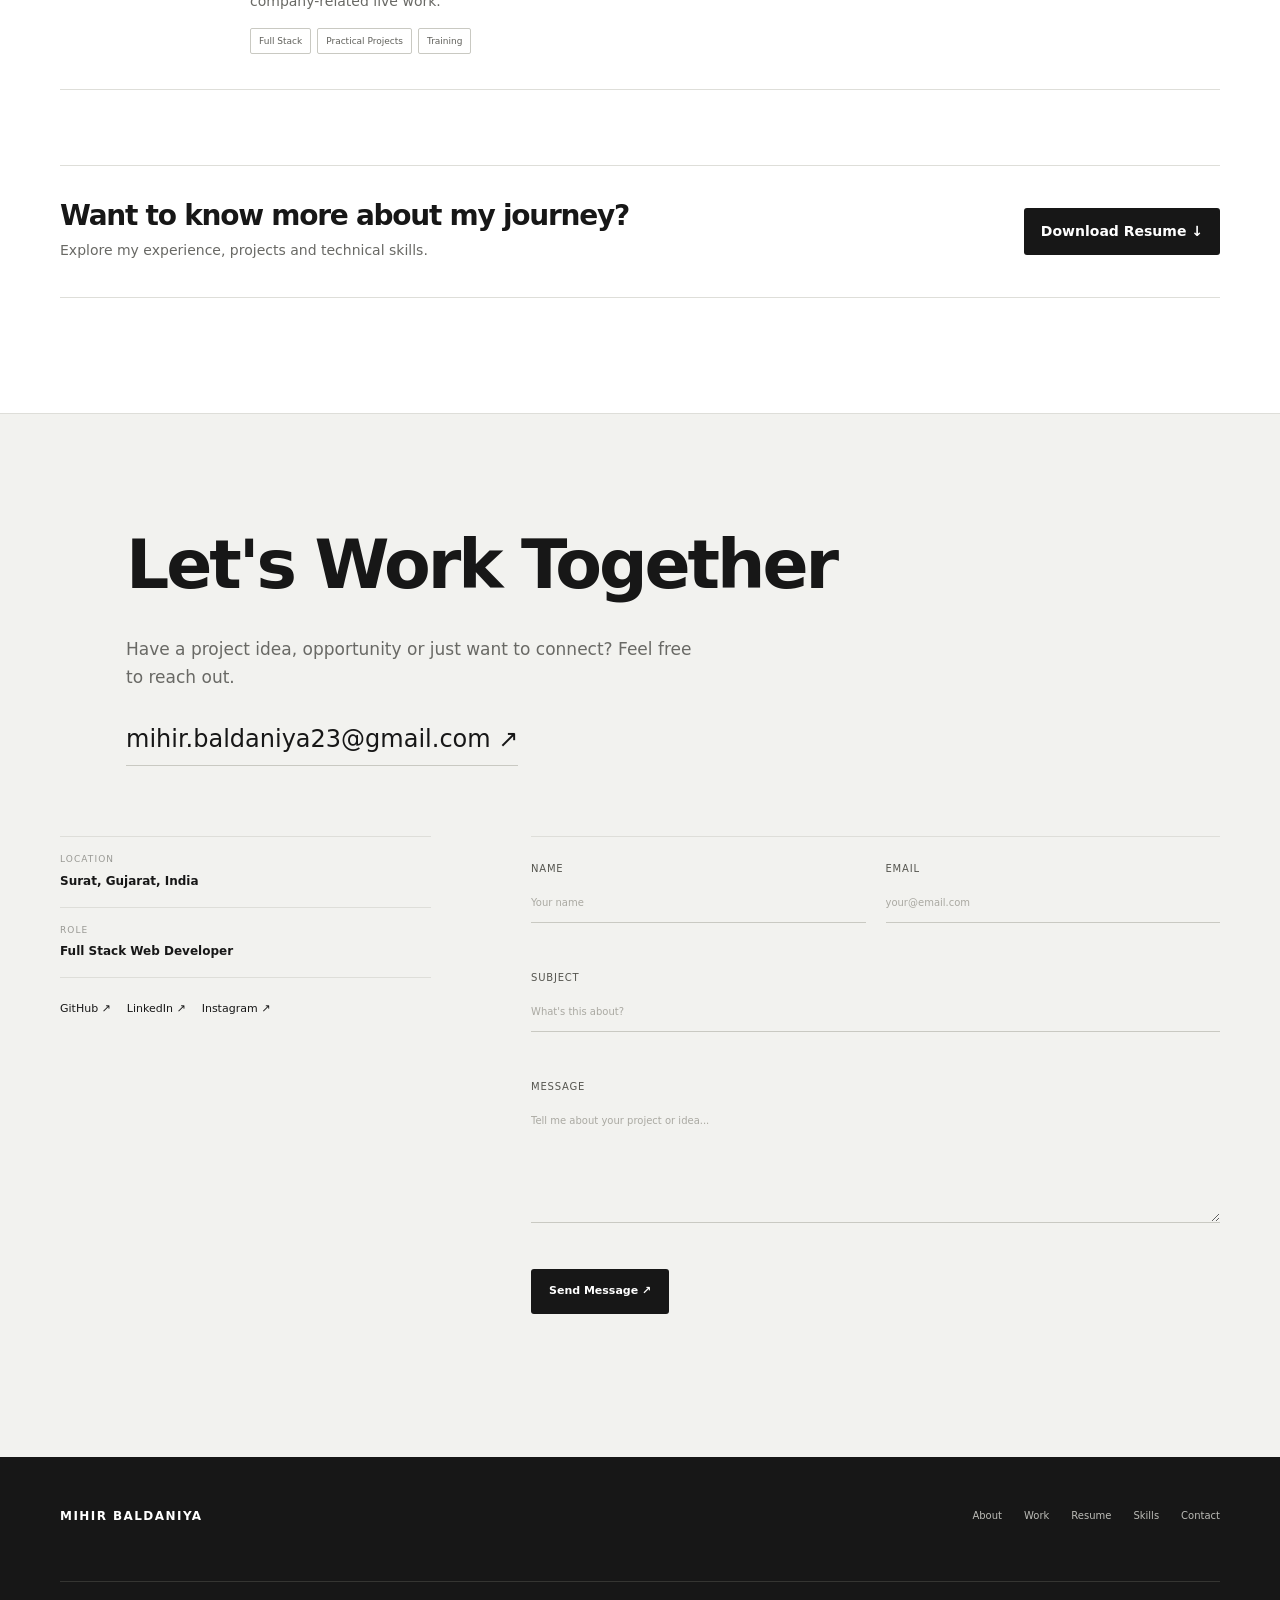
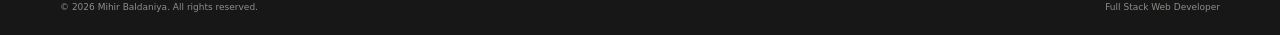
==== commit 3e7a5c8a: "Update index.html" ====
--- a/index.html
+++ b/index.html
@@ -2,154 +2,64 @@
 <html lang="en">
   <head>
     <meta charset="UTF-8" />
+
     <meta name="viewport" content="width=device-width, initial-scale=1.0" />
 
-    <!-- ======================= SEO ======================= -->
-    <title>Mihir Baldaniya | Full Stack &amp; React Developer, Gujarat</title>
-    <meta name="description" content="Portfolio of Mihir Baldaniya, a full stack web developer from Gujarat, India. Explore projects built with React, Node.js and MongoDB, and get in touch." />
+    <meta
+      name="description"
+      content="Portfolio of Mihir Baldaniya, a Full Stack Web Developer specializing in React, Node.js, MongoDB and modern responsive web applications."
+    />
+
     <meta name="author" content="Mihir Baldaniya" />
-    <meta name="robots" content="index, follow, max-image-preview:large, max-snippet:-1, max-video-preview:-1" />
-    <!-- Main address of the site: must match the version your host redirects to (www or non-www) -->
-    <link rel="canonical" href="https://mihirbaldaniya.site/" />
+
     <meta name="theme-color" content="#f8f8f6" />
 
-    <!-- Open Graph (link previews on Facebook, LinkedIn, WhatsApp) -->
+    <!-- Open Graph -->
+    <meta
+      property="og:title"
+      content="Mihir Baldaniya | Full Stack Web Developer"
+    />
+
+    <meta
+      property="og:description"
+      content="Portfolio of Mihir Baldaniya, a Full Stack Web Developer specializing in React, Node.js, MongoDB and modern responsive web applications."
+    />
+
     <meta property="og:type" content="website" />
-    <meta property="og:site_name" content="Mihir Baldaniya" />
-    <meta property="og:title" content="Mihir Baldaniya | Full Stack &amp; React Developer, Gujarat" />
-    <meta property="og:description" content="Full stack web developer from Gujarat, India. Projects built with React, Node.js and MongoDB." />
-    <meta property="og:url" content="https://mihirbaldaniya.site/" />
-    <!-- Create this image (1200 x 630, under ~300 KB) and upload it to assets/images/ -->
-    <meta property="og:image" content="https://mihirbaldaniya.site/assets/images/og-image.jpg" />
-    <meta property="og:image:width" content="1200" />
-    <meta property="og:image:height" content="630" />
-    <meta property="og:image:alt" content="Mihir Baldaniya, full stack web developer portfolio" />
-    <meta property="og:locale" content="en_IN" />
-
-    <!-- Twitter / X card -->
-    <meta name="twitter:card" content="summary_large_image" />
-    <meta name="twitter:title" content="Mihir Baldaniya | Full Stack &amp; React Developer, Gujarat" />
-    <meta name="twitter:description" content="Full stack web developer from Gujarat, India. Projects built with React, Node.js and MongoDB." />
-    <meta name="twitter:image" content="https://mihirbaldaniya.site/assets/images/og-image.jpg" />
-    <meta name="twitter:image:alt" content="Mihir Baldaniya, full stack web developer portfolio" />
-
-    <!-- Favicon (browser tab icon) -->
-    <link rel="icon" type="image/png" href="assets/images/cropped_circle_image.png" />
-    <link rel="apple-touch-icon" href="assets/images/cropped_circle_image.png" />
-
-    <!-- Google Search Console verification (uncomment only if you verify with the meta tag method) -->
-    <!-- <meta name="google-site-verification" content="YOUR_VERIFICATION_CODE" /> -->
-
-    <!-- Google Analytics 4 (uncomment and replace both G-XXXXXXXXXX with your Measurement ID)
-    <script async src="https://www.googletagmanager.com/gtag/js?id=G-XXXXXXXXXX"></script>
-    <script>
-      window.dataLayer = window.dataLayer || [];
-      function gtag() { dataLayer.push(arguments); }
-      gtag("js", new Date());
-      gtag("config", "G-XXXXXXXXXX");
-    </script>
-    -->
+
+    <!-- Browser Tab Logo / Favicon -->
+    <link rel="icon" type="image/png" href="assets/images/Logo_B's.png" />
+
+    <title>Mihir Baldaniya | Full Stack Web Developer</title>
 
     <link rel="stylesheet" href="css/style.css" />
-
-    <!-- Keeps the content visible if JavaScript is off or fails to load -->
-    <noscript>
-      <style>
-        body { opacity: 1; overflow: auto; }
-        #page-loader { display: none; }
-        .reveal, .hero-photo, .hero-content { opacity: 1; transform: none; }
-      </style>
-    </noscript>
-
-    <!-- Structured data: helps Google understand who the page is about.
-         Update "dateModified" when you make real content changes. -->
-    <script type="application/ld+json">
-      {
-        "@context": "https://schema.org",
-        "@graph": [
-          {
-            "@type": "WebSite",
-            "@id": "https://mihirbaldaniya.site/#website",
-            "url": "https://mihirbaldaniya.site/",
-            "name": "Mihir Baldaniya",
-            "description": "Portfolio of Mihir Baldaniya, a full stack web developer from Gujarat, India.",
-            "inLanguage": "en-IN",
-            "publisher": { "@id": "https://mihirbaldaniya.site/#person" }
-          },
-          {
-            "@type": "ProfilePage",
-            "@id": "https://mihirbaldaniya.site/#webpage",
-            "url": "https://mihirbaldaniya.site/",
-            "name": "Mihir Baldaniya | Full Stack & React Developer, Gujarat",
-            "description": "Portfolio of Mihir Baldaniya, a full stack web developer from Gujarat, India. Explore projects built with React, Node.js and MongoDB.",
-            "inLanguage": "en-IN",
-            "dateModified": "2026-10-05",
-            "isPartOf": { "@id": "https://mihirbaldaniya.site/#website" },
-            "about": { "@id": "https://mihirbaldaniya.site/#person" },
-            "mainEntity": { "@id": "https://mihirbaldaniya.site/#person" },
-            "primaryImageOfPage": {
-              "@type": "ImageObject",
-              "url": "https://mihirbaldaniya.site/assets/images/og-image.jpg",
-              "width": 1200,
-              "height": 630
-            }
-          },
-          {
-            "@type": "Person",
-            "@id": "https://mihirbaldaniya.site/#person",
-            "name": "Mihir Baldaniya",
-            "url": "https://mihirbaldaniya.site/",
-            "image": "https://mihirbaldaniya.site/assets/images/profile.png",
-            "jobTitle": "Full Stack Web Developer",
-            "description": "Full stack web developer and BCA student from Gujarat, India, working with React.js, Node.js, Express.js and MongoDB.",
-            "address": {
-              "@type": "PostalAddress",
-              "addressLocality": "Surat",
-              "addressRegion": "Gujarat",
-              "addressCountry": "IN"
-            },
-            "alumniOf": {
-              "@type": "CollegeOrUniversity",
-              "name": "Maharaja Krishnakumarsinhji Bhavnagar University"
-            },
-            "knowsAbout": [
-              "HTML",
-              "CSS",
-              "JavaScript",
-              "React.js",
-              "Node.js",
-              "Express.js",
-              "MongoDB",
-              "PostgreSQL",
-              "REST APIs",
-              "Tailwind CSS",
-              "Redux",
-              "Git and GitHub",
-              "Responsive web design",
-              "MERN stack development"
-            ],
-            "sameAs": [
-              "https://github.com/mihircodex",
-              "https://linkedin.com/in/mihirbaldaniyaofficial",
-              "https://www.instagram.com/mihir_baldaniya/"
-            ]
-          }
-        ]
-      }
-    </script>
   </head>
-
   <body>
-    <!-- ======================= Page loader =======================
-         Two black panels cover the screen and split open once the
-         page has loaded (animation is handled in css + js/script.js). -->
-    <div id="page-loader">
+
+
+    <!-- Page Loader -->
+    <!-- <div id="page-loader">
       <div class="loader-panel loader-top"></div>
       <div class="loader-panel loader-bottom"></div>
 
+      <div class="loader-content">
+        <span>MIHIR</span>
+        <span>BALDANIYA</span>
+      </div>
+    </div> -->
+
+    <!-- Page Loader -->
+    <div id="page-loader">
+      <!-- Top half -->
+      <div class="loader-panel loader-top"></div>
+
+      <!-- Bottom half -->
+      <div class="loader-panel loader-bottom"></div>
+
+      <!-- Logo -->
       <div class="loader-logo">
         <img
-          src="assets/images/cropped_circle_image.png"
+          src="assets/images/Logo_B's.png"
           alt="Mihir Baldaniya"
           draggable="false"
           ondragstart="return false;"
@@ -162,26 +72,23 @@
       </div>
     </div>
 
-    <!-- Accessibility: lets keyboard users skip the navigation -->
     <a class="skip-link" href="#main">Skip to content</a>
 
-    <!-- ======================= Header ======================= -->
     <header class="site-header" id="top">
       <div class="container nav-wrap">
-        <!-- Logo + name (empty alt: the link already has a label and the name is shown next to the logo) -->
         <a class="brand" href="#top" aria-label="Mihir Baldaniya home">
           <img
             src="assets/images/Logo_Bs.svg"
-            alt=""
+            alt="Mihir Baldaniya logo"
             class="brand-logo"
             draggable="false"
             ondragstart="return false;"
             oncontextmenu="return false;"
           />
+
           <span>MIHIR BALDANIYA</span>
         </a>
 
-        <!-- Hamburger button (visible on mobile only) -->
         <button
           class="menu-toggle"
           type="button"
@@ -193,7 +100,6 @@
           <span></span>
         </button>
 
-        <!-- Main navigation -->
         <nav class="site-nav" id="site-menu" aria-label="Primary navigation">
           <a href="#about">About</a>
           <a href="#work">Work</a>
@@ -202,33 +108,28 @@
           <a href="#contact">Contact</a>
         </nav>
       </div>
+      
     </header>
-
     <main id="main">
-      <!-- ======================= Hero ======================= -->
       <section class="hero section">
         <div class="container">
           <div class="hero-layout">
-            <!-- Profile photo (the "MB" initials show if the image fails to load).
-                 It is the first image on the page, so it loads with high priority. -->
             <div class="hero-photo">
               <div class="photo-box">
                 <img
                   src="assets/images/profile.png"
-                  alt="Portrait of Mihir Baldaniya"
-                  fetchpriority="high"
-                  decoding="async"
+                  alt="Mihir Baldaniya profile photo"
                   draggable="false"
                   ondragstart="return false;"
                   oncontextmenu="return false;"
                   onclick="return false;"
                   onerror="this.style.display = 'none'"
                 />
+
                 <span>MB</span>
               </div>
             </div>
 
-            <!-- Intro text and buttons -->
             <div class="hero-content">
               <p class="eyebrow">FULL STACK WEB DEVELOPER</p>
               <h1>Mihir Baldaniya</h1>
@@ -240,7 +141,9 @@
               </p>
 
               <div class="hero-links">
-                <a class="primary-link" href="resume.pdf" download>Download Resume <span>↓</span></a>
+                <a class="primary-link" href="resume.pdf" download
+                  >Download Resume <span>↓</span></a
+                >
                 <a href="#contact">Let's Talk <span>→</span></a>
               </div>
             </div>
@@ -248,9 +151,6 @@
         </div>
       </section>
 
-      <!-- ======================= Ticker =======================
-           The content is repeated twice on purpose, so the
-           scrolling animation loops without a visible jump. -->
       <section class="ticker" aria-label="Developer services">
         <div class="ticker-track">
           <span>Available for Opportunities</span><b>•</b>
@@ -258,7 +158,6 @@
           <span>Responsive Web Design</span><b>•</b>
           <span>React · Node.js · MongoDB</span><b>•</b>
           <span>Let's Build Something</span><b>•</b>
-          <!-- Copy for the seamless loop -->
           <span>Available for Opportunities</span><b>•</b>
           <span>Full Stack Development</span><b>•</b>
           <span>Responsive Web Design</span><b>•</b>
@@ -267,7 +166,6 @@
         </div>
       </section>
 
-      <!-- ======================= About ======================= -->
       <section class="section" id="about">
         <div class="container">
           <div class="section-title">
@@ -276,21 +174,17 @@
           </div>
 
           <div class="about-grid">
-            <!-- Left: highlighted statement -->
             <div>
               <p class="statement">
                 Building modern web experiences with a focus on
                 <em>clarity, responsiveness and real-world use.</em>
               </p>
             </div>
-
-            <!-- Right: description and quick facts -->
             <div class="copy-column">
               <p>
-                I am a full stack web developer from Gujarat, working mostly
-                with the MERN stack: MongoDB, Express.js, React.js and Node.js.
-                I am completing my BCA and gaining practical experience through
-                internship work and personal projects.
+                I am a full-stack web developer specializing in React, Node.js
+                and MongoDB. I enjoy creating responsive web applications and
+                solving real-world problems.
               </p>
               <p>
                 My work covers frontend development, backend services, APIs,
@@ -300,20 +194,21 @@
 
               <div class="quick-info">
                 <div>
-                  <span>Role</span>
-                  <strong>Frontend-focused React.js Developer</strong>
+                  <span>Role</span
+                  ><strong>Frontend-focused React.js Developer</strong>
                 </div>
                 <div>
-                  <span>Location</span>
-                  <strong>Surat, Gujarat, India</strong>
+                  <span>Location</span><strong>Surat, Gujarat, India</strong>
                 </div>
                 <div>
-                  <span>Focus</span>
-                  <strong>Web Applications &amp; Responsive UI</strong>
+                  <span>Focus</span
+                  ><strong>Web Applications &amp; Responsive UI</strong>
                 </div>
                 <div>
-                  <span>Email</span>
-                  <a href="mailto:mihir.baldaniya23@gmail.com">mihir.baldaniya23@gmail.com</a>
+                  <span>Email</span
+                  ><a href="mailto:mihir.baldaniya23@gmail.com"
+                    >mihir.baldaniya23@gmail.com</a
+                  >
                 </div>
               </div>
             </div>
@@ -321,37 +216,34 @@
         </div>
       </section>
 
-      <!-- ======================= Projects ======================= -->
       <section class="section work-section" id="work">
         <div class="container">
           <div class="section-title">
             <span></span>
-            <h2>Selected Projects</h2>
+            <h2>Projects</h2>
           </div>
           <p class="section-subtitle">
-            A selection of web projects, from a responsive school website to a
-            React landing page for an AI companion product.
+            A collection of projects built with modern web technologies.
           </p>
 
           <div class="project-list">
-            <!-- Project 1: Velo School Website -->
             <article class="project">
-              <!-- Project preview image (below the fold, so it loads lazily) -->
+              <!-- RIGHT SIDE: REAL PROJECT IMAGE -->
               <div class="project-image school-project">
                 <img
                   src="assets/images/velo-school.png"
-                  alt="Homepage of the Velo School website shown on desktop"
-                  loading="lazy"
-                  decoding="async"
+                  alt="Velo School Website Preview"
                   draggable="false"
                   oncontextmenu="return false;"
                 />
               </div>
 
-              <!-- Project details -->
+              <!-- LEFT SIDE: PROJECT CONTENT -->
               <div class="project-content">
                 <div class="project-label">01 / RESPONSIVE WEBSITE</div>
+
                 <h3>Velo School Website</h3>
+
                 <p>
                   An end-to-end responsive school website designed to provide a
                   modern digital experience for students, parents and visitors.
@@ -374,34 +266,42 @@
                 </div>
 
                 <div class="project-actions">
-                  <a href="https://veloschool.vercel.app/" target="_blank" rel="noopener noreferrer">
-                    Visit Velo School live site ↗
+                  <a
+                    href="https://veloschool.vercel.app/"
+                    target="_blank"
+                    rel="noopener noreferrer"
+                  >
+                    Visit Live Website ↗
                   </a>
-                  <a href="https://github.com/mihircodex/VeloSchool" target="_blank" rel="noopener noreferrer">
-                    Velo School on GitHub ↗
+
+                  <a
+                    href="https://github.com/mihircodex/VeloSchool"
+                    target="_blank"
+                    rel="noopener noreferrer"
+                  >
+                    GitHub ↗
                   </a>
                 </div>
               </div>
             </article>
 
-            <!-- Project 2: AlmaAI Landing Page -->
             <article class="project">
-              <!-- Project preview image (below the fold, so it loads lazily) -->
+              <!-- ALMAAI PROJECT IMAGE -->
               <div class="project-image alma-project">
                 <img
                   src="assets/images/alma-ai.png"
-                  alt="AlmaAI landing page with hero section and navigation"
-                  loading="lazy"
-                  decoding="async"
+                  alt="AlmaAI Landing Page Preview"
                   draggable="false"
                   oncontextmenu="return false;"
                 />
               </div>
 
-              <!-- Project details -->
+              <!-- PROJECT CONTENT -->
               <div class="project-content">
                 <div class="project-label">02 / AI PRODUCT LANDING PAGE</div>
+
                 <h3>AlmaAI Landing Page</h3>
+
                 <p>
                   Responsive AI companion landing page built with a modern
                   interface, reusable components and responsive layouts for
@@ -429,7 +329,6 @@
         </div>
       </section>
 
-      <!-- ======================= Skills & Education ======================= -->
       <section class="section" id="skills">
         <div class="container">
           <div class="section-title">
@@ -437,7 +336,6 @@
             <h2>Skills &amp; Education</h2>
           </div>
 
-          <!-- Skill groups -->
           <div class="skill-columns">
             <div class="skill-block">
               <p class="eyebrow">WEB DEVELOPMENT</p>
@@ -448,16 +346,14 @@
                 experiences.
               </p>
             </div>
-
             <div class="skill-block">
               <p class="eyebrow">SYSTEMS &amp; APIS</p>
               <h3>Backend &amp; Databases</h3>
               <p>
-                Node.js, Express.js, MongoDB and PostgreSQL, with REST API
-                development and database-driven web applications.
+                Node.js, MongoDB and PostgreSQL, with REST API development and
+                database-driven web applications.
               </p>
             </div>
-
             <div class="skill-block">
               <p class="eyebrow">DEVELOPMENT TOOLS</p>
               <h3>Tools &amp; Workflow</h3>
@@ -468,32 +364,25 @@
             </div>
           </div>
 
-          <!-- Technology grid -->
           <div class="tech-section">
             <p class="eyebrow">TECHNOLOGIES</p>
             <div class="tech-row">
-              <span>HTML</span>
-              <span>CSS</span>
-              <span>JavaScript</span>
-              <span>React</span>
-              <span>Node.js</span>
-              <span>MongoDB</span>
-              <span>PostgreSQL</span>
-              <span>Redux</span>
-              <span>Git</span>
-              <span>GitHub</span>
-              <span>Postman</span>
-              <span>TanStack Query</span>
-            </div>
-          </div>
-
-          <!-- Education -->
+              <span>HTML</span><span>CSS</span><span>JavaScript</span
+              ><span>React</span><span>Node.js</span><span>MongoDB</span>
+              <span>PostgreSQL</span><span>Redux</span><span>Git</span
+              ><span>GitHub</span><span>Postman</span
+              ><span>TanStack Query</span>
+            </div>
+          </div>
+
           <div class="education">
             <p class="eyebrow">EDUCATION</p>
             <div class="education-row">
               <div>
                 <h3>Bachelor of Computer Applications (BCA)</h3>
-                <p>Shree Swami Sahajanand College of Commerce &amp; Management</p>
+                <p>
+                  Shree Swami Sahajanand College of Commerce &amp; Management
+                </p>
               </div>
               <strong>2023 — 2026</strong>
             </div>
@@ -501,16 +390,14 @@
         </div>
       </section>
 
-      <!-- ======================= Experience ======================= -->
       <section class="section resume-section" id="resume">
         <div class="container">
           <div class="section-title">
             <span></span>
-            <h2>Internship &amp; Training</h2>
+            <h2>Experience</h2>
           </div>
 
           <div class="resume-list">
-            <!-- Experience 1: IT Hub Software Solutions -->
             <article class="resume-item">
               <div class="resume-date">06 MONTHS</div>
               <div>
@@ -522,14 +409,12 @@
                   frontend implementation.
                 </p>
                 <div class="tags">
-                  <span>Velo School Website</span>
-                  <span>Frontend</span>
-                  <span>Responsive UI</span>
+                  <span>Velo School Website</span><span>Frontend</span
+                  ><span>Responsive UI</span>
                 </div>
               </div>
             </article>
 
-            <!-- Experience 2: Karonit Training (current) -->
             <article class="resume-item">
               <div class="resume-date">CURRENT</div>
               <div>
@@ -541,121 +426,189 @@
                   live work.
                 </p>
                 <div class="tags">
-                  <span>Full Stack</span>
-                  <span>Practical Projects</span>
-                  <span>Training</span>
+                  <span>Full Stack</span><span>Practical Projects</span
+                  ><span>Training</span>
                 </div>
               </div>
             </article>
           </div>
 
-          <!-- Resume download banner -->
           <div class="resume-download">
             <div>
               <h3>Want to know more about my journey?</h3>
               <p>Explore my experience, projects and technical skills.</p>
             </div>
-            <a href="resume.pdf" download class="primary-link">Download Resume ↓</a>
+            <a href="resume.pdf" download class="primary-link"
+              >Download Resume ↓</a
+            >
           </div>
         </div>
       </section>
 
-      <!-- ======================= Contact ======================= -->
       <section class="section contact-section" id="contact">
         <div class="container">
           <div class="section-title">
             <span></span>
-            <h2>Get in Touch</h2>
-          </div>
-
+            <h2>Let's Work Together</h2>
+          </div>
           <div class="contact-intro">
             <p>
-              Have a project, internship or job opportunity in mind? I am based
-              in Gujarat and happy to talk about full stack or frontend work.
-              Send a message using the form or email me directly.
+              Have a project idea, opportunity or just want to connect? Feel
+              free to reach out.
             </p>
-            <a class="email-link" href="mailto:mihir.baldaniya23@gmail.com">mihir.baldaniya23@gmail.com ↗</a>
+            <a class="email-link" href="mailto:mihir.baldaniya23@gmail.com"
+              >mihir.baldaniya23@gmail.com ↗</a
+            >
           </div>
 
           <div class="contact-layout">
-            <!-- Left: contact details and social links -->
             <div class="contact-meta">
               <div>
-                <span>LOCATION</span>
-                <strong>Surat, Gujarat, India</strong>
+                <span>LOCATION</span><strong>Surat, Gujarat, India</strong>
               </div>
               <div>
-                <span>ROLE</span>
-                <strong>Full Stack Web Developer</strong>
-              </div>
-
+                <span>ROLE</span><strong>Full Stack Web Developer</strong>
+              </div>
               <div class="socials">
-                <a href="https://github.com/mihircodex" target="_blank" rel="noopener noreferrer" aria-label="Mihir Baldaniya on GitHub">GitHub ↗</a>
-                <a href="https://linkedin.com/in/mihirbaldaniyaofficial" target="_blank" rel="noopener noreferrer" aria-label="Mihir Baldaniya on LinkedIn">LinkedIn ↗</a>
-                <a href="https://www.instagram.com/mihir_baldaniya/" target="_blank" rel="noopener noreferrer" aria-label="Mihir Baldaniya on Instagram">Instagram ↗</a>
-              </div>
-            </div>
-
-            <!-- Right: contact form
-                 Validated and submitted from js/script.js.
-                 The two hidden fields are used by the form service. -->
-            <form id="contact-form" novalidate>
-              <input type="hidden" name="access_key" value="ed647462-3d28-49dc-b84d-a028d55f69c2" />
-              <input type="hidden" name="from_name" value="Mihir Baldaniya Portfolio" />
-
-              <div class="form-grid">
-                <label>
-                  Name
-                  <input id="name" name="name" type="text" autocomplete="name" placeholder="Your name" />
-                  <small id="name-error"></small>
-                </label>
-
-                <label>
-                  Email
-                  <input id="email" name="email" type="email" autocomplete="email" placeholder="your@email.com" />
-                  <small id="email-error"></small>
-                </label>
-              </div>
-
-              <label>
-                Subject
-                <input id="subject" name="subject" type="text" placeholder="What's this about?" />
-                <small id="subject-error"></small>
-              </label>
-
-              <label>
-                Message
-                <textarea id="message" name="message" rows="6" placeholder="Tell me about your project or idea..."></textarea>
-                <small id="message-error"></small>
-              </label>
-
-              <button type="submit" id="submit-button">Send Message ↗</button>
-
-              <!-- Success / status message (announced by screen readers) -->
-              <p class="success" id="form-success" role="status" aria-live="polite"></p>
-            </form>
+                <a
+                  href="https://github.com/mihircodex"
+                  target="_blank"
+                  rel="noopener noreferrer"
+                  aria-label="GitHub"
+                  >GitHub ↗</a
+                >
+                <a
+                  href="https://linkedin.com/in/mihirbaldaniyaofficial"
+                  target="_blank"
+                  rel="noopener noreferrer"
+                  aria-label="LinkedIn"
+                  >LinkedIn ↗</a
+                >
+                <a
+                  href="https://www.instagram.com/mihir_baldaniya/"
+                  target="_blank"
+                  rel="noopener noreferrer"
+                  aria-label="Instagram"
+                  >Instagram ↗</a
+                >
+              </div>
+            </div>
+
+
+
+            <!-- FORM  -->
+          <form id="contact-form" novalidate>
+
+  <input
+    type="hidden"
+    name="access_key"
+    value="ed647462-3d28-49dc-b84d-a028d55f69c2"
+  />
+
+  <input
+    type="hidden"
+    name="from_name"
+    value="Mihir Baldaniya Portfolio"
+  />
+
+  <div class="form-grid">
+
+    <label>
+      Name
+
+      <input
+        id="name"
+        name="name"
+        type="text"
+        autocomplete="name"
+        placeholder="Your name"
+      />
+
+      <small id="name-error"></small>
+    </label>
+
+
+    <label>
+      Email
+
+      <input
+        id="email"
+        name="email"
+        type="email"
+        autocomplete="email"
+        placeholder="your@email.com"
+      />
+
+      <small id="email-error"></small>
+    </label>
+
+  </div>
+
+
+  <label>
+    Subject
+
+    <input
+      id="subject"
+      name="subject"
+      type="text"
+      placeholder="What's this about?"
+    />
+
+    <small id="subject-error"></small>
+  </label>
+
+
+  <label>
+    Message
+
+    <textarea
+      id="message"
+      name="message"
+      rows="6"
+      placeholder="Tell me about your project or idea..."
+    ></textarea>
+
+    <small id="message-error"></small>
+  </label>
+
+
+  <button
+    type="submit"
+    id="submit-button"
+  >
+    Send Message ↗
+  </button>
+
+
+  <p
+    class="success"
+    id="form-success"
+    role="status"
+    aria-live="polite"
+  ></p>
+
+</form>
+            <!-- FROM -->
           </div>
         </div>
       </section>
     </main>
 
-    <!-- ======================= Footer ======================= -->
     <footer>
       <div class="container footer-main">
         <a class="brand" href="#top">MIHIR BALDANIYA</a>
         <nav aria-label="Footer navigation">
-          <a href="#about">About</a>
-          <a href="#work">Work</a>
-          <a href="#resume">Resume</a>
-          <a href="#skills">Skills</a>
-          <a href="#contact">Contact</a>
+          <a href="#about">About</a><a href="#work">Work</a
+          ><a href="#resume">Resume</a><a href="#skills">Skills</a
+          ><a href="#contact">Contact</a>
         </nav>
       </div>
-
       <div class="container footer-bottom">
-        <!-- The year is filled in automatically by js/script.js -->
-        <span>© <span id="year"></span> Mihir Baldaniya. All rights reserved.</span>
-        <span>Full Stack Web Developer · Gujarat, India</span>
+        <span
+          >© <span id="year"></span> Mihir Baldaniya. All rights reserved.</span
+        >
+        <span>Full Stack Web Developer</span>
       </div>
     </footer>
 
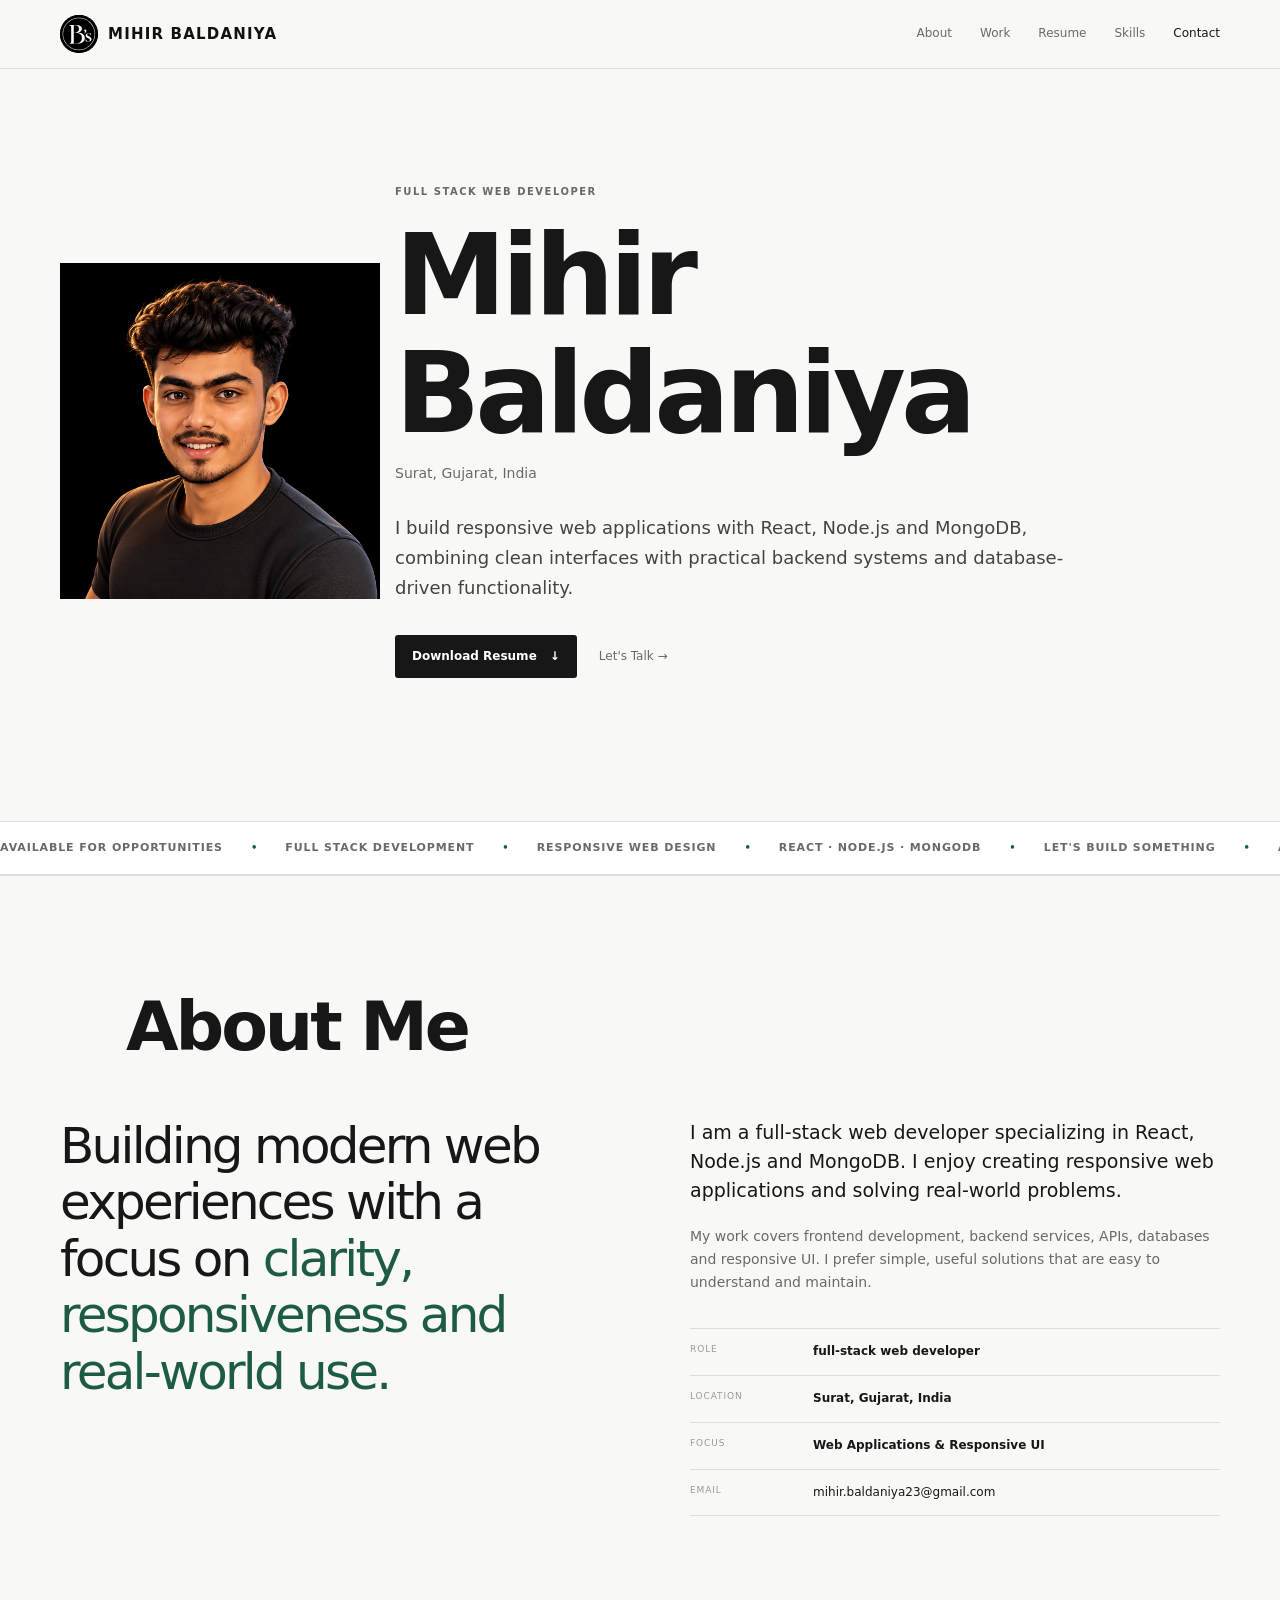
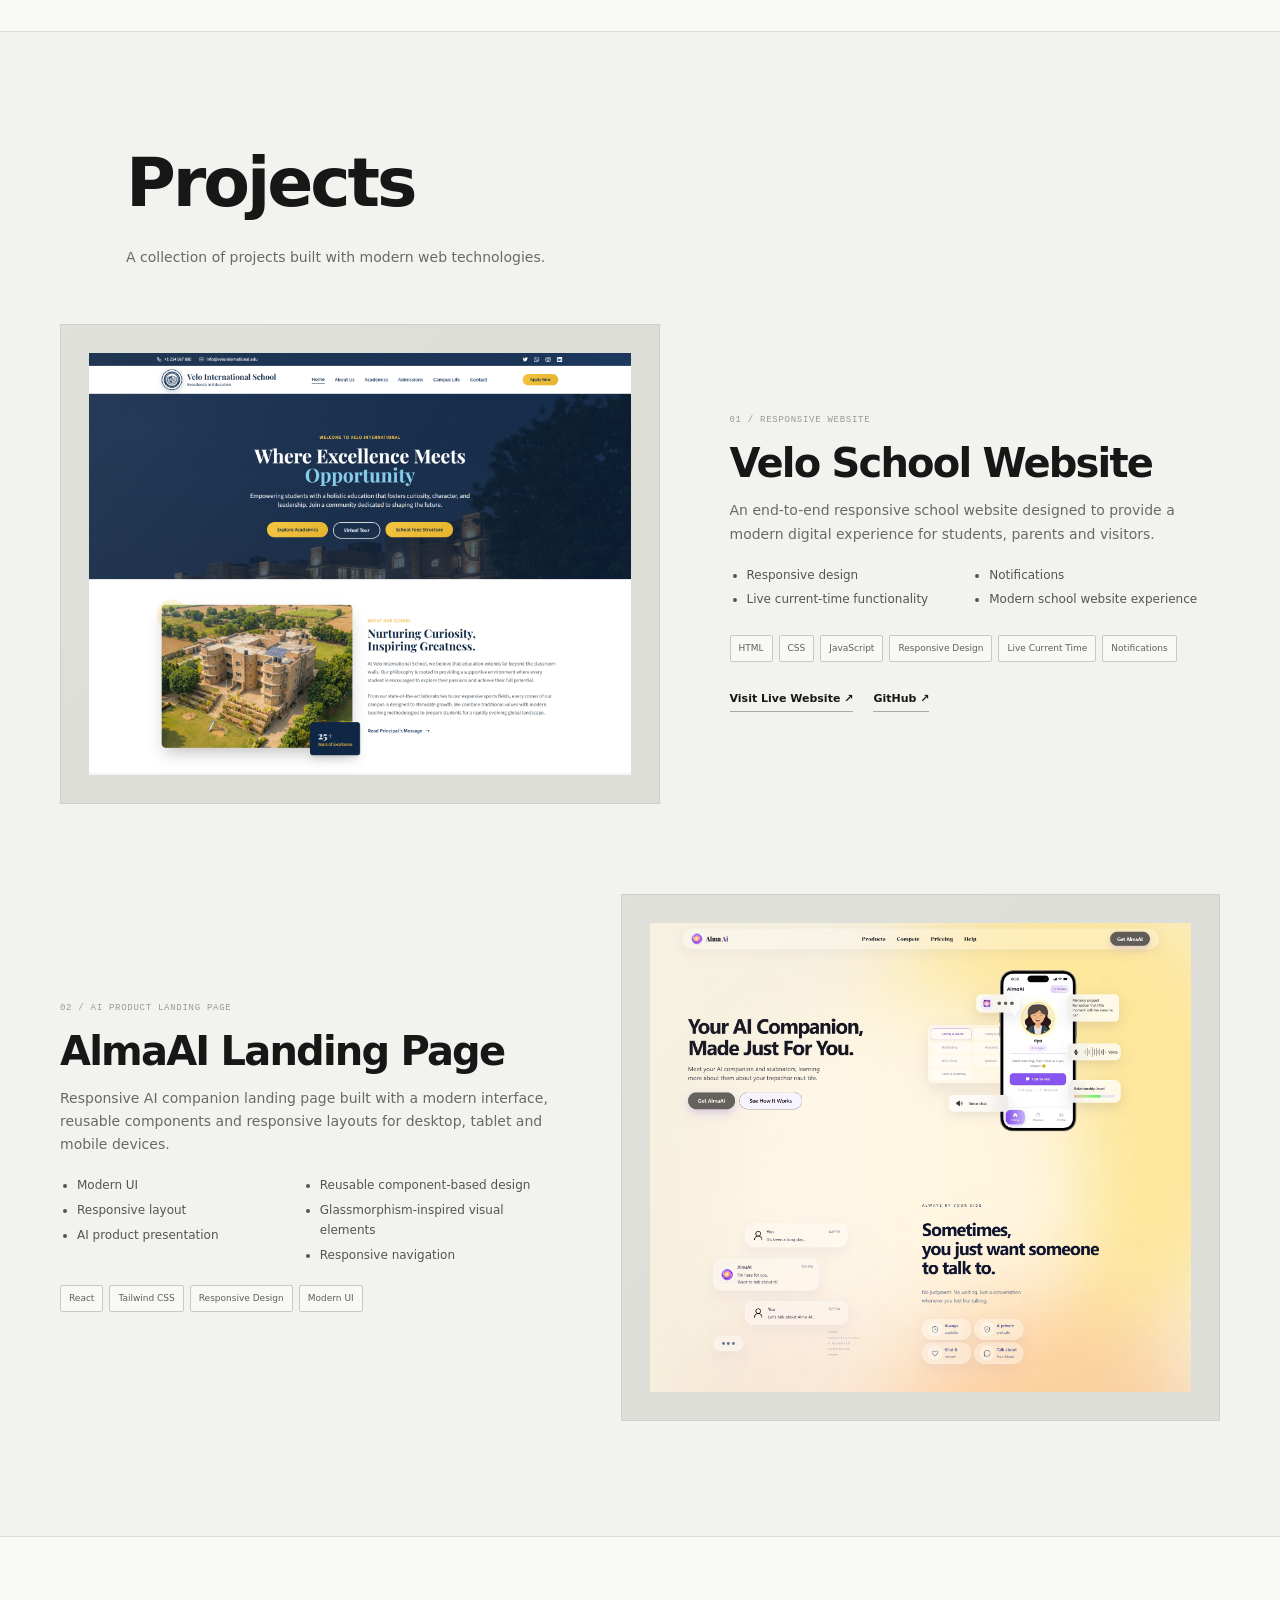
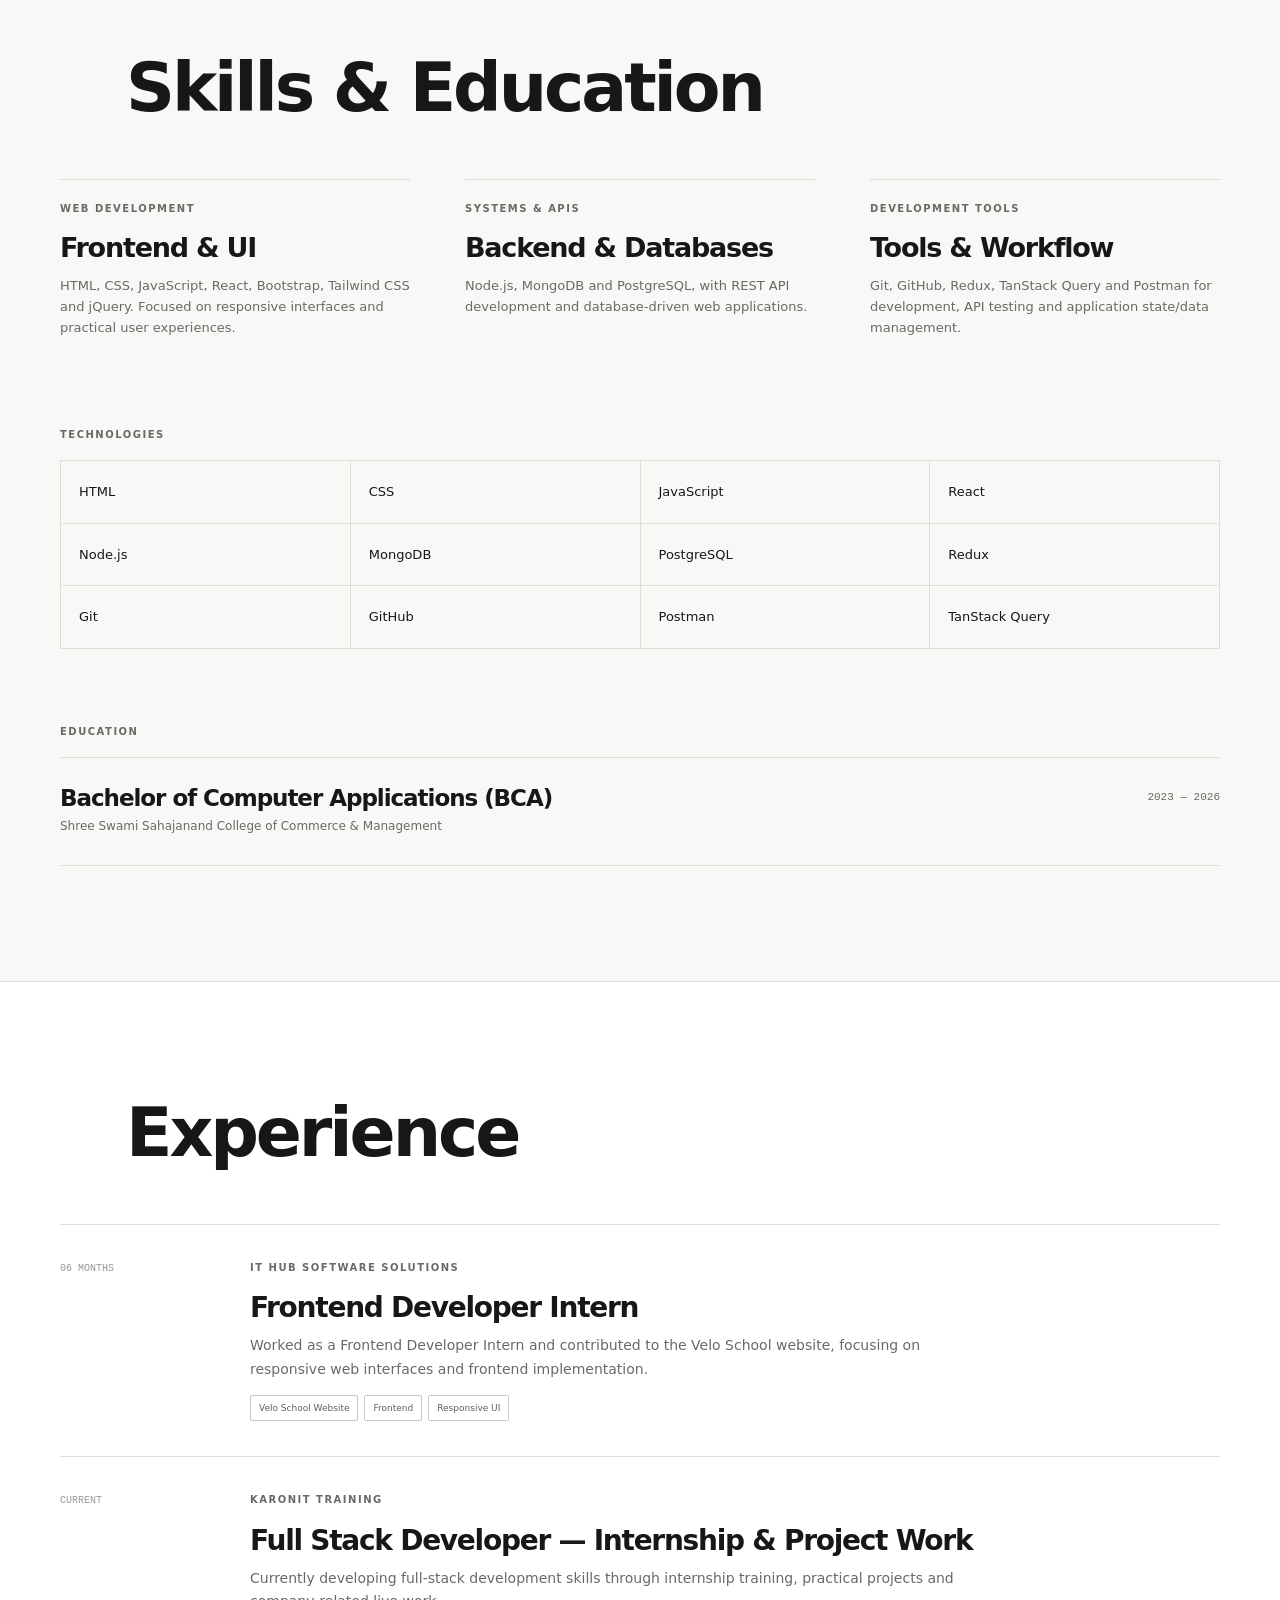
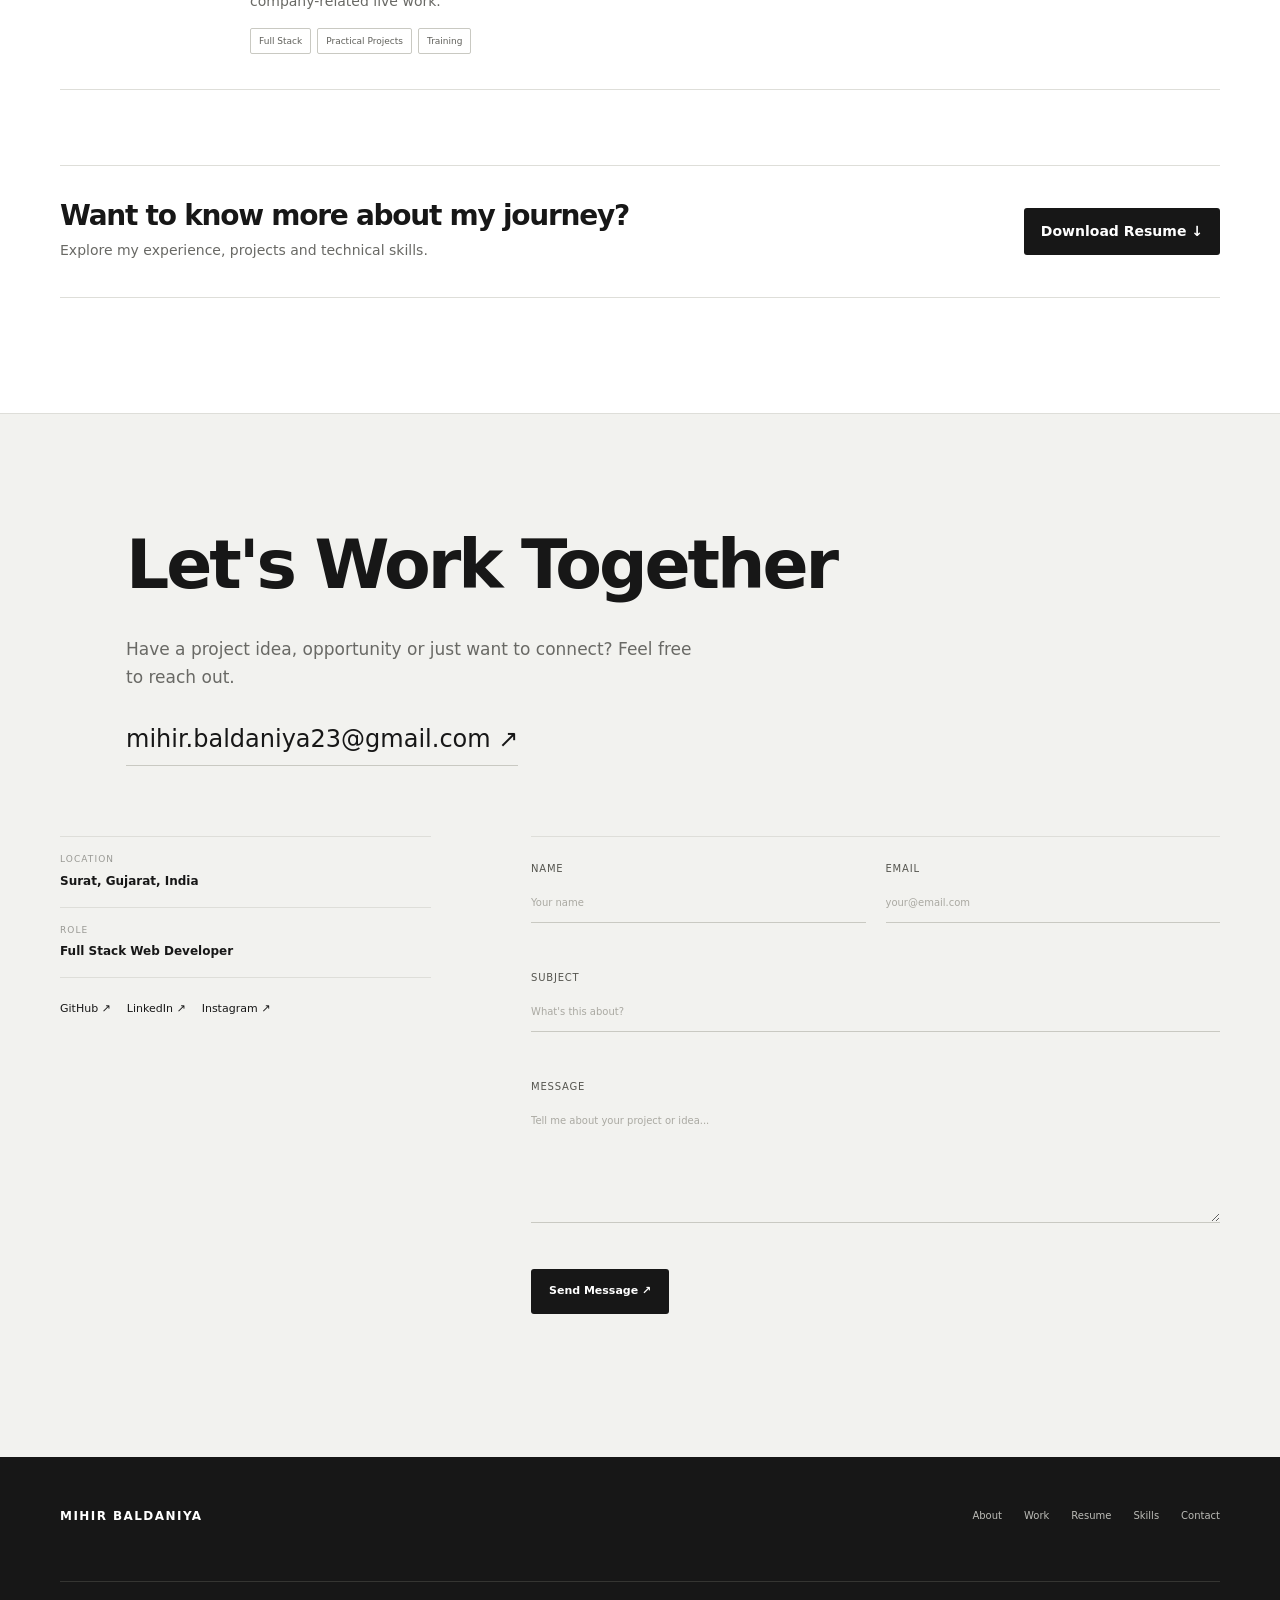
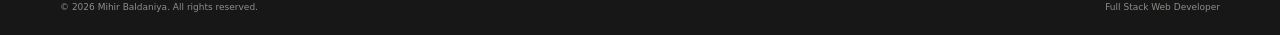
==== commit 7e9486ca: "Update index.html" ====
--- a/index.html
+++ b/index.html
@@ -195,7 +195,7 @@
               <div class="quick-info">
                 <div>
                   <span>Role</span
-                  ><strong>Frontend-focused React.js Developer</strong>
+                  ><strong>full-stack web developer</strong>
                 </div>
                 <div>
                   <span>Location</span><strong>Surat, Gujarat, India</strong>
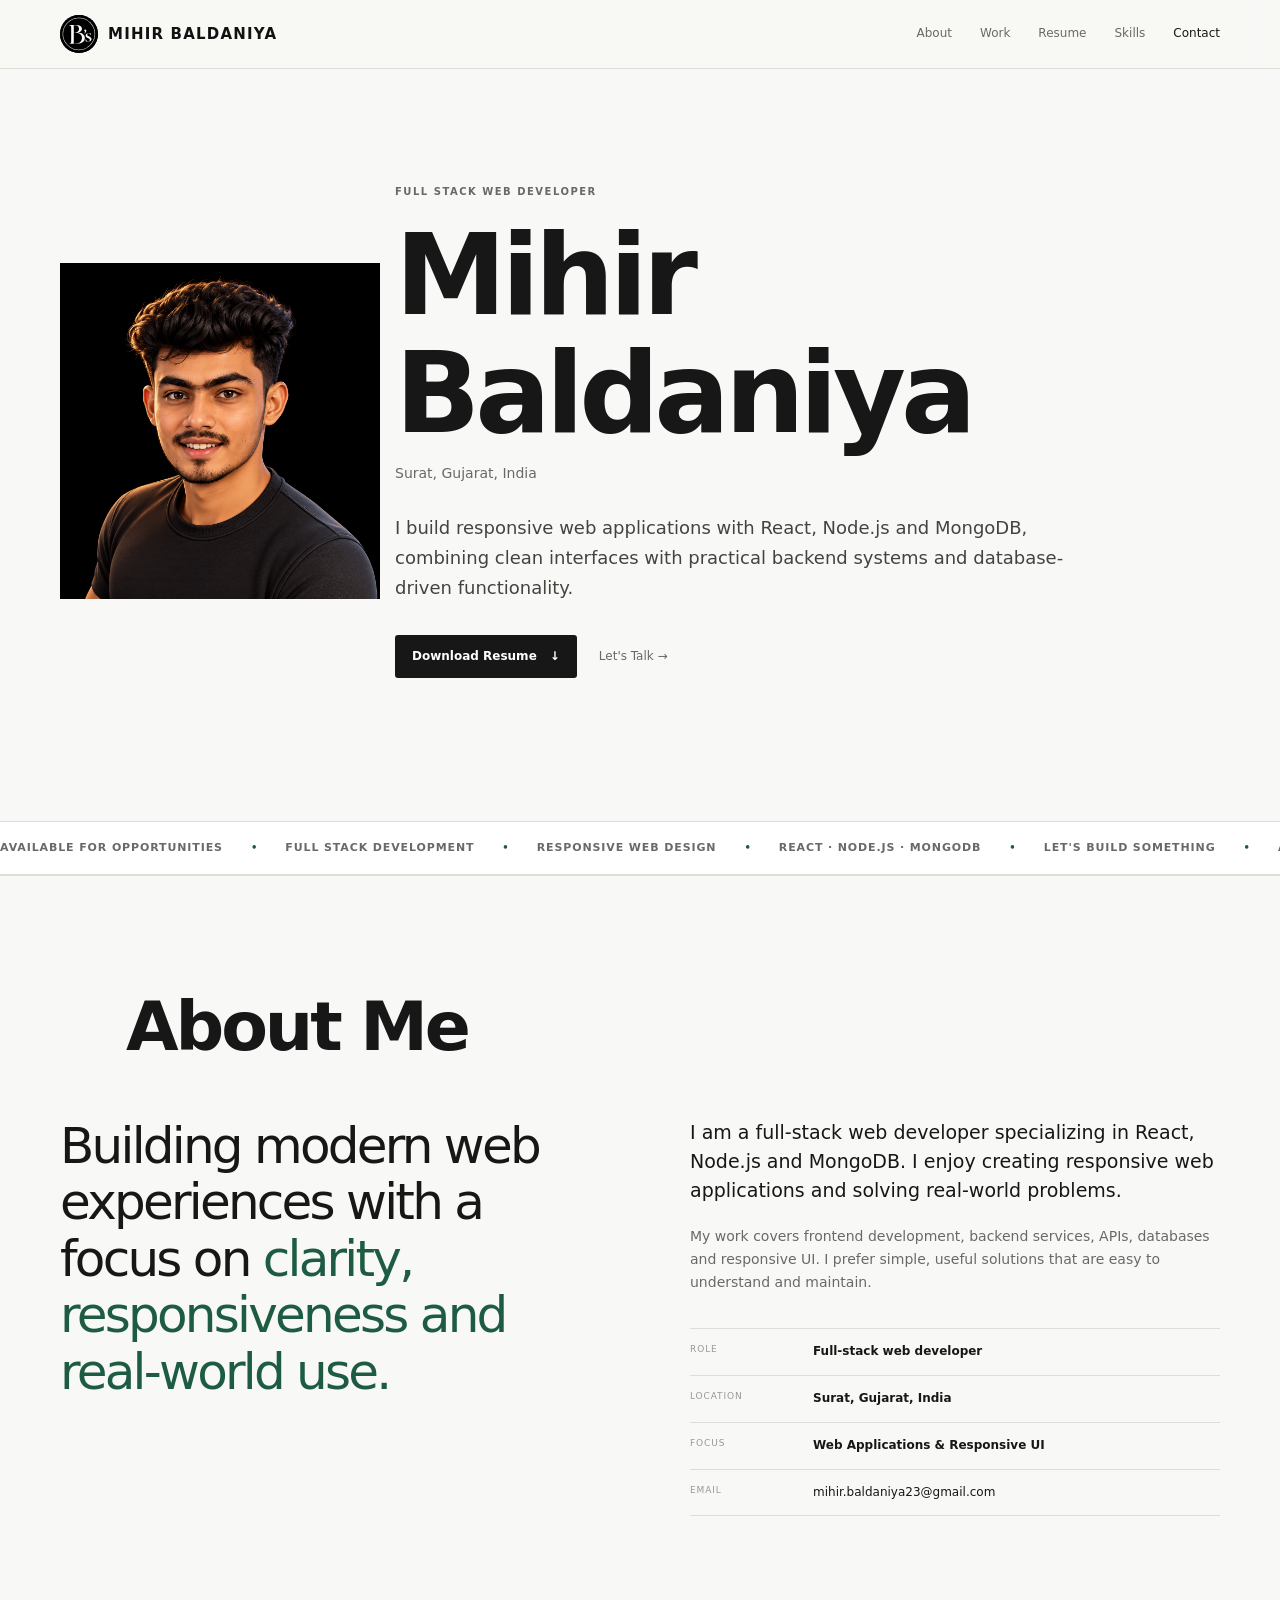
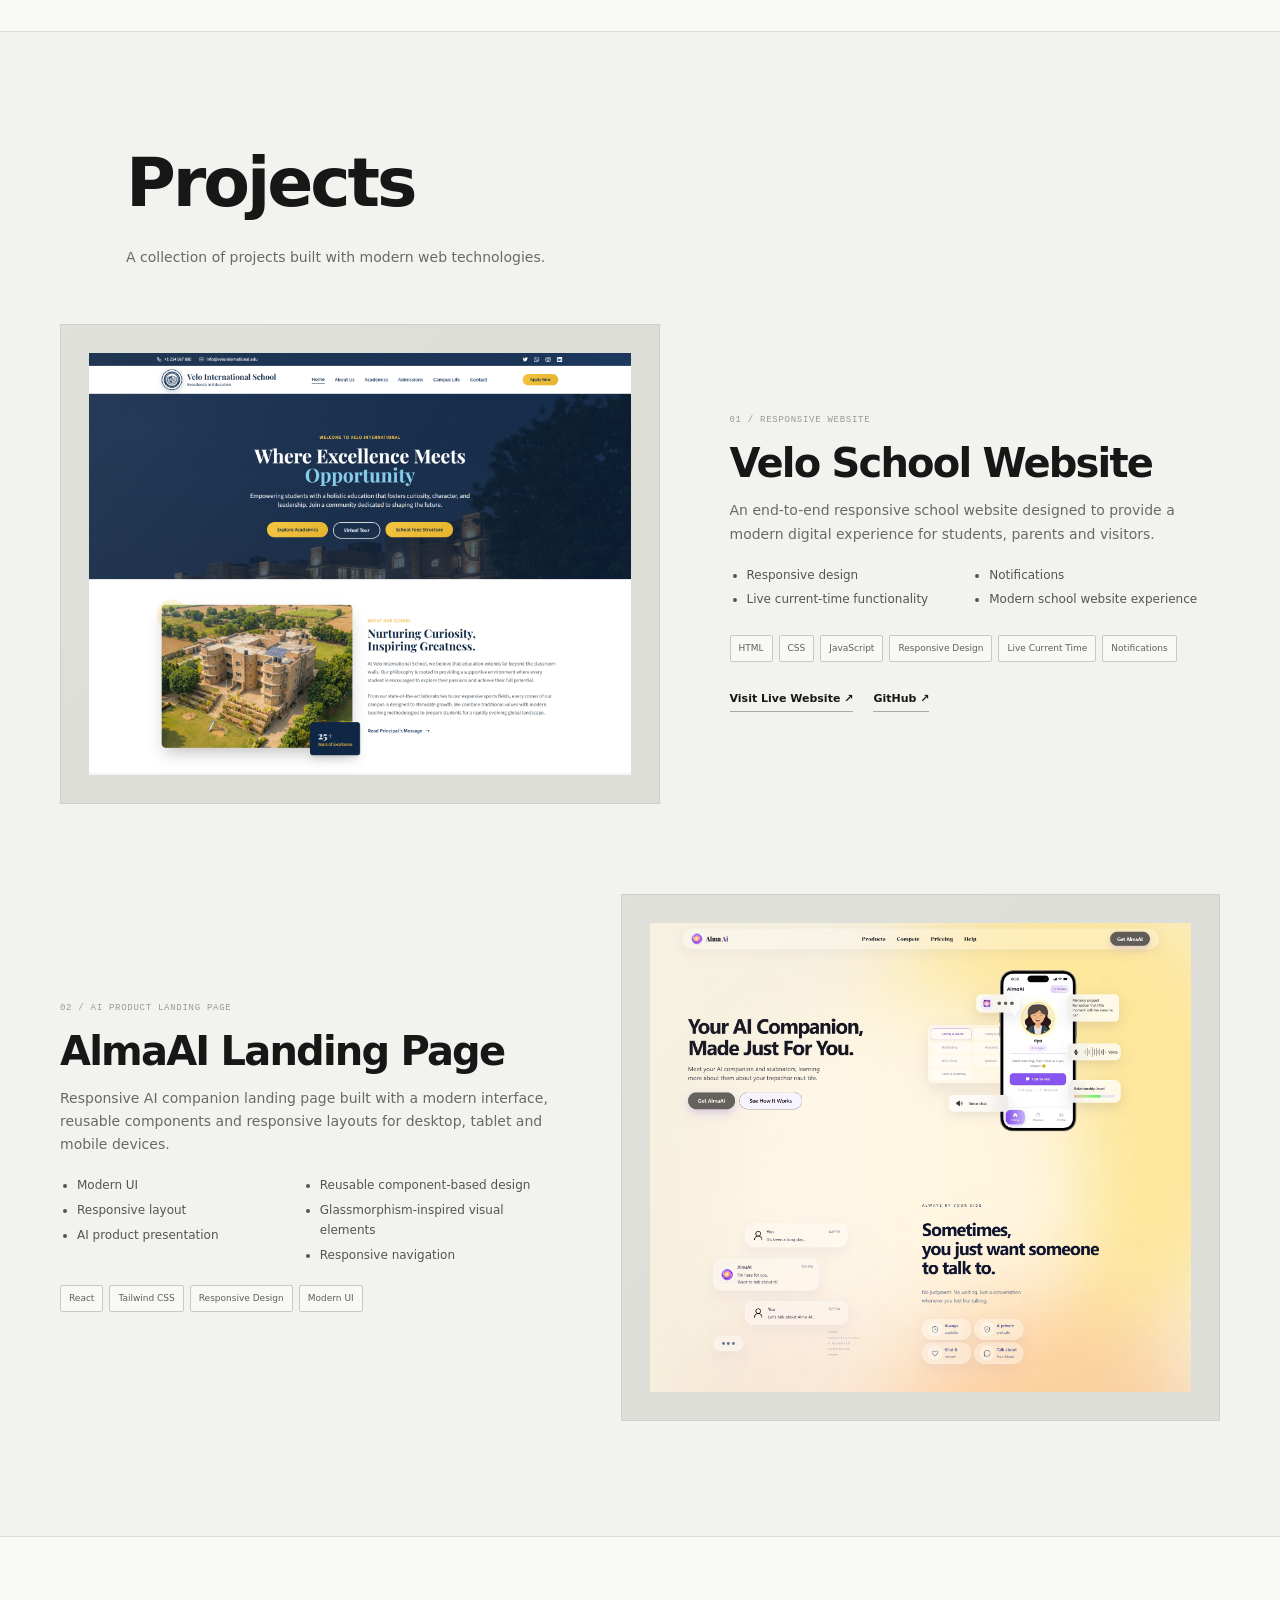
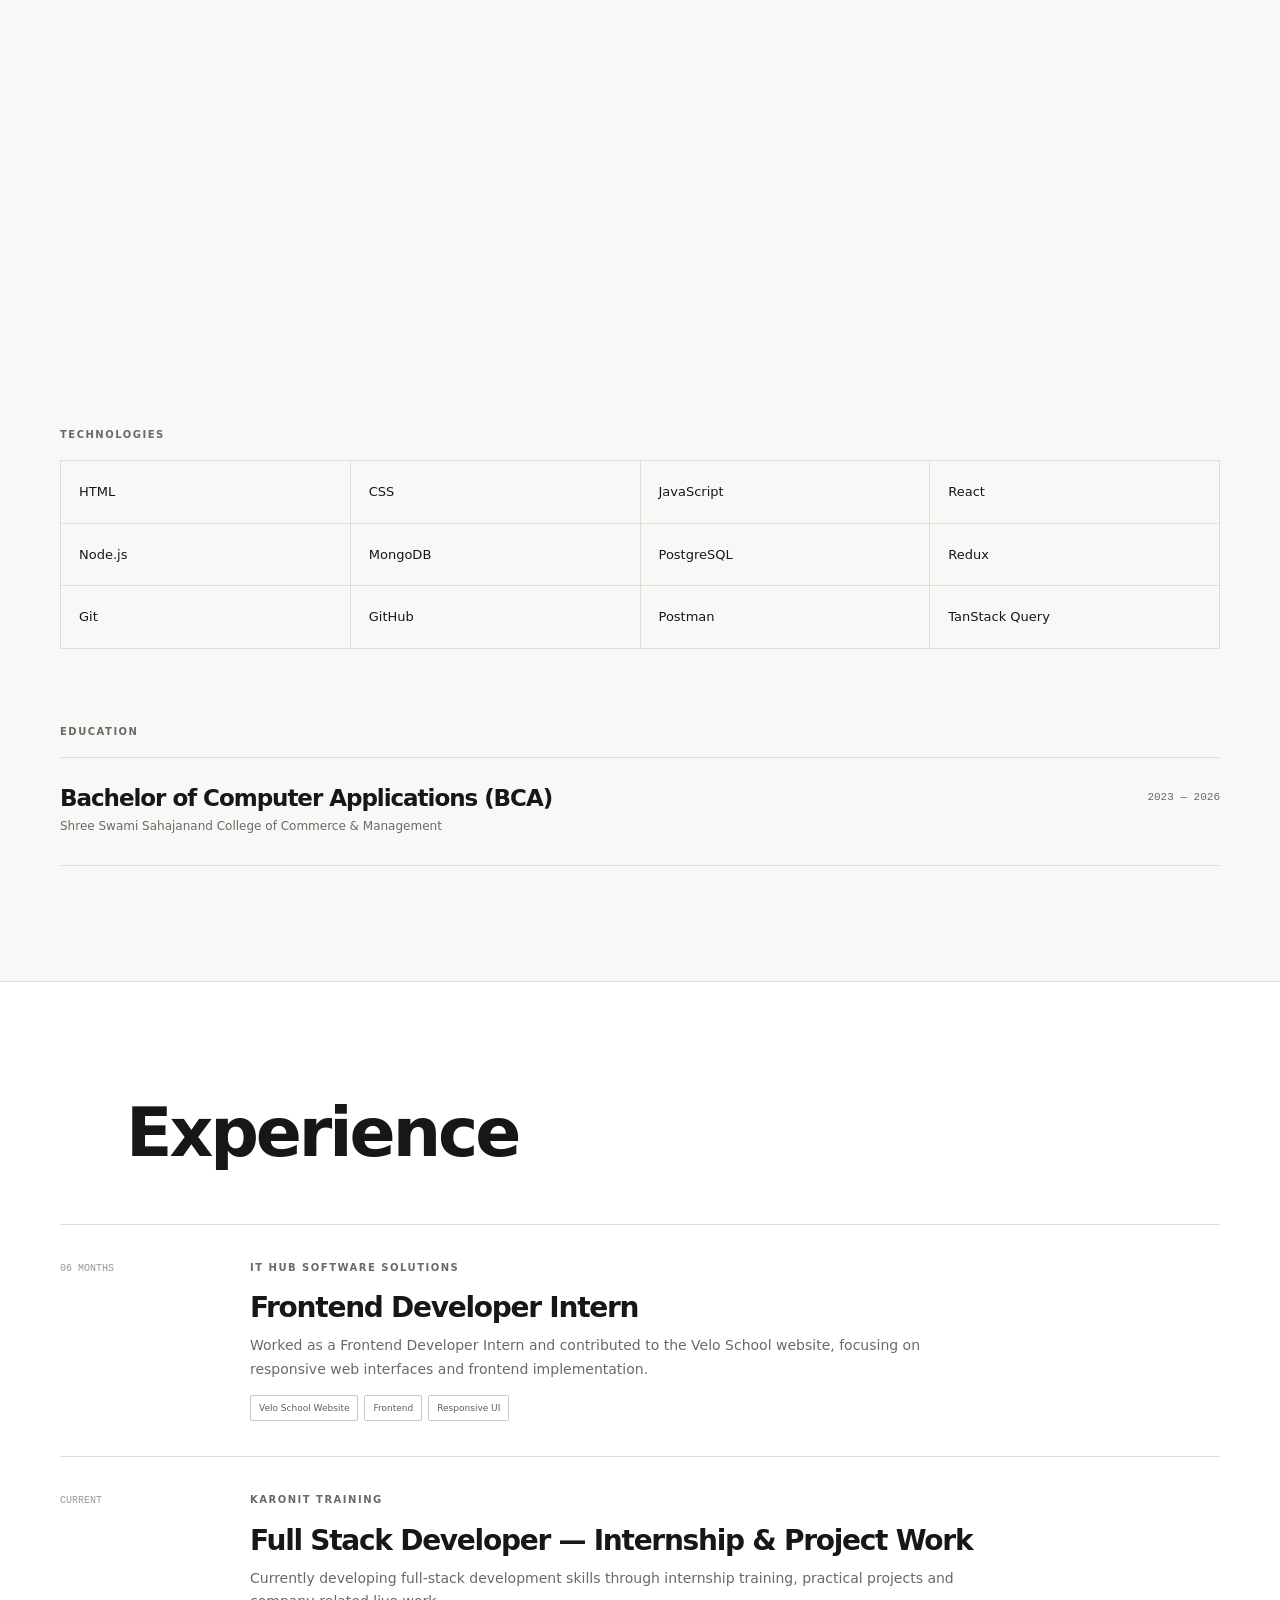
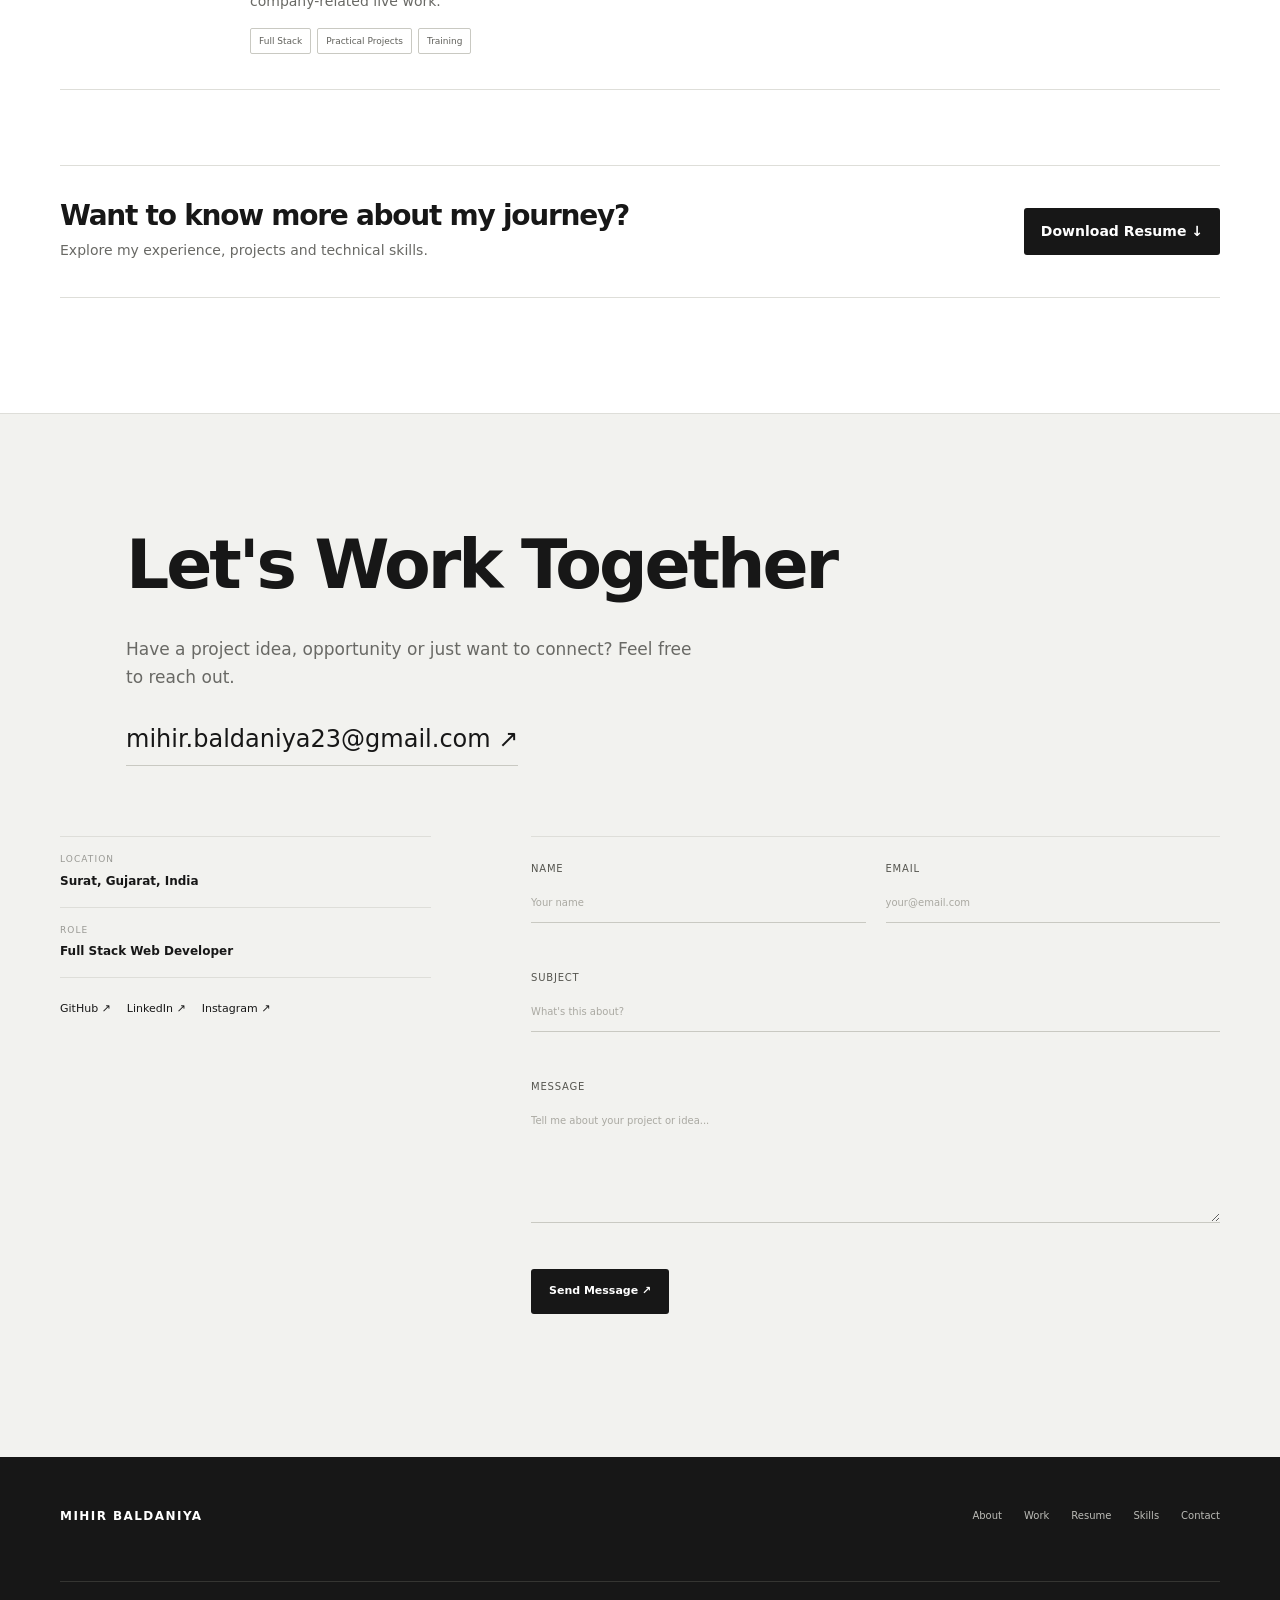
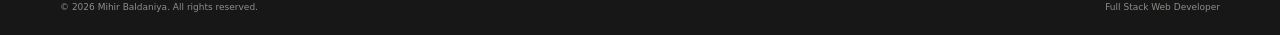
==== commit 3dca9fd3: "Correct capitalization of job title in index.html" ====
--- a/index.html
+++ b/index.html
@@ -195,7 +195,7 @@
               <div class="quick-info">
                 <div>
                   <span>Role</span
-                  ><strong>full-stack web developer</strong>
+                  ><strong>Full-stack web developer</strong>
                 </div>
                 <div>
                   <span>Location</span><strong>Surat, Gujarat, India</strong>
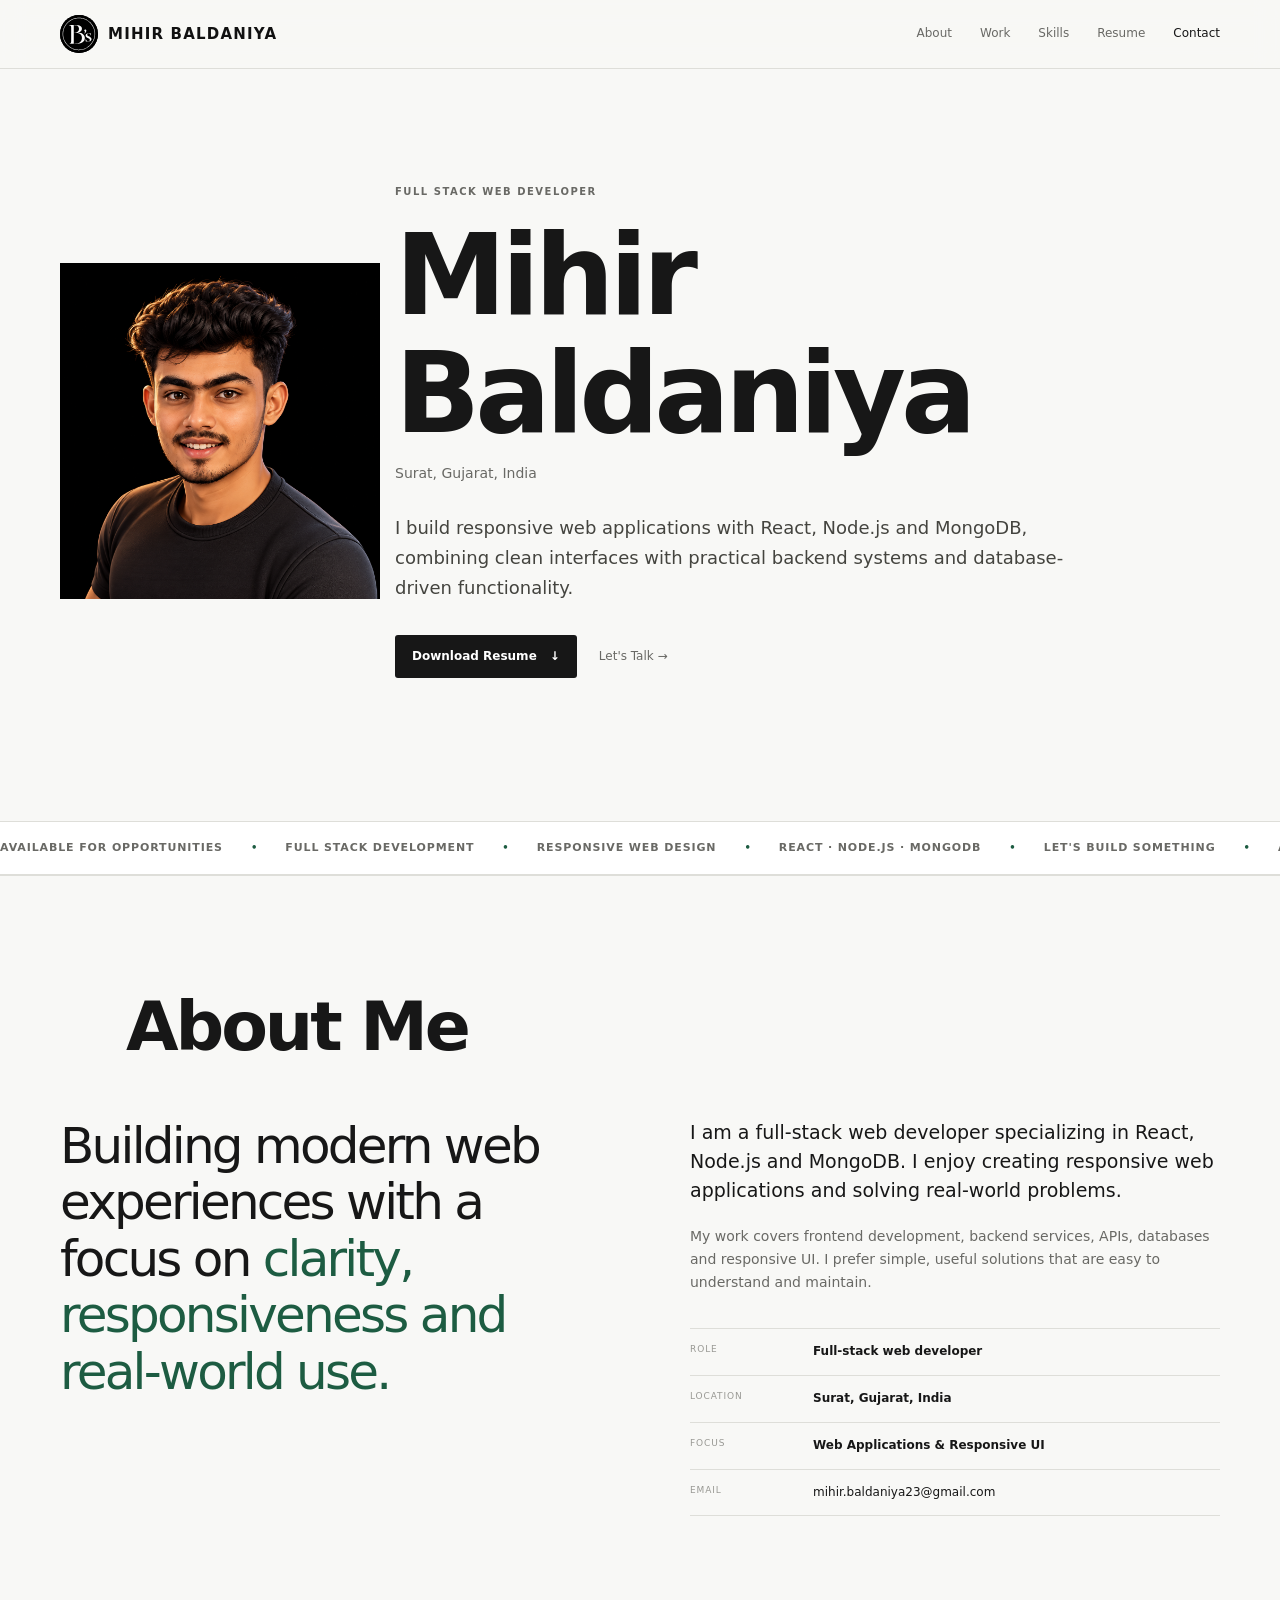
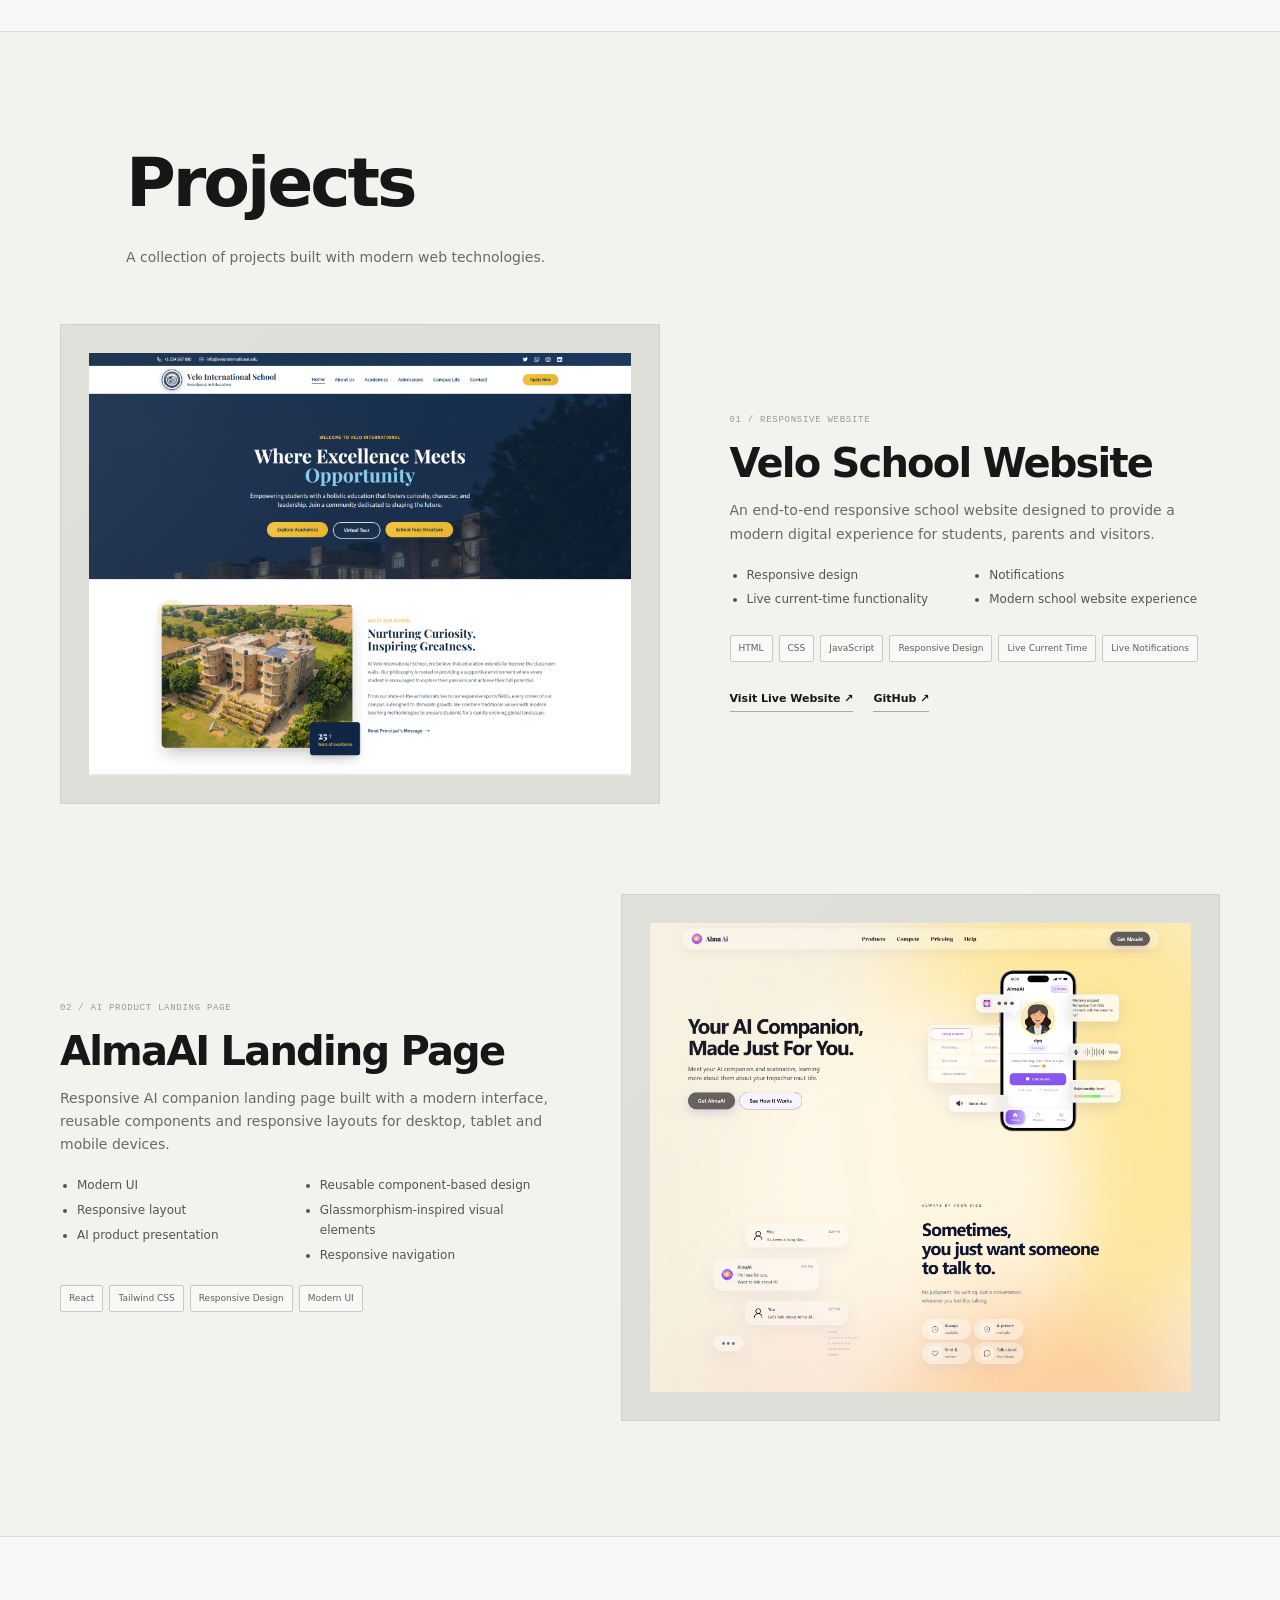
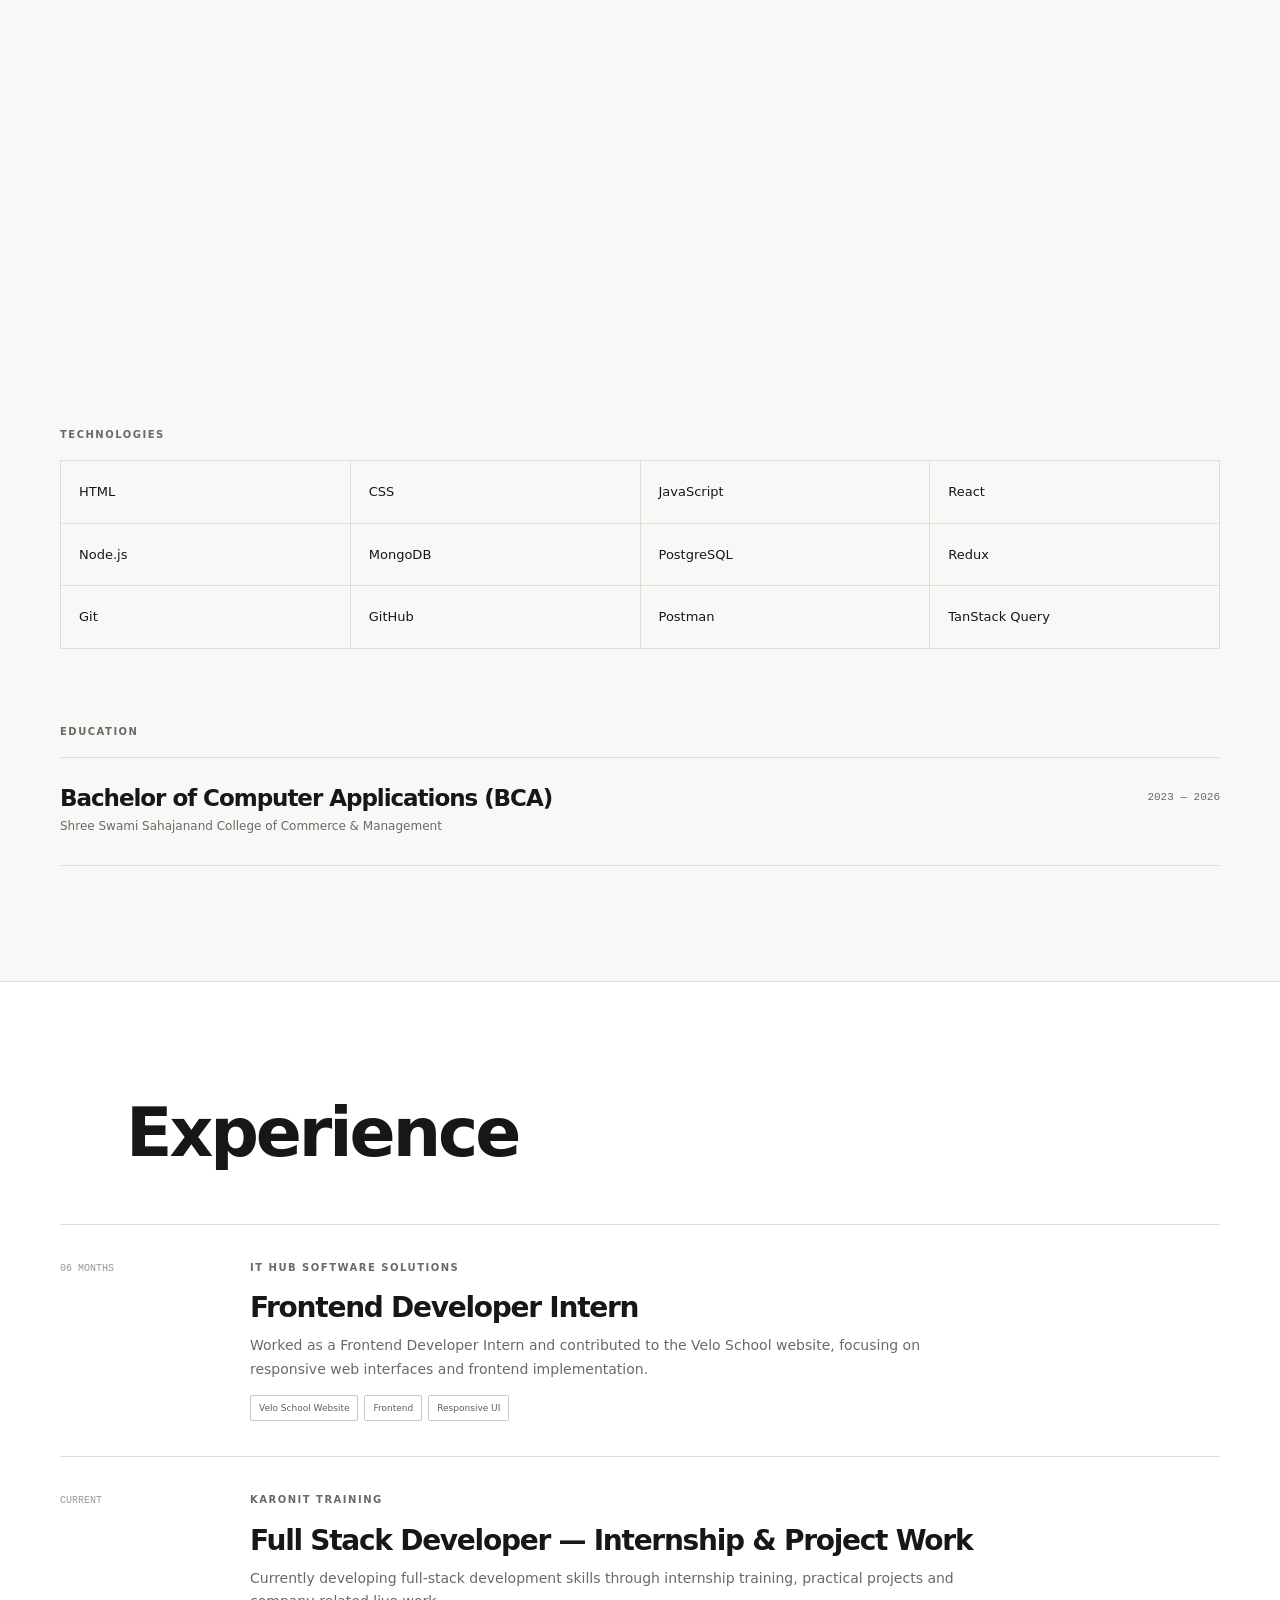
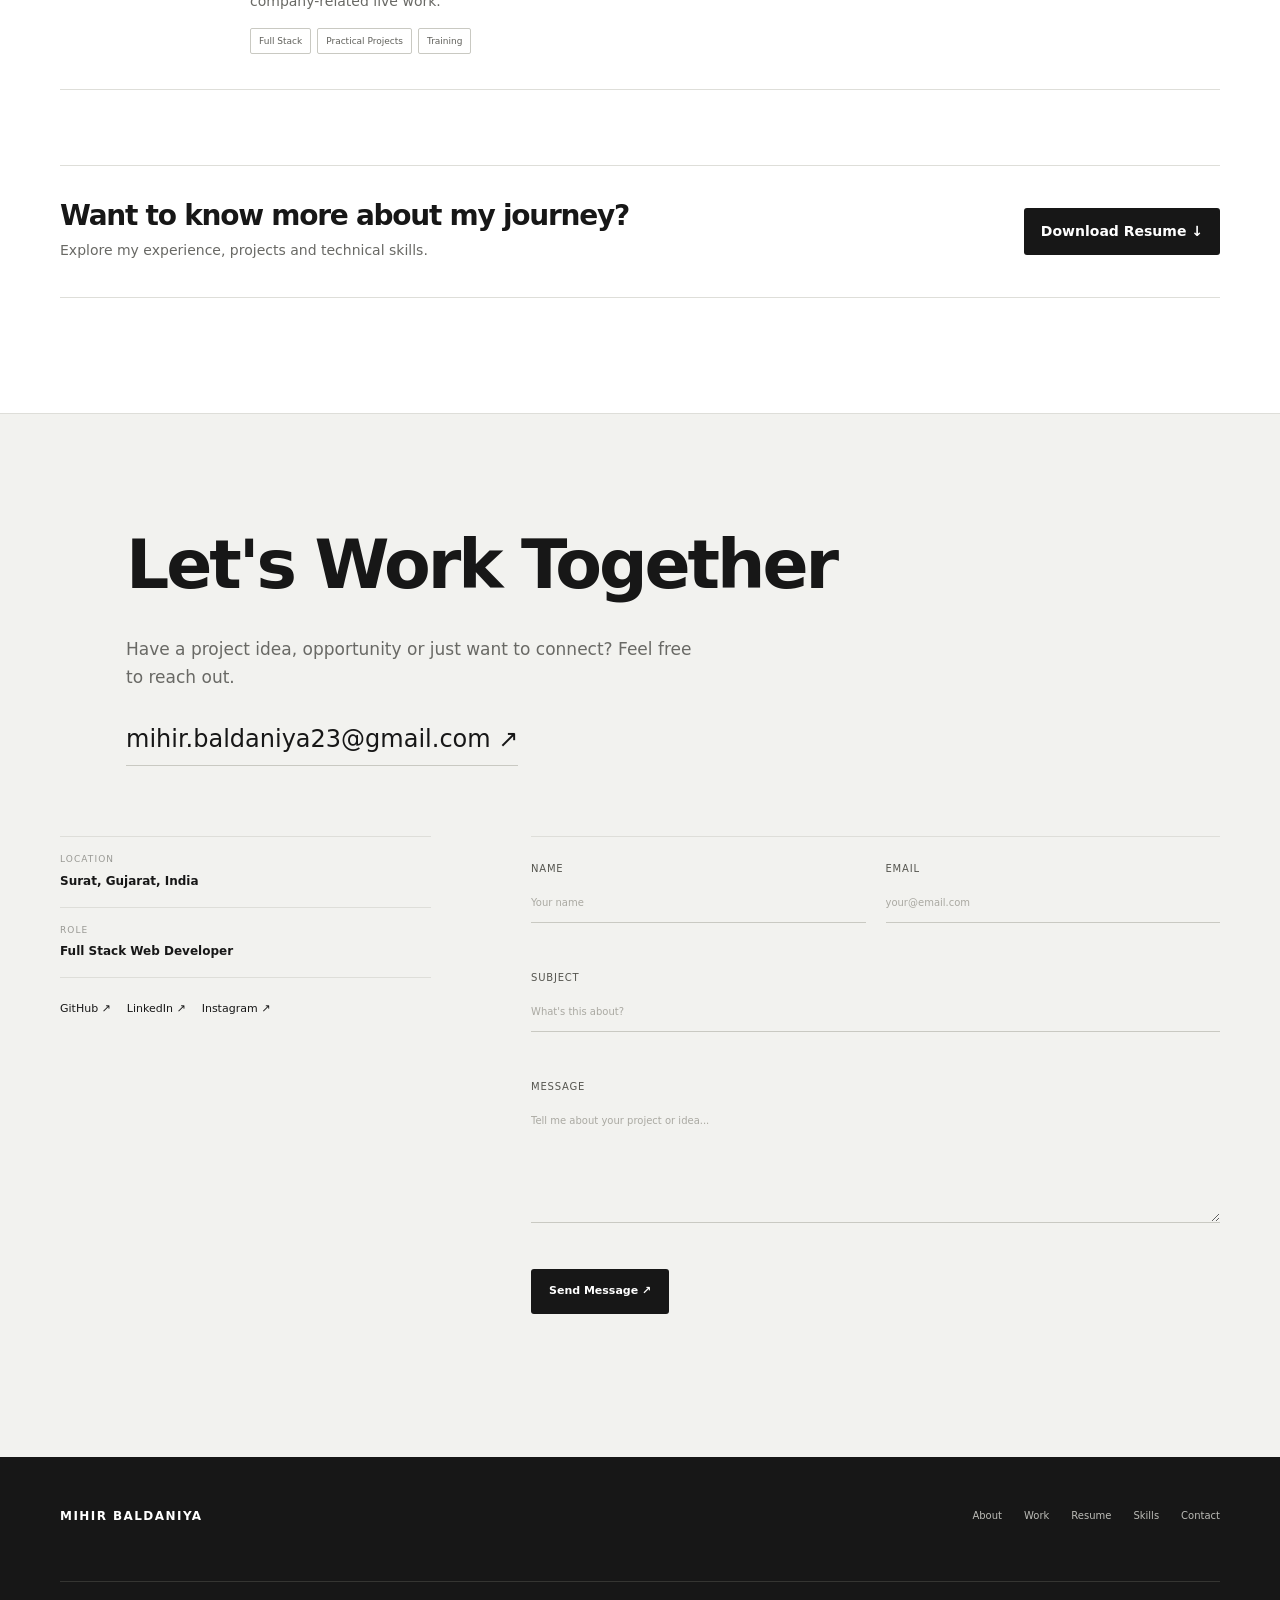
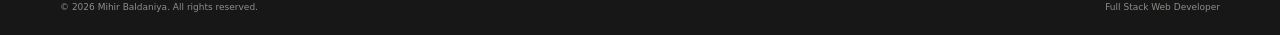
==== commit d0ddc0ac: "Refactor index.html by cleaning up loader and notifications Removed commented-out page loader code a" ====
--- a/index.html
+++ b/index.html
@@ -28,25 +28,13 @@
     <meta property="og:type" content="website" />
 
     <!-- Browser Tab Logo / Favicon -->
-    <link rel="icon" type="image/png" href="assets/images/Logo_B's.png" />
+    <link rel="icon" type="image/png" href="assets/images/cropped_circle_image.png" />
 
     <title>Mihir Baldaniya | Full Stack Web Developer</title>
 
     <link rel="stylesheet" href="css/style.css" />
   </head>
   <body>
-
-
-    <!-- Page Loader -->
-    <!-- <div id="page-loader">
-      <div class="loader-panel loader-top"></div>
-      <div class="loader-panel loader-bottom"></div>
-
-      <div class="loader-content">
-        <span>MIHIR</span>
-        <span>BALDANIYA</span>
-      </div>
-    </div> -->
 
     <!-- Page Loader -->
     <div id="page-loader">
@@ -103,8 +91,8 @@
         <nav class="site-nav" id="site-menu" aria-label="Primary navigation">
           <a href="#about">About</a>
           <a href="#work">Work</a>
+          <a href="#skills">Skills</a>
           <a href="#resume">Resume</a>
-          <a href="#skills">Skills</a>
           <a href="#contact">Contact</a>
         </nav>
       </div>
@@ -262,7 +250,7 @@
                   <span>JavaScript</span>
                   <span>Responsive Design</span>
                   <span>Live Current Time</span>
-                  <span>Notifications</span>
+                  <span>Live Notifications</span>
                 </div>
 
                 <div class="project-actions">
@@ -494,8 +482,6 @@
               </div>
             </div>
 
-
-
             <!-- FORM  -->
           <form id="contact-form" novalidate>
 
--- a/css/style.css
+++ b/css/style.css
@@ -304,7 +304,8 @@
 }
 .primary-link:hover {
   transform: translateY(-4px);
-  background: var(--accent);
+    background: var(--accent);
+
 }
 
 /* ==========================================================================
